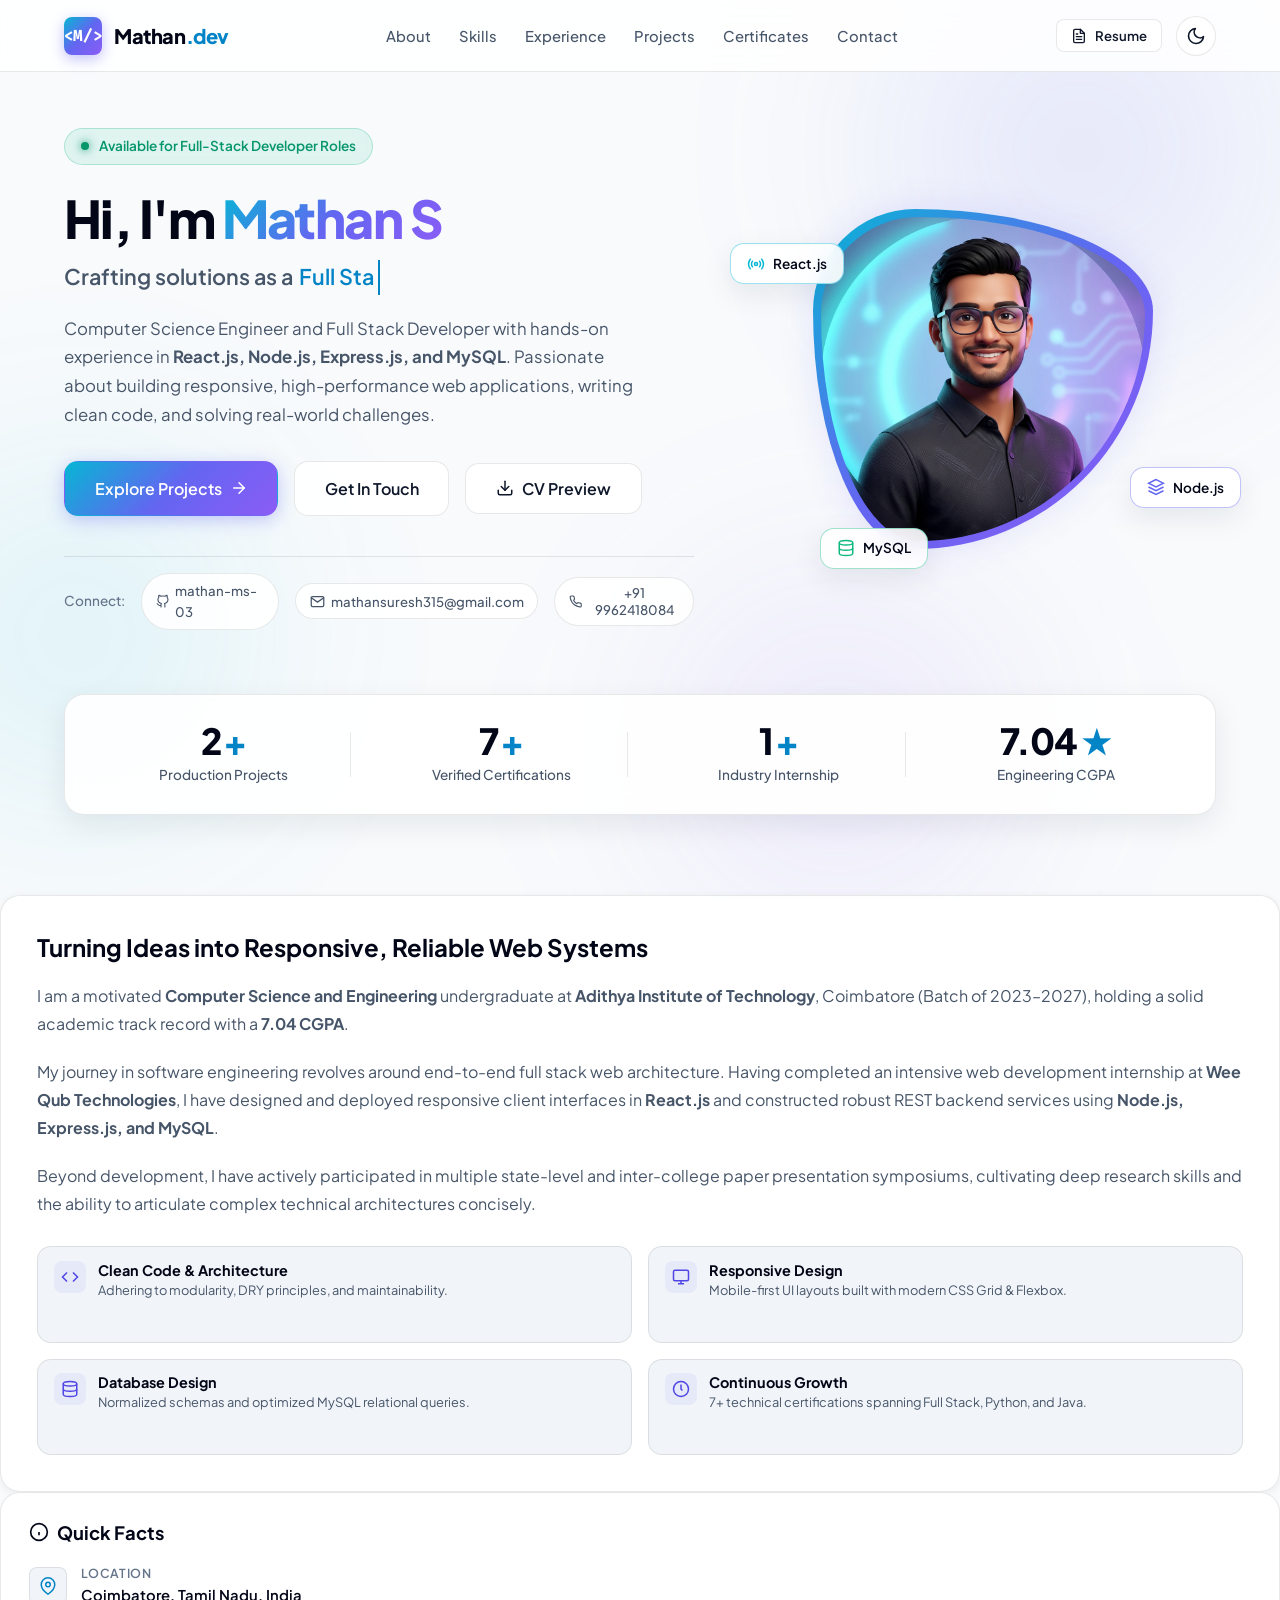
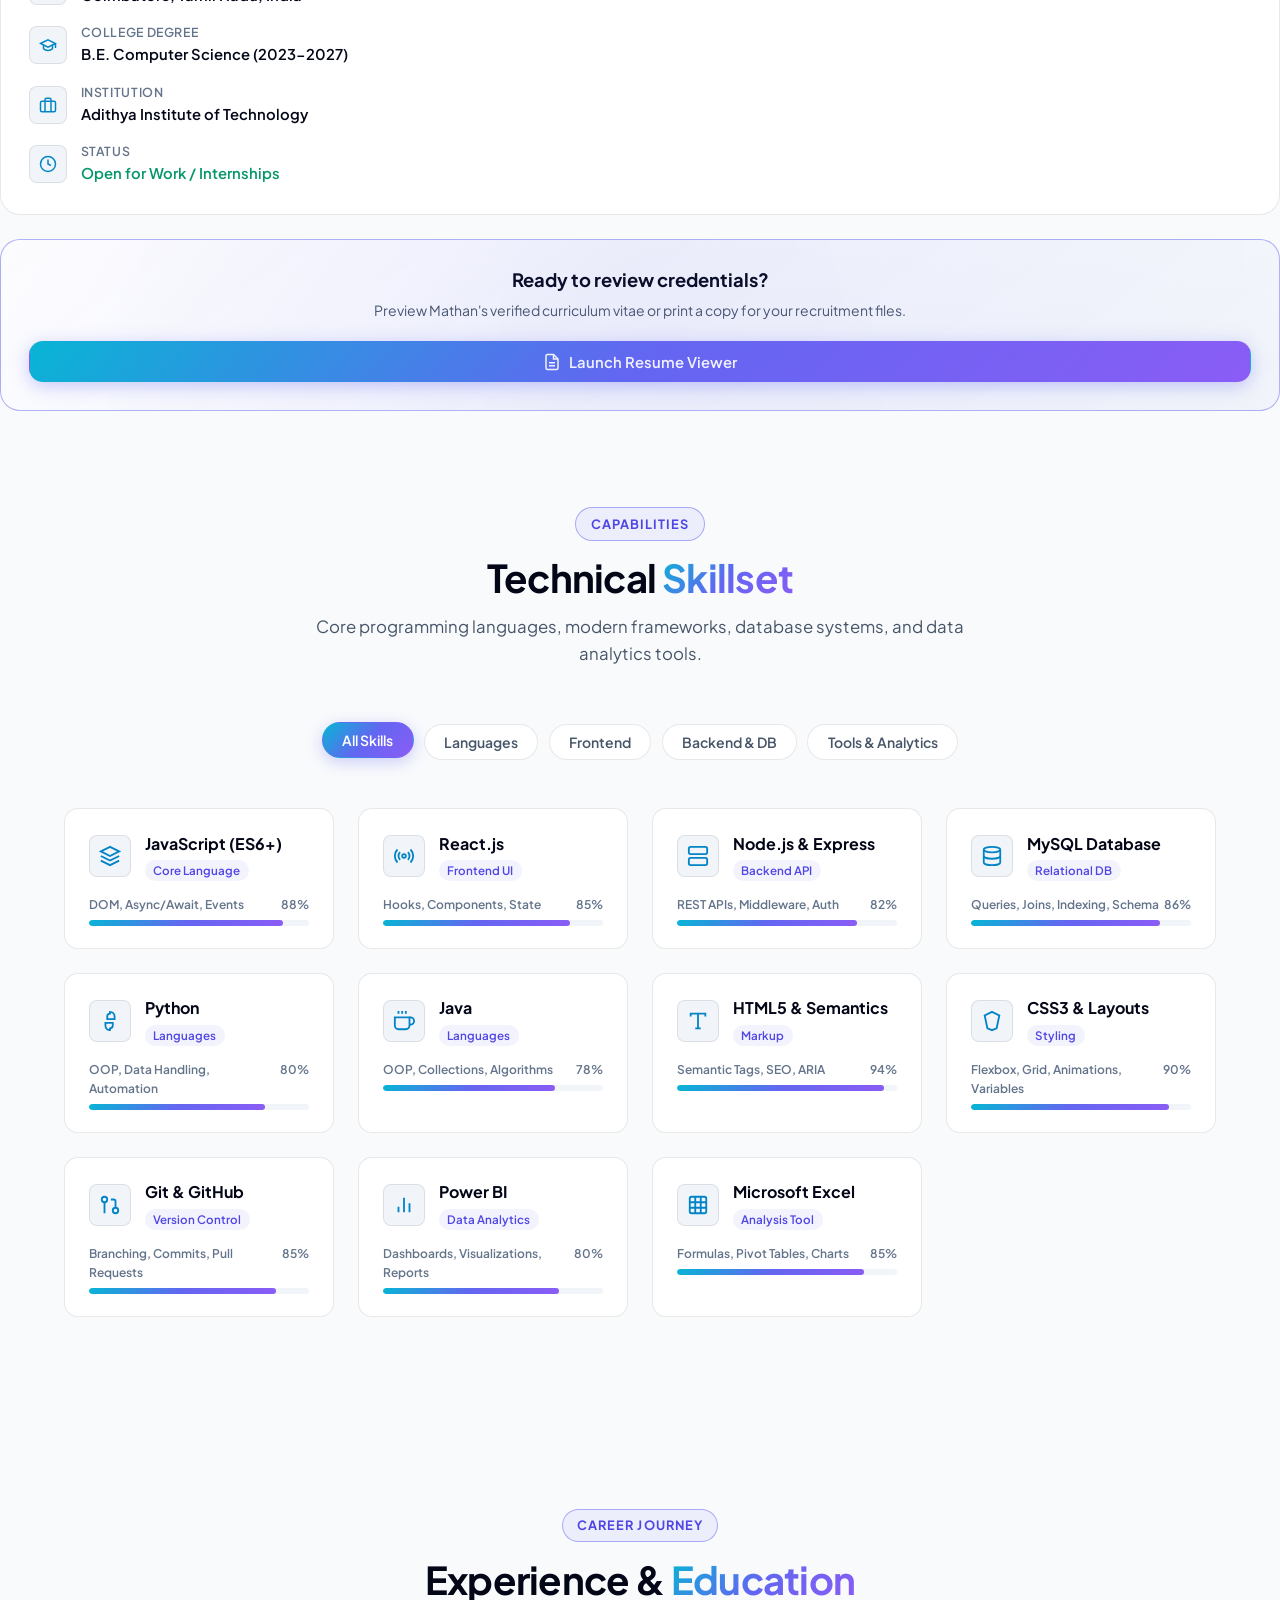
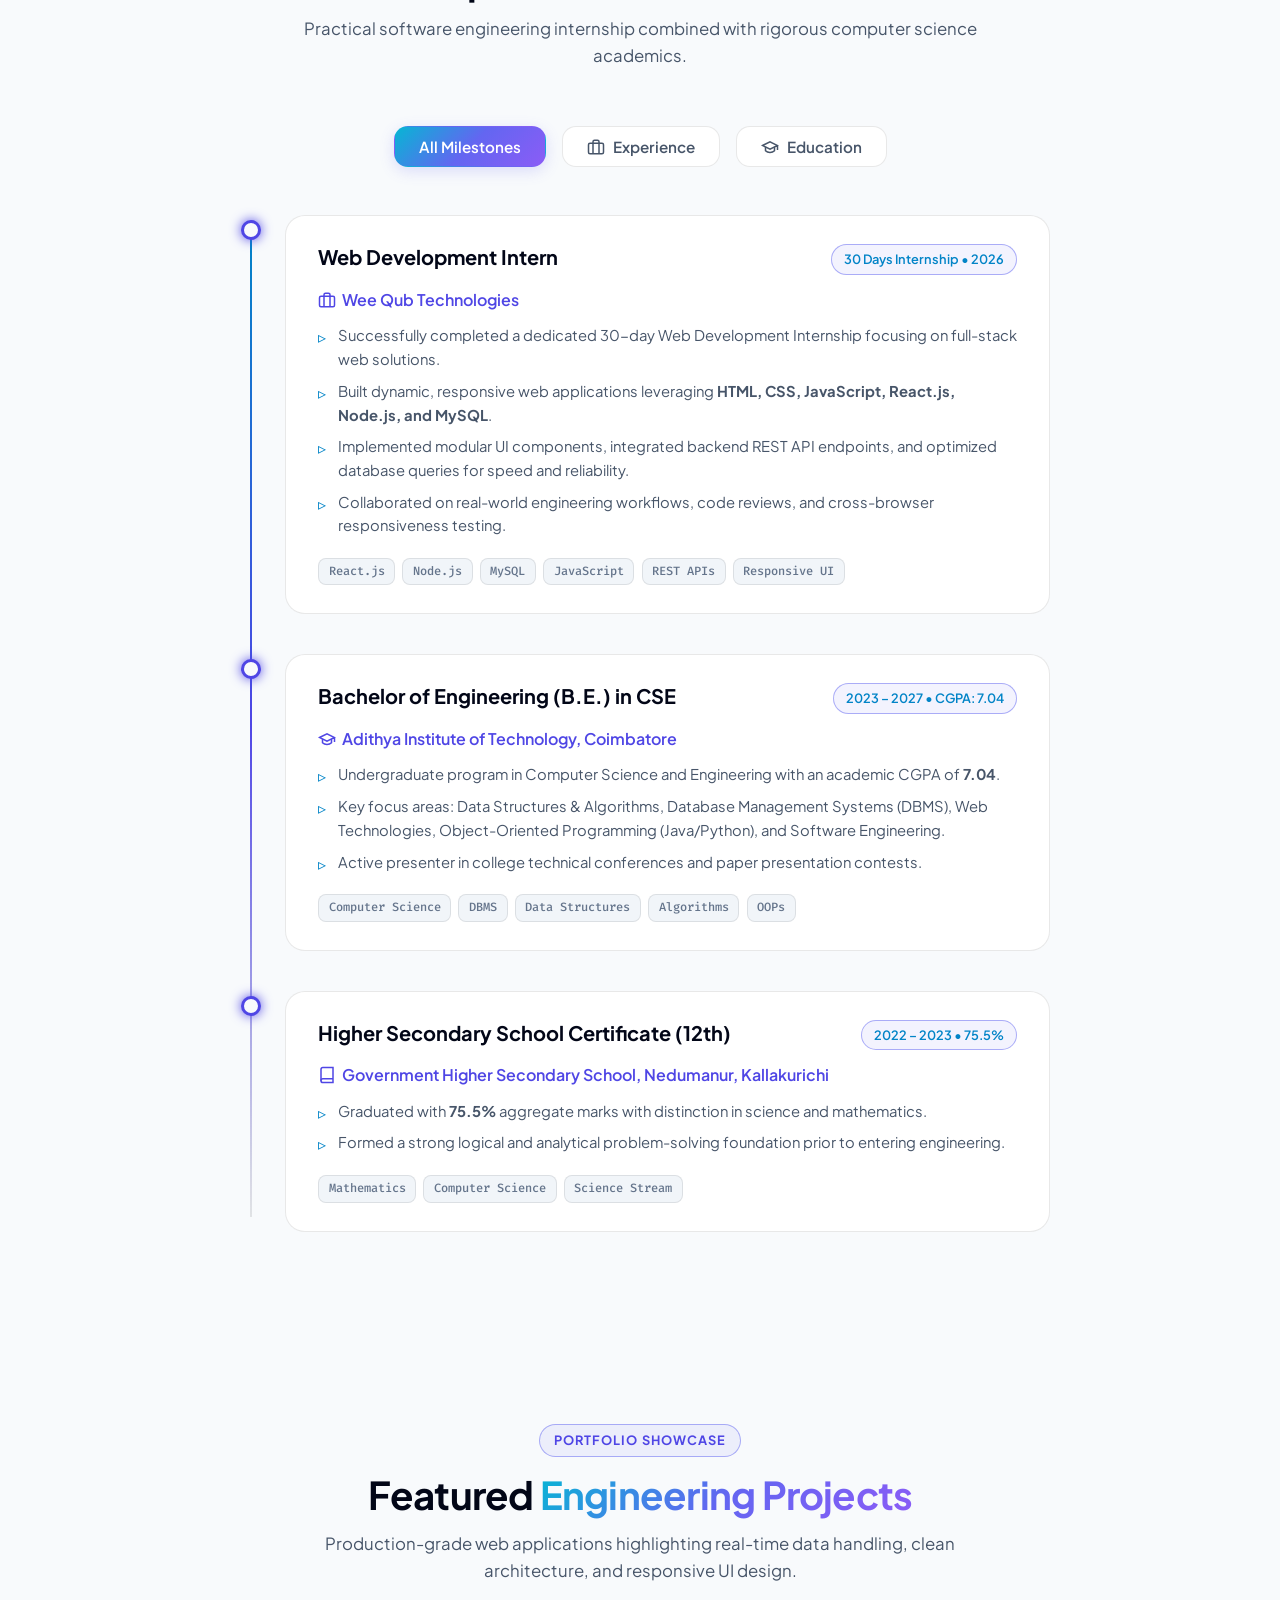
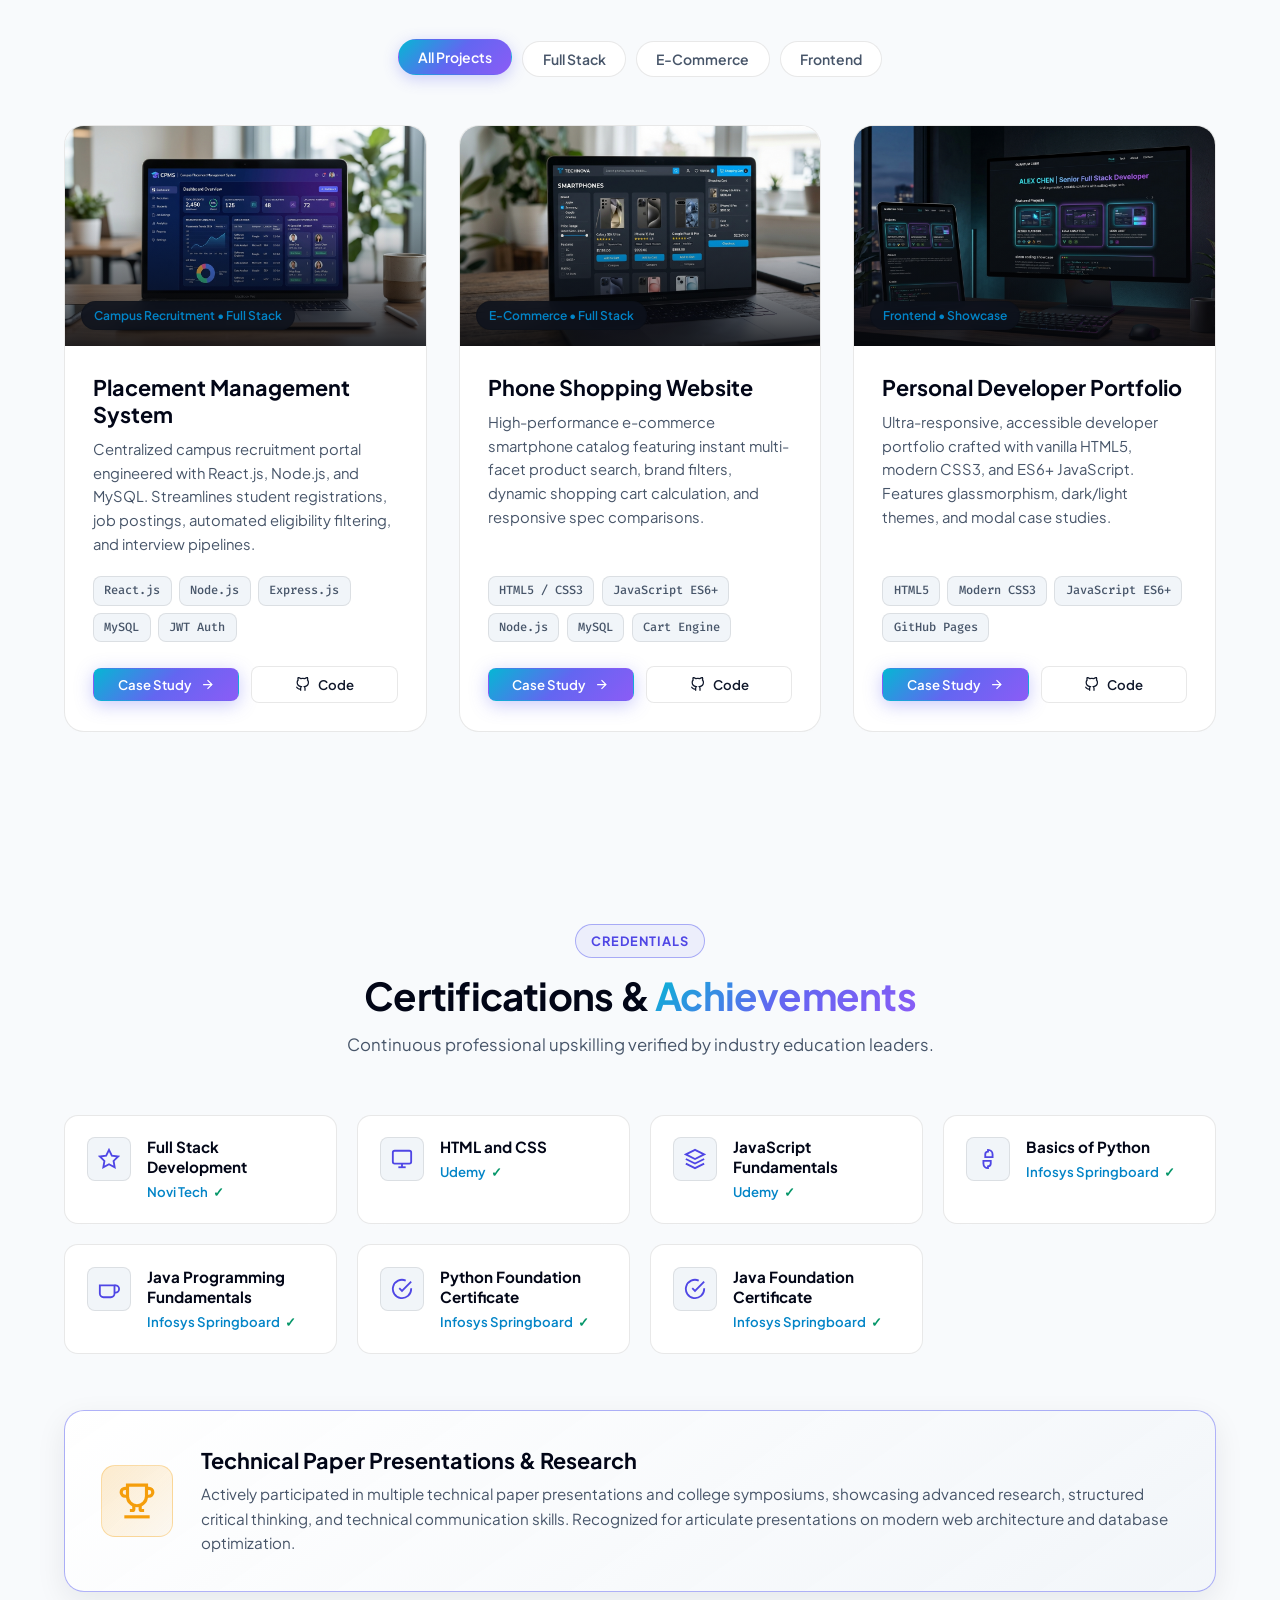
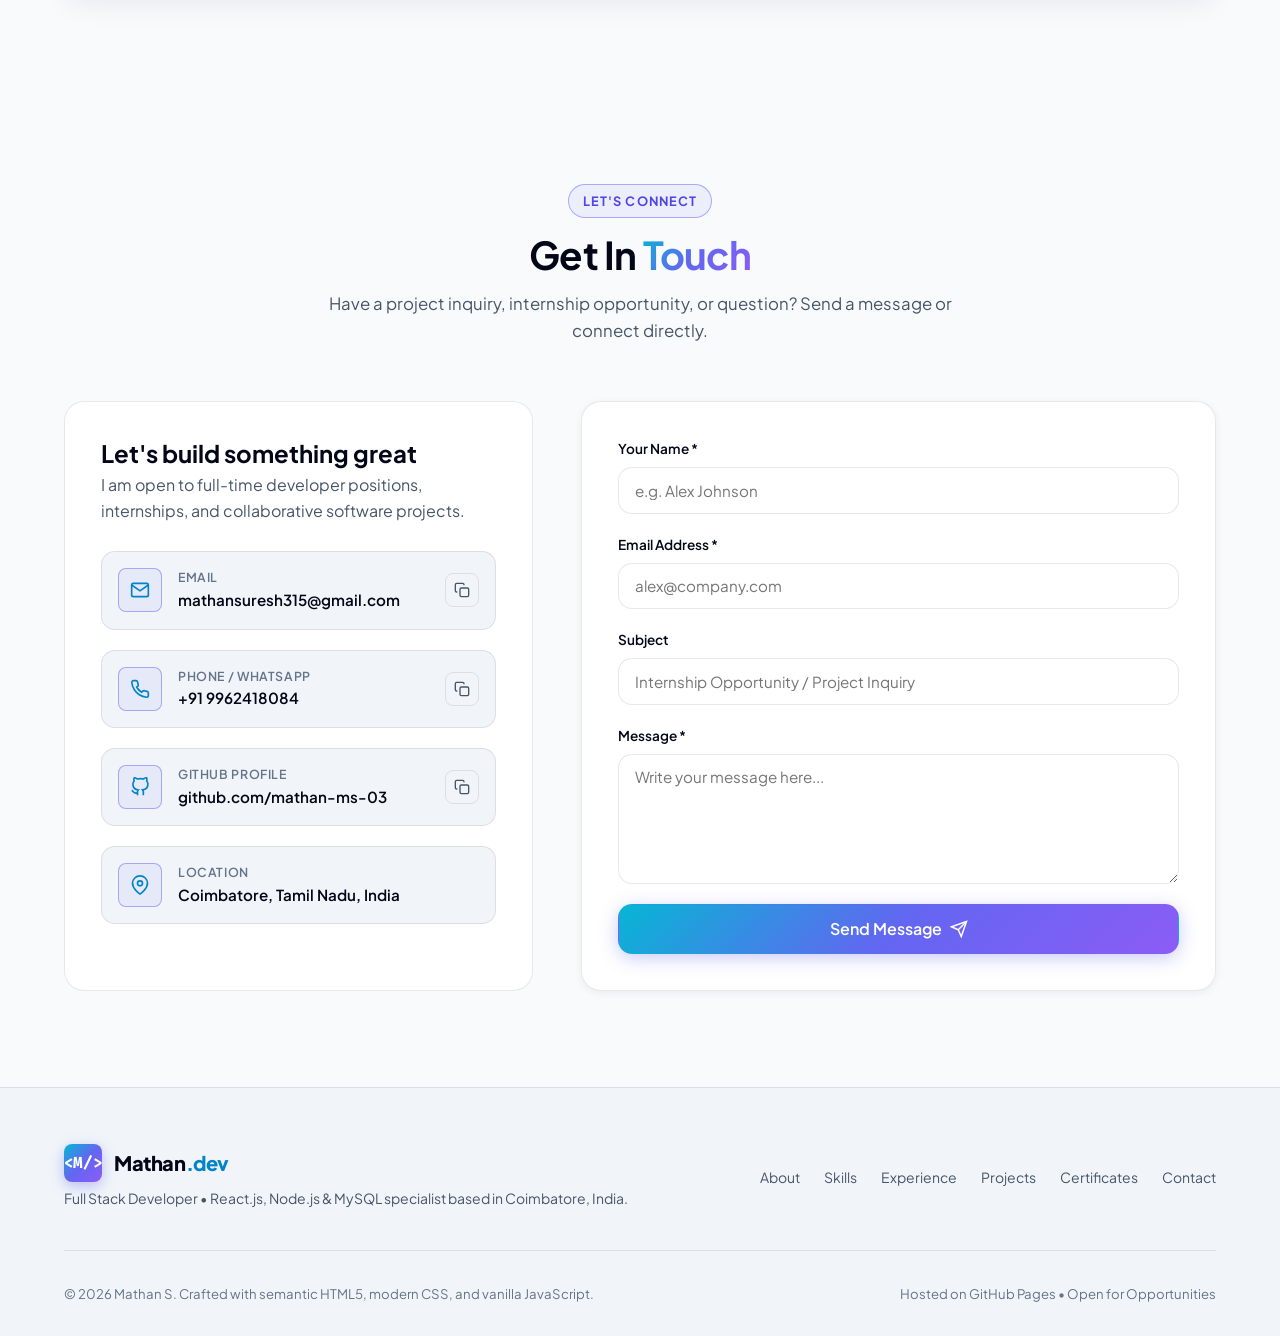
==== index.html @ 53937a2a "feat: initial release of Mathan S developer portfolio & project showcase" ====
<!DOCTYPE html>
<html lang="en" data-theme="dark">
<head>
  <meta charset="UTF-8">
  <meta name="viewport" content="width=device-width, initial-scale=1.0">
  
  <!-- Primary Meta Tags -->
  <title>Mathan S | Full Stack Developer Portfolio & Project Showcase</title>
  <meta name="title" content="Mathan S | Full Stack Developer Portfolio & Project Showcase">
  <meta name="description" content="Explore the developer portfolio of Mathan S, a motivated Full Stack Developer skilled in React.js, Node.js, Express.js, MySQL, JavaScript, Python, and Java.">
  <meta name="keywords" content="Mathan S, Full Stack Developer, Web Developer, React.js, Node.js, MySQL, JavaScript Developer, Portfolio, Software Engineer, Coimbatore">
  <meta name="author" content="Mathan S">
  <meta name="robots" content="index, follow">

  <!-- Open Graph / Facebook / LinkedIn -->
  <meta property="og:type" content="website">
  <meta property="og:url" content="https://github.com/mathan-ms-03">
  <meta property="og:title" content="Mathan S | Full Stack Developer Portfolio">
  <meta property="og:description" content="Portfolio of Mathan S showcasing featured projects (Placement Management System, Phone Shopping Website), technical skills, credentials, and experience.">
  <meta property="og:image" content="assets/images/portfolio-showcase.jpg">

  <!-- Favicon -->
  <link rel="icon" type="image/svg+xml" href="data:image/svg+xml,<svg xmlns='http://www.w3.org/2000/svg' viewBox='0 0 100 100'><rect width='100' height='100' rx='20' fill='%236366f1'/><text x='50%' y='55%' dominant-baseline='middle' text-anchor='middle' fill='%23ffffff' font-family='monospace' font-weight='bold' font-size='48'>&lt;M/&gt;</text></svg>">

  <!-- Stylesheet -->
  <link rel="stylesheet" href="css/style.css">
</head>
<body>

  <!-- Ambient Glowing Background Elements -->
  <div class="ambient-glow" aria-hidden="true">
    <div class="ambient-circle-1"></div>
    <div class="ambient-circle-2"></div>
    <div class="ambient-circle-3"></div>
  </div>

  <!-- Header / Navigation Bar -->
  <header class="navbar" id="navbar">
    <div class="container nav-container">
      <a href="#hero" class="nav-brand" aria-label="Mathan S Homepage">
        <div class="brand-badge">&lt;M/&gt;</div>
        <span>Mathan<span class="highlight">.dev</span></span>
      </a>

      <!-- Navigation Links -->
      <ul class="nav-links" id="navLinks">
        <li><a href="#about" class="nav-link">About</a></li>
        <li><a href="#skills" class="nav-link">Skills</a></li>
        <li><a href="#experience" class="nav-link">Experience</a></li>
        <li><a href="#projects" class="nav-link">Projects</a></li>
        <li><a href="#certifications" class="nav-link">Certificates</a></li>
        <li><a href="#contact" class="nav-link">Contact</a></li>
      </ul>

      <!-- Action Buttons & Controls -->
      <div class="nav-actions">
        <!-- Resume Trigger -->
        <button class="btn btn-outline btn-sm open-resume-modal" id="navResumeBtn">
          <svg xmlns="http://www.w3.org/2000/svg" width="16" height="16" viewBox="0 0 24 24" fill="none" stroke="currentColor" stroke-width="2" stroke-linecap="round" stroke-linejoin="round">
            <path d="M14 2H6a2 2 0 0 0-2 2v16a2 2 0 0 0 2 2h12a2 2 0 0 0 2-2V8z"></path>
            <polyline points="14 2 14 8 20 8"></polyline>
            <line x1="16" y1="13" x2="8" y2="13"></line>
            <line x1="16" y1="17" x2="8" y2="17"></line>
            <polyline points="10 9 9 9 8 9"></polyline>
          </svg>
          Resume
        </button>

        <!-- Theme Toggle -->
        <button class="theme-toggle" id="themeToggle" aria-label="Toggle Theme">
          <!-- Populated dynamically via JS -->
        </button>

        <!-- Mobile Menu Toggle -->
        <button class="menu-toggle" id="menuToggle" aria-label="Toggle mobile menu" aria-expanded="false">
          <svg xmlns="http://www.w3.org/2000/svg" width="24" height="24" viewBox="0 0 24 24" fill="none" stroke="currentColor" stroke-width="2" stroke-linecap="round" stroke-linejoin="round">
            <line x1="3" y1="12" x2="21" y2="12"></line>
            <line x1="3" y1="6" x2="21" y2="6"></line>
            <line x1="3" y1="18" x2="21" y2="18"></line>
          </svg>
        </button>
      </div>
    </div>
  </header>

  <main>
    <!-- ===================================================================
         HERO SECTION
    =================================================================== -->
    <section class="hero-section" id="hero">
      <div class="container">
        <div class="hero-grid">
          <!-- Text Content -->
          <div class="hero-content">
            <div class="hero-badge">
              <span class="pulse-dot"></span>
              Available for Full-Stack Developer Roles
            </div>

            <h1 class="hero-title">
              Hi, I'm <span class="gradient-text">Mathan S</span>
            </h1>

            <div class="hero-subtitle">
              <span>Crafting solutions as a</span>
              <span class="typed-text" id="typedTarget">Full Stack Developer</span>
            </div>

            <p class="hero-description">
              Computer Science Engineer and Full Stack Developer with hands-on experience in <strong>React.js, Node.js, Express.js, and MySQL</strong>. Passionate about building responsive, high-performance web applications, writing clean code, and solving real-world challenges.
            </p>

            <div class="hero-cta">
              <a href="#projects" class="btn btn-primary btn-lg">
                <span>Explore Projects</span>
                <svg xmlns="http://www.w3.org/2000/svg" width="18" height="18" viewBox="0 0 24 24" fill="none" stroke="currentColor" stroke-width="2" stroke-linecap="round" stroke-linejoin="round">
                  <line x1="5" y1="12" x2="19" y2="12"></line>
                  <polyline points="12 5 19 12 12 19"></polyline>
                </svg>
              </a>

              <a href="#contact" class="btn btn-outline btn-lg">
                <span>Get In Touch</span>
              </a>

              <button class="btn btn-outline btn-lg open-resume-modal">
                <svg xmlns="http://www.w3.org/2000/svg" width="18" height="18" viewBox="0 0 24 24" fill="none" stroke="currentColor" stroke-width="2" stroke-linecap="round" stroke-linejoin="round">
                  <path d="M21 15v4a2 2 0 0 1-2 2H5a2 2 0 0 1-2-2v-4"></path>
                  <polyline points="7 10 12 15 17 10"></polyline>
                  <line x1="12" y1="15" x2="12" y2="3"></line>
                </svg>
                <span>CV Preview</span>
              </button>
            </div>

            <!-- Social Links / Quick Channels -->
            <div class="hero-socials">
              <span>Connect:</span>
              <a href="https://github.com/mathan-ms-03" target="_blank" rel="noopener noreferrer" class="social-pill" title="GitHub Profile">
                <svg xmlns="http://www.w3.org/2000/svg" width="16" height="16" viewBox="0 0 24 24" fill="none" stroke="currentColor" stroke-width="2" stroke-linecap="round" stroke-linejoin="round">
                  <path d="M9 19c-5 1.5-5-2.5-7-3m14 6v-3.87a3.37 3.37 0 0 0-.94-2.61c3.14-.35 6.44-1.54 6.44-7A5.44 5.44 0 0 0 20 4.77 5.07 5.07 0 0 0 19.91 1S18.73.65 16 2.48a13.38 13.38 0 0 0-7 0C6.27.65 5.09 1 5.09 1A5.07 5.07 0 0 0 5 4.77a5.44 5.44 0 0 0-1.5 3.78c0 5.42 3.3 6.61 6.44 7A3.37 3.37 0 0 0 9 18.13V22"></path>
                </svg>
                mathan-ms-03
              </a>

              <a href="mailto:mathansuresh315@gmail.com" class="social-pill" title="Send Email">
                <svg xmlns="http://www.w3.org/2000/svg" width="16" height="16" viewBox="0 0 24 24" fill="none" stroke="currentColor" stroke-width="2" stroke-linecap="round" stroke-linejoin="round">
                  <path d="M4 4h16c1.1 0 2 .9 2 2v12c0 1.1-.9 2-2 2H4c-1.1 0-2-.9-2-2V6c0-1.1.9-2 2-2z"></path>
                  <polyline points="22,6 12,13 2,6"></polyline>
                </svg>
                mathansuresh315@gmail.com
              </a>

              <button class="social-pill copy-trigger" data-copy="+919962418084" data-label="Phone Number" title="Copy Phone Number">
                <svg xmlns="http://www.w3.org/2000/svg" width="16" height="16" viewBox="0 0 24 24" fill="none" stroke="currentColor" stroke-width="2" stroke-linecap="round" stroke-linejoin="round">
                  <path d="M22 16.92v3a2 2 0 0 1-2.18 2 19.79 19.79 0 0 1-8.63-3.07 19.5 19.5 0 0 1-6-6 19.79 19.79 0 0 1-3.07-8.67A2 2 0 0 1 4.11 2h3a2 2 0 0 1 2 1.72 12.84 12.84 0 0 0 .7 2.81 2 2 0 0 1-.45 2.11L8.09 9.91a16 16 0 0 0 6 6l1.27-1.27a2 2 0 0 1 2.11-.45 12.84 12.84 0 0 0 2.81.7A2 2 0 0 1 22 16.92z"></path>
                </svg>
                +91 9962418084
              </button>
            </div>
          </div>

          <!-- Hero Visual with Interactive Chips -->
          <div class="hero-visual">
            <div class="avatar-wrapper">
              <div class="avatar-img-box">
                <img src="assets/images/avatar.jpg" alt="Mathan S - Full Stack Developer" width="340" height="340">
              </div>
            </div>

            <!-- Floating Tech Badges -->
            <div class="floating-chip chip-1">
              <svg viewBox="0 0 24 24" fill="none" stroke="#06b6d4" stroke-width="2">
                <circle cx="12" cy="12" r="2"></circle>
                <path d="M16.24 7.76a6 6 0 0 1 0 8.49m-8.48-.01a6 6 0 0 1 0-8.49m11.31-2.82a10 10 0 0 1 0 14.14m-14.14 0a10 10 0 0 1 0-14.14"></path>
              </svg>
              <span>React.js</span>
            </div>

            <div class="floating-chip chip-2">
              <svg viewBox="0 0 24 24" fill="none" stroke="#6366f1" stroke-width="2">
                <path d="M12 2L2 7l10 5 10-5-10-5zM2 17l10 5 10-5M2 12l10 5 10-5"></path>
              </svg>
              <span>Node.js</span>
            </div>

            <div class="floating-chip chip-3">
              <svg viewBox="0 0 24 24" fill="none" stroke="#10b981" stroke-width="2">
                <ellipse cx="12" cy="5" rx="9" ry="3"></ellipse>
                <path d="M21 12c0 1.66-4 3-9 3s-9-1.34-9-3"></path>
                <path d="M3 5v14c0 1.66 4 3 9 3s9-1.34 9-3V5"></path>
              </svg>
              <span>MySQL</span>
            </div>
          </div>
        </div>

        <!-- Animated Stats Counter Bar -->
        <div class="hero-stats">
          <div class="stat-item">
            <div class="stat-number" data-target="2">0<span class="stat-accent">+</span></div>
            <div class="stat-label">Production Projects</div>
          </div>
          <div class="stat-item">
            <div class="stat-number" data-target="7">0<span class="stat-accent">+</span></div>
            <div class="stat-label">Verified Certifications</div>
          </div>
          <div class="stat-item">
            <div class="stat-number" data-target="1">0<span class="stat-accent">+</span></div>
            <div class="stat-label">Industry Internship</div>
          </div>
          <div class="stat-item">
            <div class="stat-number" data-target="7.04" data-decimal="true">0.00<span class="stat-accent">★</span></div>
            <div class="stat-label">Engineering CGPA</div>
          </div>
        </div>
      </div>
    </section>

    <!-- ===================================================================
         ABOUT ME SECTION
    =================================================================== */
    <section class="section about-section" id="about">
      <div class="container">
        <div class="section-header">
          <span class="section-tag">Introduction</span>
          <h2 class="section-title">About <span class="gradient-text">Mathan S</span></h2>
          <p class="section-desc">Get to know the developer behind the code, academic journey, and engineering mindset.</p>
        </div>

        <div class="about-grid">
          <!-- Main Narrative Card -->
          <div class="about-card">
            <h3>Turning Ideas into Responsive, Reliable Web Systems</h3>
            <p>
              I am a motivated <strong>Computer Science and Engineering</strong> undergraduate at <strong>Adithya Institute of Technology</strong>, Coimbatore (Batch of 2023–2027), holding a solid academic track record with a <strong>7.04 CGPA</strong>.
            </p>
            <p>
              My journey in software engineering revolves around end-to-end full stack web architecture. Having completed an intensive web development internship at <strong>Wee Qub Technologies</strong>, I have designed and deployed responsive client interfaces in <strong>React.js</strong> and constructed robust REST backend services using <strong>Node.js, Express.js, and MySQL</strong>.
            </p>
            <p>
              Beyond development, I have actively participated in multiple state-level and inter-college paper presentation symposiums, cultivating deep research skills and the ability to articulate complex technical architectures concisely.
            </p>

            <!-- Value Pillars -->
            <div class="about-values">
              <div class="value-pill">
                <div class="val-icon">
                  <svg viewBox="0 0 24 24" fill="none" stroke="currentColor" stroke-width="2">
                    <polyline points="16 18 22 12 16 6"></polyline>
                    <polyline points="8 6 2 12 8 18"></polyline>
                  </svg>
                </div>
                <div>
                  <h4>Clean Code & Architecture</h4>
                  <p>Adhering to modularity, DRY principles, and maintainability.</p>
                </div>
              </div>

              <div class="value-pill">
                <div class="val-icon">
                  <svg viewBox="0 0 24 24" fill="none" stroke="currentColor" stroke-width="2">
                    <rect x="2" y="3" width="20" height="14" rx="2" ry="2"></rect>
                    <line x1="8" y1="21" x2="16" y2="21"></line>
                    <line x1="12" y1="17" x2="12" y2="21"></line>
                  </svg>
                </div>
                <div>
                  <h4>Responsive Design</h4>
                  <p>Mobile-first UI layouts built with modern CSS Grid & Flexbox.</p>
                </div>
              </div>

              <div class="value-pill">
                <div class="val-icon">
                  <svg viewBox="0 0 24 24" fill="none" stroke="currentColor" stroke-width="2">
                    <ellipse cx="12" cy="5" rx="9" ry="3"></ellipse>
                    <path d="M21 12c0 1.66-4 3-9 3s-9-1.34-9-3"></path>
                    <path d="M3 5v14c0 1.66 4 3 9 3s9-1.34 9-3V5"></path>
                  </svg>
                </div>
                <div>
                  <h4>Database Design</h4>
                  <p>Normalized schemas and optimized MySQL relational queries.</p>
                </div>
              </div>

              <div class="value-pill">
                <div class="val-icon">
                  <svg viewBox="0 0 24 24" fill="none" stroke="currentColor" stroke-width="2">
                    <circle cx="12" cy="12" r="10"></circle>
                    <polyline points="12 6 12 12 14 14"></polyline>
                  </svg>
                </div>
                <div>
                  <h4>Continuous Growth</h4>
                  <p>7+ technical certifications spanning Full Stack, Python, and Java.</p>
                </div>
              </div>
            </div>
          </div>

          <!-- Sidebar Quick Info -->
          <div class="info-sidebar">
            <div class="info-box">
              <h4>
                <svg width="20" height="20" viewBox="0 0 24 24" fill="none" stroke="currentColor" stroke-width="2">
                  <circle cx="12" cy="12" r="10"></circle>
                  <line x1="12" y1="16" x2="12" y2="12"></line>
                  <line x1="12" y1="8" x2="12.01" y2="8"></line>
                </svg>
                Quick Facts
              </h4>
              <ul class="info-list">
                <li class="info-item">
                  <div class="item-icon">
                    <svg viewBox="0 0 24 24" fill="none" stroke="currentColor" stroke-width="2">
                      <path d="M21 10c0 7-9 13-9 13s-9-6-9-13a9 9 0 0 1 18 0z"></path>
                      <circle cx="12" cy="10" r="3"></circle>
                    </svg>
                  </div>
                  <div class="item-content">
                    <span class="item-label">Location</span>
                    <span class="item-val">Coimbatore, Tamil Nadu, India</span>
                  </div>
                </li>

                <li class="info-item">
                  <div class="item-icon">
                    <svg viewBox="0 0 24 24" fill="none" stroke="currentColor" stroke-width="2">
                      <path d="M22 10v6M2 10l10-5 10 5-10 5z"></path>
                      <path d="M6 12v5c3 3 9 3 12 0v-5"></path>
                    </svg>
                  </div>
                  <div class="item-content">
                    <span class="item-label">College Degree</span>
                    <span class="item-val">B.E. Computer Science (2023-2027)</span>
                  </div>
                </li>

                <li class="info-item">
                  <div class="item-icon">
                    <svg viewBox="0 0 24 24" fill="none" stroke="currentColor" stroke-width="2">
                      <rect x="2" y="7" width="20" height="14" rx="2" ry="2"></rect>
                      <path d="M16 21V5a2 2 0 0 0-2-2h-4a2 2 0 0 0-2 2v16"></path>
                    </svg>
                  </div>
                  <div class="item-content">
                    <span class="item-label">Institution</span>
                    <span class="item-val">Adithya Institute of Technology</span>
                  </div>
                </li>

                <li class="info-item">
                  <div class="item-icon">
                    <svg viewBox="0 0 24 24" fill="none" stroke="currentColor" stroke-width="2">
                      <circle cx="12" cy="12" r="10"></circle>
                      <polyline points="12 6 12 12 16 14"></polyline>
                    </svg>
                  </div>
                  <div class="item-content">
                    <span class="item-label">Status</span>
                    <span class="item-val" style="color: var(--accent-emerald);">Open for Work / Internships</span>
                  </div>
                </li>
              </ul>
            </div>

            <!-- Resume Download CTA -->
            <div class="resume-cta-card">
              <h4>Ready to review credentials?</h4>
              <p>Preview Mathan's verified curriculum vitae or print a copy for your recruitment files.</p>
              <button class="btn btn-primary open-resume-modal" style="width: 100%;">
                <svg width="18" height="18" viewBox="0 0 24 24" fill="none" stroke="currentColor" stroke-width="2">
                  <path d="M14 2H6a2 2 0 0 0-2 2v16a2 2 0 0 0 2 2h12a2 2 0 0 0 2-2V8z"></path>
                  <polyline points="14 2 14 8 20 8"></polyline>
                  <line x1="16" y1="13" x2="8" y2="13"></line>
                  <line x1="16" y1="17" x2="8" y2="17"></line>
                </svg>
                Launch Resume Viewer
              </button>
            </div>
          </div>
        </div>
      </div>
    </section>

    <!-- ===================================================================
         TECHNICAL SKILLS SECTION
    =================================================================== -->
    <section class="section skills-section" id="skills">
      <div class="container">
        <div class="section-header">
          <span class="section-tag">Capabilities</span>
          <h2 class="section-title">Technical <span class="gradient-text">Skillset</span></h2>
          <p class="section-desc">Core programming languages, modern frameworks, database systems, and data analytics tools.</p>
        </div>

        <!-- Filter Bar -->
        <div class="skills-filter-bar">
          <button class="filter-btn skill-filter-btn active" data-filter="all">All Skills</button>
          <button class="filter-btn skill-filter-btn" data-filter="languages">Languages</button>
          <button class="filter-btn skill-filter-btn" data-filter="frontend">Frontend</button>
          <button class="filter-btn skill-filter-btn" data-filter="backend">Backend & DB</button>
          <button class="filter-btn skill-filter-btn" data-filter="tools">Tools & Analytics</button>
        </div>

        <!-- Skills Grid -->
        <div class="skills-grid" id="skillsGrid">
          <!-- Skill: JavaScript -->
          <div class="skill-card" data-category="languages">
            <div class="skill-header">
              <div class="skill-icon-name">
                <div class="skill-icon-wrap">
                  <svg viewBox="0 0 24 24" fill="none" stroke="currentColor" stroke-width="2">
                    <polygon points="12 2 2 7 12 12 22 7 12 2"></polygon>
                    <polyline points="2 17 12 22 22 17"></polyline>
                    <polyline points="2 12 12 17 22 12"></polyline>
                  </svg>
                </div>
                <div>
                  <div class="skill-name">JavaScript (ES6+)</div>
                  <span class="skill-category-badge">Core Language</span>
                </div>
              </div>
            </div>
            <div class="skill-bar-wrap">
              <div class="skill-bar-info">
                <span>DOM, Async/Await, Events</span>
                <span>88%</span>
              </div>
              <div class="skill-progress-bar">
                <div class="skill-progress-fill" style="width: 88%;"></div>
              </div>
            </div>
          </div>

          <!-- Skill: React.js -->
          <div class="skill-card" data-category="frontend">
            <div class="skill-header">
              <div class="skill-icon-name">
                <div class="skill-icon-wrap">
                  <svg viewBox="0 0 24 24" fill="none" stroke="currentColor" stroke-width="2">
                    <circle cx="12" cy="12" r="2"></circle>
                    <path d="M16.24 7.76a6 6 0 0 1 0 8.49m-8.48-.01a6 6 0 0 1 0-8.49m11.31-2.82a10 10 0 0 1 0 14.14m-14.14 0a10 10 0 0 1 0-14.14"></path>
                  </svg>
                </div>
                <div>
                  <div class="skill-name">React.js</div>
                  <span class="skill-category-badge">Frontend UI</span>
                </div>
              </div>
            </div>
            <div class="skill-bar-wrap">
              <div class="skill-bar-info">
                <span>Hooks, Components, State</span>
                <span>85%</span>
              </div>
              <div class="skill-progress-bar">
                <div class="skill-progress-fill" style="width: 85%;"></div>
              </div>
            </div>
          </div>

          <!-- Skill: Node.js & Express -->
          <div class="skill-card" data-category="backend">
            <div class="skill-header">
              <div class="skill-icon-name">
                <div class="skill-icon-wrap">
                  <svg viewBox="0 0 24 24" fill="none" stroke="currentColor" stroke-width="2">
                    <rect x="2" y="2" width="20" height="8" rx="2" ry="2"></rect>
                    <rect x="2" y="14" width="20" height="8" rx="2" ry="2"></rect>
                    <line x1="6" y1="6" x2="6.01" y2="6"></line>
                    <line x1="6" y1="18" x2="6.01" y2="18"></line>
                  </svg>
                </div>
                <div>
                  <div class="skill-name">Node.js & Express</div>
                  <span class="skill-category-badge">Backend API</span>
                </div>
              </div>
            </div>
            <div class="skill-bar-wrap">
              <div class="skill-bar-info">
                <span>REST APIs, Middleware, Auth</span>
                <span>82%</span>
              </div>
              <div class="skill-progress-bar">
                <div class="skill-progress-fill" style="width: 82%;"></div>
              </div>
            </div>
          </div>

          <!-- Skill: MySQL -->
          <div class="skill-card" data-category="backend">
            <div class="skill-header">
              <div class="skill-icon-name">
                <div class="skill-icon-wrap">
                  <svg viewBox="0 0 24 24" fill="none" stroke="currentColor" stroke-width="2">
                    <ellipse cx="12" cy="5" rx="9" ry="3"></ellipse>
                    <path d="M21 12c0 1.66-4 3-9 3s-9-1.34-9-3"></path>
                    <path d="M3 5v14c0 1.66 4 3 9 3s9-1.34 9-3V5"></path>
                  </svg>
                </div>
                <div>
                  <div class="skill-name">MySQL Database</div>
                  <span class="skill-category-badge">Relational DB</span>
                </div>
              </div>
            </div>
            <div class="skill-bar-wrap">
              <div class="skill-bar-info">
                <span>Queries, Joins, Indexing, Schema</span>
                <span>86%</span>
              </div>
              <div class="skill-progress-bar">
                <div class="skill-progress-fill" style="width: 86%;"></div>
              </div>
            </div>
          </div>

          <!-- Skill: Python -->
          <div class="skill-card" data-category="languages">
            <div class="skill-header">
              <div class="skill-icon-name">
                <div class="skill-icon-wrap">
                  <svg viewBox="0 0 24 24" fill="none" stroke="currentColor" stroke-width="2">
                    <path d="M12 2a5 5 0 0 1 5 5v3H9V7a3 3 0 0 1 3-3z"></path>
                    <path d="M12 22a5 5 0 0 1-5-5v-3h8v3a3 3 0 0 1-3 3z"></path>
                  </svg>
                </div>
                <div>
                  <div class="skill-name">Python</div>
                  <span class="skill-category-badge">Languages</span>
                </div>
              </div>
            </div>
            <div class="skill-bar-wrap">
              <div class="skill-bar-info">
                <span>OOP, Data Handling, Automation</span>
                <span>80%</span>
              </div>
              <div class="skill-progress-bar">
                <div class="skill-progress-fill" style="width: 80%;"></div>
              </div>
            </div>
          </div>

          <!-- Skill: Java -->
          <div class="skill-card" data-category="languages">
            <div class="skill-header">
              <div class="skill-icon-name">
                <div class="skill-icon-wrap">
                  <svg viewBox="0 0 24 24" fill="none" stroke="currentColor" stroke-width="2">
                    <path d="M18 8h1a4 4 0 0 1 0 8h-1"></path>
                    <path d="M2 8h16v9a4 4 0 0 1-4 4H6a4 4 0 0 1-4-4V8z"></path>
                    <line x1="6" y1="1" x2="6" y2="4"></line>
                    <line x1="10" y1="1" x2="10" y2="4"></line>
                    <line x1="14" y1="1" x2="14" y2="4"></line>
                  </svg>
                </div>
                <div>
                  <div class="skill-name">Java</div>
                  <span class="skill-category-badge">Languages</span>
                </div>
              </div>
            </div>
            <div class="skill-bar-wrap">
              <div class="skill-bar-info">
                <span>OOP, Collections, Algorithms</span>
                <span>78%</span>
              </div>
              <div class="skill-progress-bar">
                <div class="skill-progress-fill" style="width: 78%;"></div>
              </div>
            </div>
          </div>

          <!-- Skill: HTML5 & Semantic Web -->
          <div class="skill-card" data-category="frontend">
            <div class="skill-header">
              <div class="skill-icon-name">
                <div class="skill-icon-wrap">
                  <svg viewBox="0 0 24 24" fill="none" stroke="currentColor" stroke-width="2">
                    <polyline points="4 7 4 4 20 4 20 7"></polyline>
                    <line x1="9" y1="20" x2="15" y2="20"></line>
                    <line x1="12" y1="4" x2="12" y2="20"></line>
                  </svg>
                </div>
                <div>
                  <div class="skill-name">HTML5 & Semantics</div>
                  <span class="skill-category-badge">Markup</span>
                </div>
              </div>
            </div>
            <div class="skill-bar-wrap">
              <div class="skill-bar-info">
                <span>Semantic Tags, SEO, ARIA</span>
                <span>94%</span>
              </div>
              <div class="skill-progress-bar">
                <div class="skill-progress-fill" style="width: 94%;"></div>
              </div>
            </div>
          </div>

          <!-- Skill: CSS3 & Modern Styling -->
          <div class="skill-card" data-category="frontend">
            <div class="skill-header">
              <div class="skill-icon-name">
                <div class="skill-icon-wrap">
                  <svg viewBox="0 0 24 24" fill="none" stroke="currentColor" stroke-width="2">
                    <path d="M12 2l8 4-3 14-5 2-5-2-3-14 8-4z"></path>
                  </svg>
                </div>
                <div>
                  <div class="skill-name">CSS3 & Layouts</div>
                  <span class="skill-category-badge">Styling</span>
                </div>
              </div>
            </div>
            <div class="skill-bar-wrap">
              <div class="skill-bar-info">
                <span>Flexbox, Grid, Animations, Variables</span>
                <span>90%</span>
              </div>
              <div class="skill-progress-bar">
                <div class="skill-progress-fill" style="width: 90%;"></div>
              </div>
            </div>
          </div>

          <!-- Skill: Git & GitHub -->
          <div class="skill-card" data-category="tools">
            <div class="skill-header">
              <div class="skill-icon-name">
                <div class="skill-icon-wrap">
                  <svg viewBox="0 0 24 24" fill="none" stroke="currentColor" stroke-width="2">
                    <circle cx="18" cy="18" r="3"></circle>
                    <circle cx="6" cy="6" r="3"></circle>
                    <path d="M13 6h3a2 2 0 0 1 2 2v7"></path>
                    <line x1="6" y1="9" x2="6" y2="21"></line>
                  </svg>
                </div>
                <div>
                  <div class="skill-name">Git & GitHub</div>
                  <span class="skill-category-badge">Version Control</span>
                </div>
              </div>
            </div>
            <div class="skill-bar-wrap">
              <div class="skill-bar-info">
                <span>Branching, Commits, Pull Requests</span>
                <span>85%</span>
              </div>
              <div class="skill-progress-bar">
                <div class="skill-progress-fill" style="width: 85%;"></div>
              </div>
            </div>
          </div>

          <!-- Skill: Power BI -->
          <div class="skill-card" data-category="tools">
            <div class="skill-header">
              <div class="skill-icon-name">
                <div class="skill-icon-wrap">
                  <svg viewBox="0 0 24 24" fill="none" stroke="currentColor" stroke-width="2">
                    <line x1="18" y1="20" x2="18" y2="10"></line>
                    <line x1="12" y1="20" x2="12" y2="4"></line>
                    <line x1="6" y1="20" x2="6" y2="14"></line>
                  </svg>
                </div>
                <div>
                  <div class="skill-name">Power BI</div>
                  <span class="skill-category-badge">Data Analytics</span>
                </div>
              </div>
            </div>
            <div class="skill-bar-wrap">
              <div class="skill-bar-info">
                <span>Dashboards, Visualizations, Reports</span>
                <span>80%</span>
              </div>
              <div class="skill-progress-bar">
                <div class="skill-progress-fill" style="width: 80%;"></div>
              </div>
            </div>
          </div>

          <!-- Skill: Excel -->
          <div class="skill-card" data-category="tools">
            <div class="skill-header">
              <div class="skill-icon-name">
                <div class="skill-icon-wrap">
                  <svg viewBox="0 0 24 24" fill="none" stroke="currentColor" stroke-width="2">
                    <rect x="3" y="3" width="18" height="18" rx="2" ry="2"></rect>
                    <line x1="3" y1="9" x2="21" y2="9"></line>
                    <line x1="3" y1="15" x2="21" y2="15"></line>
                    <line x1="9" y1="3" x2="9" y2="21"></line>
                    <line x1="15" y1="3" x2="15" y2="21"></line>
                  </svg>
                </div>
                <div>
                  <div class="skill-name">Microsoft Excel</div>
                  <span class="skill-category-badge">Analysis Tool</span>
                </div>
              </div>
            </div>
            <div class="skill-bar-wrap">
              <div class="skill-bar-info">
                <span>Formulas, Pivot Tables, Charts</span>
                <span>85%</span>
              </div>
              <div class="skill-progress-bar">
                <div class="skill-progress-fill" style="width: 85%;"></div>
              </div>
            </div>
          </div>
        </div>
      </div>
    </section>

    <!-- ===================================================================
         EXPERIENCE & EDUCATION TIMELINE
    =================================================================== -->
    <section class="section timeline-section" id="experience">
      <div class="container">
        <div class="section-header">
          <span class="section-tag">Career Journey</span>
          <h2 class="section-title">Experience & <span class="gradient-text">Education</span></h2>
          <p class="section-desc">Practical software engineering internship combined with rigorous computer science academics.</p>
        </div>

        <!-- Timeline Tab Selector -->
        <div class="timeline-section-tabs">
          <button class="tab-btn timeline-tab-btn active" data-tab="all">
            <span>All Milestones</span>
          </button>
          <button class="tab-btn timeline-tab-btn" data-tab="experience">
            <svg viewBox="0 0 24 24" fill="none" stroke="currentColor" stroke-width="2">
              <rect x="2" y="7" width="20" height="14" rx="2" ry="2"></rect>
              <path d="M16 21V5a2 2 0 0 0-2-2h-4a2 2 0 0 0-2 2v16"></path>
            </svg>
            <span>Experience</span>
          </button>
          <button class="tab-btn timeline-tab-btn" data-tab="education">
            <svg viewBox="0 0 24 24" fill="none" stroke="currentColor" stroke-width="2">
              <path d="M22 10v6M2 10l10-5 10 5-10 5z"></path>
              <path d="M6 12v5c3 3 9 3 12 0v-5"></path>
            </svg>
            <span>Education</span>
          </button>
        </div>

        <div class="timeline-container">
          <!-- Experience Item -->
          <div class="timeline-item" id="experienceTimeline">
            <div class="timeline-dot"></div>
            <div class="timeline-card">
              <div class="timeline-meta">
                <h3 class="timeline-role">Web Development Intern</h3>
                <span class="timeline-badge">30 Days Internship • 2026</span>
              </div>
              <div class="timeline-org">
                <svg width="18" height="18" viewBox="0 0 24 24" fill="none" stroke="currentColor" stroke-width="2">
                  <rect x="2" y="7" width="20" height="14" rx="2" ry="2"></rect>
                  <path d="M16 21V5a2 2 0 0 0-2-2h-4a2 2 0 0 0-2 2v16"></path>
                </svg>
                <span>Wee Qub Technologies</span>
              </div>
              <ul class="timeline-bullets">
                <li>Successfully completed a dedicated 30-day Web Development Internship focusing on full-stack web solutions.</li>
                <li>Built dynamic, responsive web applications leveraging <strong>HTML, CSS, JavaScript, React.js, Node.js, and MySQL</strong>.</li>
                <li>Implemented modular UI components, integrated backend REST API endpoints, and optimized database queries for speed and reliability.</li>
                <li>Collaborated on real-world engineering workflows, code reviews, and cross-browser responsiveness testing.</li>
              </ul>
              <div class="timeline-tags">
                <span class="timeline-tag">React.js</span>
                <span class="timeline-tag">Node.js</span>
                <span class="timeline-tag">MySQL</span>
                <span class="timeline-tag">JavaScript</span>
                <span class="timeline-tag">REST APIs</span>
                <span class="timeline-tag">Responsive UI</span>
              </div>
            </div>
          </div>

          <!-- Education Item 1 -->
          <div class="timeline-item" id="educationTimeline">
            <div class="timeline-dot"></div>
            <div class="timeline-card">
              <div class="timeline-meta">
                <h3 class="timeline-role">Bachelor of Engineering (B.E.) in CSE</h3>
                <span class="timeline-badge">2023 – 2027 • CGPA: 7.04</span>
              </div>
              <div class="timeline-org">
                <svg width="18" height="18" viewBox="0 0 24 24" fill="none" stroke="currentColor" stroke-width="2">
                  <path d="M22 10v6M2 10l10-5 10 5-10 5z"></path>
                  <path d="M6 12v5c3 3 9 3 12 0v-5"></path>
                </svg>
                <span>Adithya Institute of Technology, Coimbatore</span>
              </div>
              <ul class="timeline-bullets">
                <li>Undergraduate program in Computer Science and Engineering with an academic CGPA of <strong>7.04</strong>.</li>
                <li>Key focus areas: Data Structures & Algorithms, Database Management Systems (DBMS), Web Technologies, Object-Oriented Programming (Java/Python), and Software Engineering.</li>
                <li>Active presenter in college technical conferences and paper presentation contests.</li>
              </ul>
              <div class="timeline-tags">
                <span class="timeline-tag">Computer Science</span>
                <span class="timeline-tag">DBMS</span>
                <span class="timeline-tag">Data Structures</span>
                <span class="timeline-tag">Algorithms</span>
                <span class="timeline-tag">OOPs</span>
              </div>
            </div>
          </div>

          <!-- Education Item 2 -->
          <div class="timeline-item">
            <div class="timeline-dot"></div>
            <div class="timeline-card">
              <div class="timeline-meta">
                <h3 class="timeline-role">Higher Secondary School Certificate (12th)</h3>
                <span class="timeline-badge">2022 – 2023 • 75.5%</span>
              </div>
              <div class="timeline-org">
                <svg width="18" height="18" viewBox="0 0 24 24" fill="none" stroke="currentColor" stroke-width="2">
                  <path d="M4 19.5A2.5 2.5 0 0 1 6.5 17H20"></path>
                  <path d="M6.5 2H20v20H6.5A2.5 2.5 0 0 1 4 19.5v-15A2.5 2.5 0 0 1 6.5 2z"></path>
                </svg>
                <span>Government Higher Secondary School, Nedumanur, Kallakurichi</span>
              </div>
              <ul class="timeline-bullets">
                <li>Graduated with <strong>75.5%</strong> aggregate marks with distinction in science and mathematics.</li>
                <li>Formed a strong logical and analytical problem-solving foundation prior to entering engineering.</li>
              </ul>
              <div class="timeline-tags">
                <span class="timeline-tag">Mathematics</span>
                <span class="timeline-tag">Computer Science</span>
                <span class="timeline-tag">Science Stream</span>
              </div>
            </div>
          </div>
        </div>
      </div>
    </section>

    <!-- ===================================================================
         FEATURED PROJECTS SECTION
    =================================================================== -->
    <section class="section projects-section" id="projects">
      <div class="container">
        <div class="section-header">
          <span class="section-tag">Portfolio Showcase</span>
          <h2 class="section-title">Featured <span class="gradient-text">Engineering Projects</span></h2>
          <p class="section-desc">Production-grade web applications highlighting real-time data handling, clean architecture, and responsive UI design.</p>
        </div>

        <!-- Project Filter Buttons -->
        <div class="skills-filter-bar">
          <button class="filter-btn project-filter-btn active" data-filter="all">All Projects</button>
          <button class="filter-btn project-filter-btn" data-filter="fullstack">Full Stack</button>
          <button class="filter-btn project-filter-btn" data-filter="ecommerce">E-Commerce</button>
          <button class="filter-btn project-filter-btn" data-filter="frontend">Frontend</button>
        </div>

        <!-- Projects Grid -->
        <div class="projects-grid">
          <!-- Project 1: Placement Management System -->
          <div class="project-card" data-category="fullstack">
            <div class="project-thumbnail">
              <img src="assets/images/placement-system.jpg" alt="Placement Management System Dashboard Mockup" loading="lazy">
              <div class="project-overlay">
                <span class="project-category-tag">Campus Recruitment • Full Stack</span>
              </div>
            </div>
            <div class="project-content">
              <h3 class="project-title">Placement Management System</h3>
              <p class="project-desc">
                Centralized campus recruitment portal engineered with React.js, Node.js, and MySQL. Streamlines student registrations, job postings, automated eligibility filtering, and interview pipelines.
              </p>
              <div class="project-tech-stack">
                <span class="tech-tag">React.js</span>
                <span class="tech-tag">Node.js</span>
                <span class="tech-tag">Express.js</span>
                <span class="tech-tag">MySQL</span>
                <span class="tech-tag">JWT Auth</span>
              </div>
              <div class="project-actions">
                <button class="btn btn-primary btn-sm view-project-details-btn" data-project="placement">
                  <span>Case Study</span>
                  <svg width="15" height="15" viewBox="0 0 24 24" fill="none" stroke="currentColor" stroke-width="2">
                    <line x1="5" y1="12" x2="19" y2="12"></line>
                    <polyline points="12 5 19 12 12 19"></polyline>
                  </svg>
                </button>
                <a href="https://github.com/mathan-ms-03" target="_blank" rel="noopener noreferrer" class="btn btn-outline btn-sm">
                  <svg width="15" height="15" viewBox="0 0 24 24" fill="none" stroke="currentColor" stroke-width="2">
                    <path d="M9 19c-5 1.5-5-2.5-7-3m14 6v-3.87a3.37 3.37 0 0 0-.94-2.61c3.14-.35 6.44-1.54 6.44-7A5.44 5.44 0 0 0 20 4.77 5.07 5.07 0 0 0 19.91 1S18.73.65 16 2.48a13.38 13.38 0 0 0-7 0C6.27.65 5.09 1 5.09 1A5.07 5.07 0 0 0 5 4.77a5.44 5.44 0 0 0-1.5 3.78c0 5.42 3.3 6.61 6.44 7A3.37 3.37 0 0 0 9 18.13V22"></path>
                  </svg>
                  <span>Code</span>
                </a>
              </div>
            </div>
          </div>

          <!-- Project 2: Phone Shopping Website -->
          <div class="project-card" data-category="ecommerce fullstack">
            <div class="project-thumbnail">
              <img src="assets/images/phone-store.jpg" alt="Phone Shopping E-Commerce Website Mockup" loading="lazy">
              <div class="project-overlay">
                <span class="project-category-tag">E-Commerce • Full Stack</span>
              </div>
            </div>
            <div class="project-content">
              <h3 class="project-title">Phone Shopping Website</h3>
              <p class="project-desc">
                High-performance e-commerce smartphone catalog featuring instant multi-facet product search, brand filters, dynamic shopping cart calculation, and responsive spec comparisons.
              </p>
              <div class="project-tech-stack">
                <span class="tech-tag">HTML5 / CSS3</span>
                <span class="tech-tag">JavaScript ES6+</span>
                <span class="tech-tag">Node.js</span>
                <span class="tech-tag">MySQL</span>
                <span class="tech-tag">Cart Engine</span>
              </div>
              <div class="project-actions">
                <button class="btn btn-primary btn-sm view-project-details-btn" data-project="phoneStore">
                  <span>Case Study</span>
                  <svg width="15" height="15" viewBox="0 0 24 24" fill="none" stroke="currentColor" stroke-width="2">
                    <line x1="5" y1="12" x2="19" y2="12"></line>
                    <polyline points="12 5 19 12 12 19"></polyline>
                  </svg>
                </button>
                <a href="https://github.com/mathan-ms-03" target="_blank" rel="noopener noreferrer" class="btn btn-outline btn-sm">
                  <svg width="15" height="15" viewBox="0 0 24 24" fill="none" stroke="currentColor" stroke-width="2">
                    <path d="M9 19c-5 1.5-5-2.5-7-3m14 6v-3.87a3.37 3.37 0 0 0-.94-2.61c3.14-.35 6.44-1.54 6.44-7A5.44 5.44 0 0 0 20 4.77 5.07 5.07 0 0 0 19.91 1S18.73.65 16 2.48a13.38 13.38 0 0 0-7 0C6.27.65 5.09 1 5.09 1A5.07 5.07 0 0 0 5 4.77a5.44 5.44 0 0 0-1.5 3.78c0 5.42 3.3 6.61 6.44 7A3.37 3.37 0 0 0 9 18.13V22"></path>
                  </svg>
                  <span>Code</span>
                </a>
              </div>
            </div>
          </div>

          <!-- Project 3: Portfolio Showcase -->
          <div class="project-card" data-category="frontend">
            <div class="project-thumbnail">
              <img src="assets/images/portfolio-showcase.jpg" alt="Developer Portfolio Website Mockup" loading="lazy">
              <div class="project-overlay">
                <span class="project-category-tag">Frontend • Showcase</span>
              </div>
            </div>
            <div class="project-content">
              <h3 class="project-title">Personal Developer Portfolio</h3>
              <p class="project-desc">
                Ultra-responsive, accessible developer portfolio crafted with vanilla HTML5, modern CSS3, and ES6+ JavaScript. Features glassmorphism, dark/light themes, and modal case studies.
              </p>
              <div class="project-tech-stack">
                <span class="tech-tag">HTML5</span>
                <span class="tech-tag">Modern CSS3</span>
                <span class="tech-tag">JavaScript ES6+</span>
                <span class="tech-tag">GitHub Pages</span>
              </div>
              <div class="project-actions">
                <button class="btn btn-primary btn-sm view-project-details-btn" data-project="portfolio">
                  <span>Case Study</span>
                  <svg width="15" height="15" viewBox="0 0 24 24" fill="none" stroke="currentColor" stroke-width="2">
                    <line x1="5" y1="12" x2="19" y2="12"></line>
                    <polyline points="12 5 19 12 12 19"></polyline>
                  </svg>
                </button>
                <a href="https://github.com/mathan-ms-03" target="_blank" rel="noopener noreferrer" class="btn btn-outline btn-sm">
                  <svg width="15" height="15" viewBox="0 0 24 24" fill="none" stroke="currentColor" stroke-width="2">
                    <path d="M9 19c-5 1.5-5-2.5-7-3m14 6v-3.87a3.37 3.37 0 0 0-.94-2.61c3.14-.35 6.44-1.54 6.44-7A5.44 5.44 0 0 0 20 4.77 5.07 5.07 0 0 0 19.91 1S18.73.65 16 2.48a13.38 13.38 0 0 0-7 0C6.27.65 5.09 1 5.09 1A5.07 5.07 0 0 0 5 4.77a5.44 5.44 0 0 0-1.5 3.78c0 5.42 3.3 6.61 6.44 7A3.37 3.37 0 0 0 9 18.13V22"></path>
                  </svg>
                  <span>Code</span>
                </a>
              </div>
            </div>
          </div>
        </div>
      </div>
    </section>

    <!-- ===================================================================
         CERTIFICATIONS & ACHIEVEMENTS SECTION
    =================================================================== -->
    <section class="section cert-section" id="certifications">
      <div class="container">
        <div class="section-header">
          <span class="section-tag">Credentials</span>
          <h2 class="section-title">Certifications & <span class="gradient-text">Achievements</span></h2>
          <p class="section-desc">Continuous professional upskilling verified by industry education leaders.</p>
        </div>

        <!-- Certifications Grid (7 Certifications from Resume) -->
        <div class="certifications-grid">
          <!-- Cert 1: Full Stack Development - Novi Tech -->
          <div class="cert-card">
            <div class="cert-icon">
              <svg viewBox="0 0 24 24" fill="none" stroke="currentColor" stroke-width="2">
                <polygon points="12 2 15.09 8.26 22 9.27 17 14.14 18.18 21.02 12 17.77 5.82 21.02 7 14.14 2 9.27 8.91 8.26 12 2"></polygon>
              </svg>
            </div>
            <div class="cert-details">
              <h4 class="cert-name">Full Stack Development</h4>
              <div class="cert-issuer">
                <span>Novi Tech</span>
                <span class="verified-check" title="Verified Credential">✓</span>
              </div>
            </div>
          </div>

          <!-- Cert 2: HTML and CSS - Udemy -->
          <div class="cert-card">
            <div class="cert-icon">
              <svg viewBox="0 0 24 24" fill="none" stroke="currentColor" stroke-width="2">
                <rect x="2" y="3" width="20" height="14" rx="2" ry="2"></rect>
                <line x1="8" y1="21" x2="16" y2="21"></line>
                <line x1="12" y1="17" x2="12" y2="21"></line>
              </svg>
            </div>
            <div class="cert-details">
              <h4 class="cert-name">HTML and CSS</h4>
              <div class="cert-issuer">
                <span>Udemy</span>
                <span class="verified-check" title="Verified Credential">✓</span>
              </div>
            </div>
          </div>

          <!-- Cert 3: JavaScript Fundamentals - Udemy -->
          <div class="cert-card">
            <div class="cert-icon">
              <svg viewBox="0 0 24 24" fill="none" stroke="currentColor" stroke-width="2">
                <polygon points="12 2 2 7 12 12 22 7 12 2"></polygon>
                <polyline points="2 17 12 22 22 17"></polyline>
                <polyline points="2 12 12 17 22 12"></polyline>
              </svg>
            </div>
            <div class="cert-details">
              <h4 class="cert-name">JavaScript Fundamentals</h4>
              <div class="cert-issuer">
                <span>Udemy</span>
                <span class="verified-check" title="Verified Credential">✓</span>
              </div>
            </div>
          </div>

          <!-- Cert 4: Basics of Python - Infosys Springboard -->
          <div class="cert-card">
            <div class="cert-icon">
              <svg viewBox="0 0 24 24" fill="none" stroke="currentColor" stroke-width="2">
                <path d="M12 2a5 5 0 0 1 5 5v3H9V7a3 3 0 0 1 3-3z"></path>
                <path d="M12 22a5 5 0 0 1-5-5v-3h8v3a3 3 0 0 1-3 3z"></path>
              </svg>
            </div>
            <div class="cert-details">
              <h4 class="cert-name">Basics of Python</h4>
              <div class="cert-issuer">
                <span>Infosys Springboard</span>
                <span class="verified-check" title="Verified Credential">✓</span>
              </div>
            </div>
          </div>

          <!-- Cert 5: Java Programming Fundamentals - Infosys Springboard -->
          <div class="cert-card">
            <div class="cert-icon">
              <svg viewBox="0 0 24 24" fill="none" stroke="currentColor" stroke-width="2">
                <path d="M18 8h1a4 4 0 0 1 0 8h-1"></path>
                <path d="M2 8h16v9a4 4 0 0 1-4 4H6a4 4 0 0 1-4-4V8z"></path>
              </svg>
            </div>
            <div class="cert-details">
              <h4 class="cert-name">Java Programming Fundamentals</h4>
              <div class="cert-issuer">
                <span>Infosys Springboard</span>
                <span class="verified-check" title="Verified Credential">✓</span>
              </div>
            </div>
          </div>

          <!-- Cert 6: Python Foundation Certificate - Infosys Springboard -->
          <div class="cert-card">
            <div class="cert-icon">
              <svg viewBox="0 0 24 24" fill="none" stroke="currentColor" stroke-width="2">
                <path d="M22 11.08V12a10 10 0 1 1-5.93-9.14"></path>
                <polyline points="22 4 12 14.01 9 11.01"></polyline>
              </svg>
            </div>
            <div class="cert-details">
              <h4 class="cert-name">Python Foundation Certificate</h4>
              <div class="cert-issuer">
                <span>Infosys Springboard</span>
                <span class="verified-check" title="Verified Credential">✓</span>
              </div>
            </div>
          </div>

          <!-- Cert 7: Java Foundation Certificate - Infosys Springboard -->
          <div class="cert-card">
            <div class="cert-icon">
              <svg viewBox="0 0 24 24" fill="none" stroke="currentColor" stroke-width="2">
                <path d="M22 11.08V12a10 10 0 1 1-5.93-9.14"></path>
                <polyline points="22 4 12 14.01 9 11.01"></polyline>
              </svg>
            </div>
            <div class="cert-details">
              <h4 class="cert-name">Java Foundation Certificate</h4>
              <div class="cert-issuer">
                <span>Infosys Springboard</span>
                <span class="verified-check" title="Verified Credential">✓</span>
              </div>
            </div>
          </div>
        </div>

        <!-- Spotlight Achievement Card -->
        <div class="achievements-card">
          <div class="achieve-badge-icon">
            <svg viewBox="0 0 24 24" fill="none" stroke="currentColor" stroke-width="2">
              <path d="M6 9H4.5a2.5 2.5 0 0 1 0-5H6"></path>
              <path d="M18 9h1.5a2.5 2.5 0 0 0 0-5H18"></path>
              <path d="M4 22h16"></path>
              <path d="M10 14.66V17c0 .55-.45 1-1 1H7.5"></path>
              <path d="M14 14.66V17c0 .55.45 1 1 1h1.5"></path>
              <path d="M18 2H6v7a6 6 0 0 0 12 0V2Z"></path>
            </svg>
          </div>
          <div class="achieve-info">
            <h3>Technical Paper Presentations & Research</h3>
            <p>
              Actively participated in multiple technical paper presentations and college symposiums, showcasing advanced research, structured critical thinking, and technical communication skills. Recognized for articulate presentations on modern web architecture and database optimization.
            </p>
          </div>
        </div>
      </div>
    </section>

    <!-- ===================================================================
         CONTACT SECTION
    =================================================================== -->
    <section class="section contact-section" id="contact">
      <div class="container">
        <div class="section-header">
          <span class="section-tag">Let's Connect</span>
          <h2 class="section-title">Get In <span class="gradient-text">Touch</span></h2>
          <p class="section-desc">Have a project inquiry, internship opportunity, or question? Send a message or connect directly.</p>
        </div>

        <div class="contact-grid">
          <!-- Direct Channels -->
          <div class="contact-info-card">
            <div>
              <h3>Let's build something great</h3>
              <p>I am open to full-time developer positions, internships, and collaborative software projects.</p>
            </div>

            <div class="contact-channel-list">
              <!-- Email Item -->
              <div class="contact-channel-item">
                <div class="channel-icon">
                  <svg viewBox="0 0 24 24" fill="none" stroke="currentColor" stroke-width="2">
                    <path d="M4 4h16c1.1 0 2 .9 2 2v12c0 1.1-.9 2-2 2H4c-1.1 0-2-.9-2-2V6c0-1.1.9-2 2-2z"></path>
                    <polyline points="22,6 12,13 2,6"></polyline>
                  </svg>
                </div>
                <div class="channel-text">
                  <span class="channel-title">Email</span>
                  <a href="mailto:mathansuresh315@gmail.com" class="channel-val">mathansuresh315@gmail.com</a>
                </div>
                <button class="copy-btn copy-trigger" data-copy="mathansuresh315@gmail.com" data-label="Email" title="Copy Email">
                  <svg viewBox="0 0 24 24" fill="none" stroke="currentColor" stroke-width="2">
                    <rect x="9" y="9" width="13" height="13" rx="2" ry="2"></rect>
                    <path d="M5 15H4a2 2 0 0 1-2-2V4a2 2 0 0 1 2-2h9a2 2 0 0 1 2 2v1"></path>
                  </svg>
                </button>
              </div>

              <!-- Phone Item -->
              <div class="contact-channel-item">
                <div class="channel-icon">
                  <svg viewBox="0 0 24 24" fill="none" stroke="currentColor" stroke-width="2">
                    <path d="M22 16.92v3a2 2 0 0 1-2.18 2 19.79 19.79 0 0 1-8.63-3.07 19.5 19.5 0 0 1-6-6 19.79 19.79 0 0 1-3.07-8.67A2 2 0 0 1 4.11 2h3a2 2 0 0 1 2 1.72 12.84 12.84 0 0 0 .7 2.81 2 2 0 0 1-.45 2.11L8.09 9.91a16 16 0 0 0 6 6l1.27-1.27a2 2 0 0 1 2.11-.45 12.84 12.84 0 0 0 2.81.7A2 2 0 0 1 22 16.92z"></path>
                  </svg>
                </div>
                <div class="channel-text">
                  <span class="channel-title">Phone / WhatsApp</span>
                  <a href="tel:+919962418084" class="channel-val">+91 9962418084</a>
                </div>
                <button class="copy-btn copy-trigger" data-copy="+919962418084" data-label="Phone" title="Copy Phone Number">
                  <svg viewBox="0 0 24 24" fill="none" stroke="currentColor" stroke-width="2">
                    <rect x="9" y="9" width="13" height="13" rx="2" ry="2"></rect>
                    <path d="M5 15H4a2 2 0 0 1-2-2V4a2 2 0 0 1 2-2h9a2 2 0 0 1 2 2v1"></path>
                  </svg>
                </button>
              </div>

              <!-- GitHub Item -->
              <div class="contact-channel-item">
                <div class="channel-icon">
                  <svg viewBox="0 0 24 24" fill="none" stroke="currentColor" stroke-width="2">
                    <path d="M9 19c-5 1.5-5-2.5-7-3m14 6v-3.87a3.37 3.37 0 0 0-.94-2.61c3.14-.35 6.44-1.54 6.44-7A5.44 5.44 0 0 0 20 4.77 5.07 5.07 0 0 0 19.91 1S18.73.65 16 2.48a13.38 13.38 0 0 0-7 0C6.27.65 5.09 1 5.09 1A5.07 5.07 0 0 0 5 4.77a5.44 5.44 0 0 0-1.5 3.78c0 5.42 3.3 6.61 6.44 7A3.37 3.37 0 0 0 9 18.13V22"></path>
                  </svg>
                </div>
                <div class="channel-text">
                  <span class="channel-title">GitHub Profile</span>
                  <a href="https://github.com/mathan-ms-03" target="_blank" rel="noopener noreferrer" class="channel-val">github.com/mathan-ms-03</a>
                </div>
                <button class="copy-btn copy-trigger" data-copy="https://github.com/mathan-ms-03" data-label="GitHub URL" title="Copy GitHub Link">
                  <svg viewBox="0 0 24 24" fill="none" stroke="currentColor" stroke-width="2">
                    <rect x="9" y="9" width="13" height="13" rx="2" ry="2"></rect>
                    <path d="M5 15H4a2 2 0 0 1-2-2V4a2 2 0 0 1 2-2h9a2 2 0 0 1 2 2v1"></path>
                  </svg>
                </button>
              </div>

              <!-- Location Item -->
              <div class="contact-channel-item">
                <div class="channel-icon">
                  <svg viewBox="0 0 24 24" fill="none" stroke="currentColor" stroke-width="2">
                    <path d="M21 10c0 7-9 13-9 13s-9-6-9-13a9 9 0 0 1 18 0z"></path>
                    <circle cx="12" cy="10" r="3"></circle>
                  </svg>
                </div>
                <div class="channel-text">
                  <span class="channel-title">Location</span>
                  <span class="channel-val">Coimbatore, Tamil Nadu, India</span>
                </div>
              </div>
            </div>
          </div>

          <!-- Interactive Contact Form -->
          <div class="contact-form-card">
            <form class="contact-form" id="contactForm">
              <div class="form-group">
                <label for="senderName">Your Name *</label>
                <input type="text" id="senderName" class="form-control" placeholder="e.g. Alex Johnson" required>
              </div>

              <div class="form-group">
                <label for="senderEmail">Email Address *</label>
                <input type="email" id="senderEmail" class="form-control" placeholder="alex@company.com" required>
              </div>

              <div class="form-group">
                <label for="senderSubject">Subject</label>
                <input type="text" id="senderSubject" class="form-control" placeholder="Internship Opportunity / Project Inquiry">
              </div>

              <div class="form-group">
                <label for="senderMessage">Message *</label>
                <textarea id="senderMessage" class="form-control" placeholder="Write your message here..." required></textarea>
              </div>

              <button type="submit" class="btn btn-primary btn-lg" id="contactSubmitBtn">
                <span>Send Message</span>
                <svg width="18" height="18" viewBox="0 0 24 24" fill="none" stroke="currentColor" stroke-width="2">
                  <line x1="22" y1="2" x2="11" y2="13"></line>
                  <polygon points="22 2 15 22 11 13 2 9 22 2"></polygon>
                </svg>
              </button>
            </form>
          </div>
        </div>
      </div>
    </section>
  </main>

  <!-- ===================================================================
       FOOTER
  =================================================================== -->
  <footer class="footer">
    <div class="container">
      <div class="footer-top">
        <div class="footer-brand">
          <a href="#hero" class="nav-brand">
            <div class="brand-badge">&lt;M/&gt;</div>
            <span>Mathan<span class="highlight">.dev</span></span>
          </a>
          <p>Full Stack Developer • React.js, Node.js & MySQL specialist based in Coimbatore, India.</p>
        </div>

        <ul class="footer-nav">
          <li><a href="#about">About</a></li>
          <li><a href="#skills">Skills</a></li>
          <li><a href="#experience">Experience</a></li>
          <li><a href="#projects">Projects</a></li>
          <li><a href="#certifications">Certificates</a></li>
          <li><a href="#contact">Contact</a></li>
        </ul>
      </div>

      <div class="footer-bottom">
        <div>&copy; 2026 Mathan S. Crafted with semantic HTML5, modern CSS, and vanilla JavaScript.</div>
        <div>Hosted on GitHub Pages &bull; Open for Opportunities</div>
      </div>
    </div>
  </footer>

  <!-- ===================================================================
       PROJECT DETAILS MODAL DIALOG
  =================================================================== -->
  <div class="modal-overlay" id="projectModal" role="dialog" aria-modal="true" aria-labelledby="modalProjectTitle">
    <div class="modal-container">
      <div class="modal-header">
        <h3 id="modalProjectTitle">Project Details</h3>
        <button class="modal-close-btn" id="closeProjectModal" aria-label="Close modal">
          <svg viewBox="0 0 24 24" fill="none" stroke="currentColor" stroke-width="2">
            <line x1="18" y1="6" x2="6" y2="18"></line>
            <line x1="6" y1="6" x2="18" y2="18"></line>
          </svg>
        </button>
      </div>

      <div class="modal-body">
        <div class="modal-img-wrap">
          <img id="modalProjectImg" src="" alt="Project Preview">
        </div>

        <div class="modal-meta-grid">
          <div class="modal-meta-item">
            <span class="modal-meta-label">Category</span>
            <span class="modal-meta-val" id="modalProjectCategory">Full Stack</span>
          </div>
          <div class="modal-meta-item">
            <span class="modal-meta-label">Role</span>
            <span class="modal-meta-val" id="modalProjectRole">Lead Developer</span>
          </div>
          <div class="modal-meta-item">
            <span class="modal-meta-label">Status</span>
            <span class="modal-meta-val" id="modalProjectDuration">Completed</span>
          </div>
        </div>

        <div>
          <h4 class="modal-section-title">Overview & Architecture</h4>
          <p id="modalProjectOverview" style="font-size: 0.95rem; line-height: 1.7; margin-bottom: 0.85rem;"></p>
          <p id="modalProjectArchitecture" style="font-size: 0.95rem; line-height: 1.7; color: var(--accent-cyan); font-family: var(--font-code);"></p>
        </div>

        <div>
          <h4 class="modal-section-title">Key Engineering Features</h4>
          <ul class="modal-bullet-list" id="modalProjectFeatures">
            <!-- Populated via JS -->
          </ul>
        </div>

        <div>
          <h4 class="modal-section-title">Technologies Employed</h4>
          <div class="project-tech-stack" id="modalProjectTechStack">
            <!-- Populated via JS -->
          </div>
        </div>
      </div>

      <div class="modal-footer">
        <a href="#" id="modalProjectGithub" target="_blank" rel="noopener noreferrer" class="btn btn-outline btn-sm">
          <svg width="16" height="16" viewBox="0 0 24 24" fill="none" stroke="currentColor" stroke-width="2">
            <path d="M9 19c-5 1.5-5-2.5-7-3m14 6v-3.87a3.37 3.37 0 0 0-.94-2.61c3.14-.35 6.44-1.54 6.44-7A5.44 5.44 0 0 0 20 4.77 5.07 5.07 0 0 0 19.91 1S18.73.65 16 2.48a13.38 13.38 0 0 0-7 0C6.27.65 5.09 1 5.09 1A5.07 5.07 0 0 0 5 4.77a5.44 5.44 0 0 0-1.5 3.78c0 5.42 3.3 6.61 6.44 7A3.37 3.37 0 0 0 9 18.13V22"></path>
          </svg>
          View Source Repository
        </a>
      </div>
    </div>
  </div>

  <!-- ===================================================================
       RESUME VIEWER & PRINT MODAL
  =================================================================== -->
  <div class="modal-overlay" id="resumeModal" role="dialog" aria-modal="true" aria-labelledby="resumeModalTitle">
    <div class="modal-container">
      <div class="modal-header">
        <h3 id="resumeModalTitle">Curriculum Vitae — Mathan S</h3>
        <div style="display: flex; gap: 0.5rem; align-items: center;">
          <button class="btn btn-primary btn-sm" id="printResumeBtn" title="Print or save as PDF">
            <svg width="16" height="16" viewBox="0 0 24 24" fill="none" stroke="currentColor" stroke-width="2">
              <polyline points="6 9 6 2 18 2 18 9"></polyline>
              <path d="M6 18H4a2 2 0 0 1-2-2v-5a2 2 0 0 1 2-2h16a2 2 0 0 1 2 2v5a2 2 0 0 1-2 2h-2"></path>
              <rect x="6" y="14" width="12" height="8"></rect>
            </svg>
            Print / PDF
          </button>
          <button class="modal-close-btn" id="closeResumeModal" aria-label="Close resume viewer">
            <svg viewBox="0 0 24 24" fill="none" stroke="currentColor" stroke-width="2">
              <line x1="18" y1="6" x2="6" y2="18"></line>
              <line x1="6" y1="6" x2="18" y2="18"></line>
            </svg>
          </button>
        </div>
      </div>

      <div class="modal-body" style="background: #f1f5f9; padding: 1.5rem;">
        <!-- Clean Printable Resume Sheet -->
        <div class="resume-sheet" id="printableResume">
          <div style="text-align: center; margin-bottom: 1rem;">
            <h2>MATHAN S</h2>
            <div class="resume-contact-bar" style="justify-content: center;">
              <span>📍 Coimbatore, India</span>
              <span>📞 +91 9962418084</span>
              <span>✉️ mathansuresh315@gmail.com</span>
              <span>🔗 github.com/mathan-ms-03</span>
            </div>
          </div>

          <h3>Career Objective</h3>
          <p>
            Motivated Full Stack Developer with hands-on experience in HTML, CSS, JavaScript, React.js, Node.js, Express.js, and MySQL. Passionate about building responsive, scalable web applications, writing clean code, and continuously learning modern technologies.
          </p>

          <h3>Education</h3>
          <p><strong>Bachelor of Engineering (B.E.) in Computer Science and Engineering</strong></p>
          <p>Adithya Institute of Technology (2023–2027) | <strong>CGPA: 7.04</strong></p>
          <p style="margin-top: 0.5rem;"><strong>Higher Secondary (12th Standard)</strong></p>
          <p>Government Higher Secondary School, Nedumanur, Kallakurichi District (2022–2023) | <strong>Percentage: 75.5%</strong></p>

          <h3>Technical Skills</h3>
          <ul>
            <li><strong>Languages:</strong> JavaScript, Python, Java</li>
            <li><strong>Frontend:</strong> HTML, CSS, React.js</li>
            <li><strong>Backend:</strong> Node.js, Express.js</li>
            <li><strong>Databases:</strong> MySQL</li>
            <li><strong>Tools & Analytics:</strong> Excel, Power BI, GitHub, VS Code</li>
          </ul>

          <h3>Professional Experience</h3>
          <p><strong>Web Development Intern | 2026</strong> — Wee Qub Technologies (30 Days Internship)</p>
          <ul>
            <li>Completed a comprehensive 30-day Web Development Internship at Wee Qub Technologies.</li>
            <li>Built responsive web applications using HTML, CSS, JavaScript, React.js, Node.js, and MySQL.</li>
          </ul>

          <h3>Projects</h3>
          <p><strong>Placement Management System</strong></p>
          <ul>
            <li>Developed a Placement Management System for campus recruitment.</li>
            <li>Implemented secure authentication and a responsive user interface.</li>
          </ul>

          <p><strong>Phone Shopping Website</strong></p>
          <ul>
            <li>Developed a responsive Phone Shopping Website with an intuitive and user-friendly interface.</li>
            <li>Implemented product listing, search, and shopping cart functionality for a seamless shopping experience.</li>
          </ul>

          <h3>Certifications</h3>
          <ul>
            <li>Full Stack Development – Novi Tech</li>
            <li>HTML and CSS – Udemy</li>
            <li>JavaScript Fundamentals – Udemy</li>
            <li>Basics of Python – Infosys Springboard</li>
            <li>Java Programming Fundamentals – Infosys Springboard</li>
            <li>Python Foundation Certificate – Infosys Springboard</li>
            <li>Java Foundation Certificate – Infosys Springboard</li>
          </ul>

          <h3>Achievements</h3>
          <ul>
            <li>Actively participated in multiple paper presentations, showcasing research and communication skills.</li>
          </ul>
        </div>
      </div>
    </div>
  </div>

  <!-- Back to Top Floating Button -->
  <button class="back-to-top" id="backToTopBtn" aria-label="Back to top">
    <svg viewBox="0 0 24 24" fill="none" stroke="currentColor" stroke-width="2">
      <polyline points="18 15 12 9 6 15"></polyline>
    </svg>
  </button>

  <!-- Interactive Script -->
  <script src="js/main.js"></script>
</body>
</html>
---- css/style.css ----
/* ===================================================================
   MATHAN S - MODERN DEVELOPER PORTFOLIO DESIGN SYSTEM
   Theme: High-performance, Glassmorphism, Dual-theme (Dark / Light)
   Typography: Plus Jakarta Sans & Fira Code
=================================================================== */

@import url('https://fonts.googleapis.com/css2?family=Fira+Code:wght@400;500;600&family=Plus+Jakarta+Sans:wght@300;400;500;600;700;800&display=swap');

/* --- CSS Variables & Design Tokens --- */
:root {
  /* Color Palette - Modern Dark (Default) */
  --bg-primary: #07090e;
  --bg-secondary: #0d121d;
  --bg-card: rgba(18, 25, 41, 0.75);
  --bg-card-hover: rgba(26, 36, 58, 0.85);
  --bg-glass: rgba(13, 18, 29, 0.8);
  --bg-input: rgba(14, 20, 34, 0.85);
  --bg-accent-subtle: rgba(99, 102, 241, 0.12);

  --border-color: rgba(255, 255, 255, 0.08);
  --border-hover: rgba(99, 102, 241, 0.4);
  --border-strong: rgba(255, 255, 255, 0.16);

  --text-primary: #f8fafc;
  --text-secondary: #94a3b8;
  --text-muted: #64748b;
  --text-highlight: #ffffff;

  --accent-cyan: #06b6d4;
  --accent-indigo: #6366f1;
  --accent-violet: #8b5cf6;
  --accent-emerald: #10b981;
  --accent-amber: #f59e0b;

  --gradient-primary: linear-gradient(135deg, #06b6d4 0%, #6366f1 50%, #8b5cf6 100%);
  --gradient-secondary: linear-gradient(135deg, #3b82f6 0%, #8b5cf6 100%);
  --gradient-glow: radial-gradient(circle at 50% 50%, rgba(99, 102, 241, 0.15), transparent 70%);
  --gradient-card: linear-gradient(145deg, rgba(25, 34, 56, 0.6) 0%, rgba(13, 18, 30, 0.8) 100%);

  --shadow-sm: 0 2px 8px rgba(0, 0, 0, 0.25);
  --shadow-md: 0 10px 30px rgba(0, 0, 0, 0.35);
  --shadow-lg: 0 20px 50px rgba(0, 0, 0, 0.5);
  --shadow-glow: 0 0 35px rgba(99, 102, 241, 0.25);
  --shadow-glow-cyan: 0 0 35px rgba(6, 182, 212, 0.25);

  --font-main: 'Plus Jakarta Sans', -apple-system, BlinkMacSystemFont, 'Segoe UI', Roboto, sans-serif;
  --font-code: 'Fira Code', monospace;

  --radius-sm: 8px;
  --radius-md: 14px;
  --radius-lg: 20px;
  --radius-full: 9999px;

  --transition-fast: 0.2s cubic-bezier(0.4, 0, 0.2, 1);
  --transition-normal: 0.3s cubic-bezier(0.4, 0, 0.2, 1);
  --transition-smooth: 0.4s cubic-bezier(0.16, 1, 0.3, 1);

  --max-width: 1200px;
  --header-height: 72px;
}

/* Light Theme Variables */
[data-theme="light"] {
  --bg-primary: #f8fafc;
  --bg-secondary: #f1f5f9;
  --bg-card: rgba(255, 255, 255, 0.9);
  --bg-card-hover: rgba(255, 255, 255, 1);
  --bg-glass: rgba(255, 255, 255, 0.85);
  --bg-input: #ffffff;
  --bg-accent-subtle: rgba(99, 102, 241, 0.08);

  --border-color: rgba(0, 0, 0, 0.09);
  --border-hover: rgba(99, 102, 241, 0.5);
  --border-strong: rgba(0, 0, 0, 0.16);

  --text-primary: #0f172a;
  --text-secondary: #475569;
  --text-muted: #64748b;
  --text-highlight: #020617;

  --accent-cyan: #0284c7;
  --accent-indigo: #4f46e5;
  --accent-violet: #7c3aed;
  --accent-emerald: #059669;

  --gradient-card: linear-gradient(145deg, rgba(255, 255, 255, 0.95) 0%, rgba(241, 245, 249, 0.9) 100%);
  --shadow-sm: 0 2px 8px rgba(15, 23, 42, 0.06);
  --shadow-md: 0 10px 30px rgba(15, 23, 42, 0.08);
  --shadow-lg: 0 20px 45px rgba(15, 23, 42, 0.12);
  --shadow-glow: 0 0 35px rgba(99, 102, 241, 0.15);
  --shadow-glow-cyan: 0 0 35px rgba(2, 132, 199, 0.15);
}

/* Base & Reset */
*, *::before, *::after {
  box-sizing: border-box;
  margin: 0;
  padding: 0;
}

html {
  scroll-behavior: smooth;
  font-size: 16px;
  -webkit-text-size-adjust: 100%;
}

body {
  font-family: var(--font-main);
  background-color: var(--bg-primary);
  color: var(--text-primary);
  line-height: 1.6;
  overflow-x: hidden;
  transition: background-color var(--transition-normal), color var(--transition-normal);
  position: relative;
  min-height: 100vh;
}

/* Ambient Background Lights */
.ambient-glow {
  position: fixed;
  top: 0;
  left: 0;
  width: 100vw;
  height: 100vh;
  pointer-events: none;
  z-index: 0;
  overflow: hidden;
}

.ambient-circle-1 {
  position: absolute;
  top: -150px;
  right: -100px;
  width: 600px;
  height: 600px;
  background: radial-gradient(circle, rgba(99, 102, 241, 0.15) 0%, transparent 70%);
  filter: blur(80px);
  border-radius: 50%;
  animation: floatOrb 18s ease-in-out infinite alternate;
}

.ambient-circle-2 {
  position: absolute;
  top: 40%;
  left: -200px;
  width: 550px;
  height: 550px;
  background: radial-gradient(circle, rgba(6, 182, 212, 0.12) 0%, transparent 70%);
  filter: blur(80px);
  border-radius: 50%;
  animation: floatOrb 22s ease-in-out infinite alternate-reverse;
}

.ambient-circle-3 {
  position: absolute;
  bottom: -100px;
  right: 15%;
  width: 500px;
  height: 500px;
  background: radial-gradient(circle, rgba(139, 92, 246, 0.14) 0%, transparent 70%);
  filter: blur(90px);
  border-radius: 50%;
  animation: floatOrb 20s ease-in-out infinite alternate;
}

@keyframes floatOrb {
  0% { transform: translateY(0px) scale(1); }
  50% { transform: translateY(40px) scale(1.08); }
  100% { transform: translateY(-30px) scale(0.95); }
}

/* Typography Helpers */
h1, h2, h3, h4, h5, h6 {
  color: var(--text-highlight);
  font-weight: 700;
  line-height: 1.25;
}

p {
  color: var(--text-secondary);
}

a {
  color: inherit;
  text-decoration: none;
  transition: color var(--transition-fast);
}

img {
  max-width: 100%;
  height: auto;
  display: block;
}

button, input, textarea {
  font-family: inherit;
}

.container {
  width: 100%;
  max-width: var(--max-width);
  margin: 0 auto;
  padding: 0 1.5rem;
  position: relative;
  z-index: 1;
}

/* Text Gradients */
.gradient-text {
  background: var(--gradient-primary);
  -webkit-background-clip: text;
  -webkit-text-fill-color: transparent;
  display: inline-block;
}

.gradient-text-cyan {
  background: linear-gradient(135deg, var(--accent-cyan), var(--accent-indigo));
  -webkit-background-clip: text;
  -webkit-text-fill-color: transparent;
}

/* ===================================================================
   NAVIGATION BAR
=================================================================== */
.navbar {
  position: fixed;
  top: 0;
  left: 0;
  right: 0;
  height: var(--header-height);
  background: var(--bg-glass);
  backdrop-filter: blur(16px);
  -webkit-backdrop-filter: blur(16px);
  border-bottom: 1px solid var(--border-color);
  z-index: 1000;
  transition: background var(--transition-normal), border var(--transition-normal), transform var(--transition-normal);
}

.navbar .nav-container {
  display: flex;
  align-items: center;
  justify-content: space-between;
  height: 100%;
}

.nav-brand {
  display: flex;
  align-items: center;
  gap: 0.75rem;
  font-weight: 800;
  font-size: 1.25rem;
  letter-spacing: -0.02em;
}

.nav-brand .brand-badge {
  display: flex;
  align-items: center;
  justify-content: center;
  width: 38px;
  height: 38px;
  border-radius: var(--radius-sm);
  background: var(--gradient-primary);
  color: #ffffff;
  font-family: var(--font-code);
  font-weight: 700;
  font-size: 1rem;
  box-shadow: 0 4px 14px rgba(99, 102, 241, 0.4);
}

.nav-brand span {
  color: var(--text-highlight);
}

.nav-brand span.highlight {
  color: var(--accent-cyan);
}

.nav-links {
  display: flex;
  align-items: center;
  gap: 1.75rem;
  list-style: none;
}

.nav-link {
  font-size: 0.925rem;
  font-weight: 500;
  color: var(--text-secondary);
  position: relative;
  padding: 0.35rem 0;
  transition: color var(--transition-fast);
}

.nav-link:hover, .nav-link.active {
  color: var(--text-highlight);
}

.nav-link::after {
  content: '';
  position: absolute;
  bottom: 0;
  left: 0;
  width: 0%;
  height: 2px;
  background: var(--gradient-primary);
  border-radius: var(--radius-full);
  transition: width var(--transition-normal);
}

.nav-link:hover::after, .nav-link.active::after {
  width: 100%;
}

.nav-actions {
  display: flex;
  align-items: center;
  gap: 0.85rem;
}

/* Theme Toggle Button */
.theme-toggle {
  background: var(--bg-card);
  border: 1px solid var(--border-color);
  color: var(--text-primary);
  width: 40px;
  height: 40px;
  border-radius: var(--radius-full);
  display: flex;
  align-items: center;
  justify-content: center;
  cursor: pointer;
  transition: all var(--transition-fast);
  outline: none;
}

.theme-toggle:hover {
  border-color: var(--accent-indigo);
  color: var(--accent-indigo);
  transform: scale(1.05);
  box-shadow: var(--shadow-sm);
}

.theme-toggle svg {
  width: 20px;
  height: 20px;
  stroke-width: 2;
  transition: transform var(--transition-normal);
}

/* Hamburger Menu Toggle */
.menu-toggle {
  display: none;
  background: var(--bg-card);
  border: 1px solid var(--border-color);
  color: var(--text-primary);
  width: 42px;
  height: 42px;
  border-radius: var(--radius-sm);
  align-items: center;
  justify-content: center;
  cursor: pointer;
  transition: all var(--transition-fast);
}

.menu-toggle svg {
  width: 24px;
  height: 24px;
}

/* Buttons */
.btn {
  display: inline-flex;
  align-items: center;
  justify-content: center;
  gap: 0.5rem;
  padding: 0.65rem 1.35rem;
  font-size: 0.925rem;
  font-weight: 600;
  border-radius: var(--radius-md);
  cursor: pointer;
  transition: all var(--transition-fast);
  border: 1px solid transparent;
  outline: none;
  white-space: nowrap;
}

.btn-primary {
  background: var(--gradient-primary);
  color: #ffffff;
  box-shadow: 0 4px 18px rgba(99, 102, 241, 0.35);
}

.btn-primary:hover {
  transform: translateY(-2px);
  box-shadow: 0 8px 25px rgba(99, 102, 241, 0.5);
}

.btn-outline {
  background: var(--bg-card);
  border-color: var(--border-color);
  color: var(--text-primary);
}

.btn-outline:hover {
  border-color: var(--accent-indigo);
  background: var(--bg-card-hover);
  color: var(--text-highlight);
  transform: translateY(-2px);
  box-shadow: var(--shadow-sm);
}

.btn-sm {
  padding: 0.45rem 0.9rem;
  font-size: 0.825rem;
  border-radius: var(--radius-sm);
}

.btn-lg {
  padding: 0.85rem 1.85rem;
  font-size: 1rem;
}

.btn-icon {
  width: 40px;
  height: 40px;
  padding: 0;
  border-radius: var(--radius-md);
}

/* ===================================================================
   HERO SECTION
=================================================================== */
.hero-section {
  padding-top: calc(var(--header-height) + 3.5rem);
  padding-bottom: 5rem;
  position: relative;
  overflow: hidden;
}

.hero-grid {
  display: grid;
  grid-template-columns: 1.15fr 0.85fr;
  align-items: center;
  gap: 3.5rem;
}

.hero-badge {
  display: inline-flex;
  align-items: center;
  gap: 0.6rem;
  padding: 0.4rem 1rem;
  background: rgba(16, 185, 129, 0.1);
  border: 1px solid rgba(16, 185, 129, 0.25);
  border-radius: var(--radius-full);
  font-size: 0.85rem;
  font-weight: 600;
  color: var(--accent-emerald);
  margin-bottom: 1.5rem;
  backdrop-filter: blur(8px);
}

.hero-badge .pulse-dot {
  width: 8px;
  height: 8px;
  border-radius: 50%;
  background-color: var(--accent-emerald);
  box-shadow: 0 0 10px var(--accent-emerald);
  animation: pulseGreen 2s infinite;
}

@keyframes pulseGreen {
  0% { transform: scale(0.95); box-shadow: 0 0 0 0 rgba(16, 185, 129, 0.7); }
  70% { transform: scale(1); box-shadow: 0 0 0 8px rgba(16, 185, 129, 0); }
  100% { transform: scale(0.95); box-shadow: 0 0 0 0 rgba(16, 185, 129, 0); }
}

.hero-title {
  font-size: 3.25rem;
  font-weight: 800;
  letter-spacing: -0.03em;
  margin-bottom: 0.75rem;
  line-height: 1.15;
}

.hero-subtitle {
  font-size: 1.35rem;
  font-weight: 600;
  color: var(--text-secondary);
  margin-bottom: 1.25rem;
  display: flex;
  align-items: center;
  flex-wrap: wrap;
  gap: 0.4rem;
}

.typed-text {
  color: var(--accent-cyan);
  border-right: 2px solid var(--accent-cyan);
  padding-right: 4px;
  animation: blinkCursor 0.8s infinite;
}

@keyframes blinkCursor {
  0%, 100% { border-color: var(--accent-cyan); }
  50% { border-color: transparent; }
}

.hero-description {
  font-size: 1.05rem;
  color: var(--text-secondary);
  line-height: 1.7;
  margin-bottom: 2rem;
  max-width: 580px;
}

.hero-cta {
  display: flex;
  align-items: center;
  flex-wrap: wrap;
  gap: 1rem;
  margin-bottom: 2.5rem;
}

.hero-socials {
  display: flex;
  align-items: center;
  gap: 1rem;
  padding-top: 1rem;
  border-top: 1px solid var(--border-color);
}

.hero-socials span {
  font-size: 0.85rem;
  color: var(--text-muted);
  font-weight: 500;
}

.social-pill {
  display: inline-flex;
  align-items: center;
  gap: 0.4rem;
  padding: 0.4rem 0.85rem;
  background: var(--bg-card);
  border: 1px solid var(--border-color);
  border-radius: var(--radius-full);
  font-size: 0.825rem;
  font-weight: 500;
  color: var(--text-secondary);
  transition: all var(--transition-fast);
}

.social-pill:hover {
  border-color: var(--accent-indigo);
  color: var(--text-highlight);
  background: var(--bg-card-hover);
  transform: translateY(-2px);
}

.social-pill svg {
  width: 15px;
  height: 15px;
}

/* Hero Visual / Avatar Card */
.hero-visual {
  position: relative;
  display: flex;
  justify-content: center;
  align-items: center;
}

.avatar-wrapper {
  position: relative;
  width: 340px;
  height: 340px;
  border-radius: 30% 70% 70% 30% / 30% 30% 70% 70%;
  animation: morphShape 12s ease-in-out infinite;
  box-shadow: var(--shadow-glow);
  padding: 8px;
  background: var(--gradient-primary);
}

@keyframes morphShape {
  0% { border-radius: 60% 40% 30% 70% / 60% 30% 70% 40%; }
  50% { border-radius: 30% 60% 70% 40% / 50% 60% 30% 60%; }
  100% { border-radius: 60% 40% 30% 70% / 60% 30% 70% 40%; }
}

.avatar-img-box {
  width: 100%;
  height: 100%;
  border-radius: inherit;
  overflow: hidden;
  background: var(--bg-secondary);
}

.avatar-img-box img {
  width: 100%;
  height: 100%;
  object-fit: cover;
  transition: transform var(--transition-normal);
}

.avatar-wrapper:hover .avatar-img-box img {
  transform: scale(1.05);
}

/* Floating Tech Chips */
.floating-chip {
  position: absolute;
  display: flex;
  align-items: center;
  gap: 0.5rem;
  padding: 0.55rem 1rem;
  background: var(--bg-card);
  backdrop-filter: blur(12px);
  -webkit-backdrop-filter: blur(12px);
  border: 1px solid var(--border-color);
  border-radius: var(--radius-md);
  box-shadow: var(--shadow-md);
  font-size: 0.85rem;
  font-weight: 600;
  color: var(--text-highlight);
  animation: floatChip 6s ease-in-out infinite alternate;
  z-index: 2;
}

.floating-chip svg {
  width: 18px;
  height: 18px;
}

.chip-1 {
  top: 10%;
  left: -20px;
  animation-delay: 0s;
  border-color: rgba(6, 182, 212, 0.4);
}

.chip-2 {
  bottom: 12%;
  right: -25px;
  animation-delay: 2s;
  border-color: rgba(99, 102, 241, 0.4);
}

.chip-3 {
  bottom: -20px;
  left: 15%;
  animation-delay: 4s;
  border-color: rgba(16, 185, 129, 0.4);
}

@keyframes floatChip {
  0% { transform: translateY(0px); }
  100% { transform: translateY(-12px); }
}

/* Hero Stats Counter Bar */
.hero-stats {
  margin-top: 4rem;
  display: grid;
  grid-template-columns: repeat(4, 1fr);
  gap: 1.5rem;
  background: var(--bg-card);
  border: 1px solid var(--border-color);
  border-radius: var(--radius-lg);
  padding: 1.75rem 2rem;
  backdrop-filter: blur(16px);
  box-shadow: var(--shadow-md);
}

.stat-item {
  text-align: center;
  position: relative;
}

.stat-item:not(:last-child)::after {
  content: '';
  position: absolute;
  top: 15%;
  right: 0;
  height: 70%;
  width: 1px;
  background: var(--border-color);
}

.stat-number {
  font-size: 2.25rem;
  font-weight: 800;
  letter-spacing: -0.02em;
  color: var(--text-highlight);
  line-height: 1;
  margin-bottom: 0.35rem;
  display: flex;
  align-items: center;
  justify-content: center;
  gap: 2px;
}

.stat-number .stat-accent {
  color: var(--accent-cyan);
}

.stat-label {
  font-size: 0.85rem;
  font-weight: 500;
  color: var(--text-secondary);
}

/* ===================================================================
   SECTION COMMON STYLES
=================================================================== */
.section {
  padding: 6rem 0;
  position: relative;
}

.section-header {
  text-align: center;
  margin-bottom: 3.5rem;
  max-width: 680px;
  margin-left: auto;
  margin-right: auto;
}

.section-tag {
  display: inline-flex;
  align-items: center;
  gap: 0.4rem;
  padding: 0.35rem 0.9rem;
  background: var(--bg-accent-subtle);
  border: 1px solid var(--border-hover);
  border-radius: var(--radius-full);
  font-size: 0.8rem;
  font-weight: 700;
  text-transform: uppercase;
  letter-spacing: 0.08em;
  color: var(--accent-indigo);
  margin-bottom: 0.85rem;
}

.section-title {
  font-size: 2.4rem;
  letter-spacing: -0.02em;
  margin-bottom: 0.75rem;
}

.section-desc {
  font-size: 1.05rem;
  color: var(--text-secondary);
}

/* ===================================================================
   ABOUT ME SECTION
=================================================================== */
.about-grid {
  display: grid;
  grid-template-columns: 1.2fr 0.8fr;
  gap: 2.5rem;
  align-items: start;
}

.about-card {
  background: var(--bg-card);
  border: 1px solid var(--border-color);
  border-radius: var(--radius-lg);
  padding: 2.25rem;
  backdrop-filter: blur(12px);
  box-shadow: var(--shadow-sm);
  transition: border-color var(--transition-fast);
}

.about-card:hover {
  border-color: var(--border-hover);
}

.about-card h3 {
  font-size: 1.5rem;
  margin-bottom: 1.25rem;
}

.about-card p {
  margin-bottom: 1.25rem;
  font-size: 1rem;
  line-height: 1.75;
}

.about-card p:last-of-type {
  margin-bottom: 1.75rem;
}

.about-values {
  display: grid;
  grid-template-columns: 1fr 1fr;
  gap: 1rem;
  margin-top: 1.5rem;
}

.value-pill {
  display: flex;
  align-items: flex-start;
  gap: 0.75rem;
  background: var(--bg-secondary);
  border: 1px solid var(--border-color);
  border-radius: var(--radius-md);
  padding: 0.85rem 1rem;
}

.value-pill .val-icon {
  display: flex;
  align-items: center;
  justify-content: center;
  width: 32px;
  height: 32px;
  border-radius: var(--radius-sm);
  background: var(--bg-accent-subtle);
  color: var(--accent-indigo);
  flex-shrink: 0;
}

.value-pill .val-icon svg {
  width: 18px;
  height: 18px;
}

.value-pill h4 {
  font-size: 0.9rem;
  margin-bottom: 0.2rem;
}

.value-pill p {
  font-size: 0.8rem;
  margin-bottom: 0;
  line-height: 1.4;
}

/* Sidebar Info Card */
.info-sidebar {
  display: flex;
  flex-direction: column;
  gap: 1.5rem;
}

.info-box {
  background: var(--bg-card);
  border: 1px solid var(--border-color);
  border-radius: var(--radius-lg);
  padding: 1.75rem;
  backdrop-filter: blur(12px);
}

.info-box h4 {
  font-size: 1.15rem;
  margin-bottom: 1.25rem;
  display: flex;
  align-items: center;
  gap: 0.5rem;
}

.info-list {
  list-style: none;
  display: flex;
  flex-direction: column;
  gap: 1rem;
}

.info-item {
  display: flex;
  align-items: center;
  gap: 0.85rem;
}

.info-item .item-icon {
  display: flex;
  align-items: center;
  justify-content: center;
  width: 38px;
  height: 38px;
  border-radius: var(--radius-sm);
  background: var(--bg-secondary);
  border: 1px solid var(--border-color);
  color: var(--accent-cyan);
  flex-shrink: 0;
}

.info-item .item-icon svg {
  width: 18px;
  height: 18px;
}

.info-item .item-content {
  display: flex;
  flex-direction: column;
}

.info-item .item-label {
  font-size: 0.775rem;
  color: var(--text-muted);
  text-transform: uppercase;
  letter-spacing: 0.05em;
  font-weight: 600;
}

.info-item .item-val {
  font-size: 0.925rem;
  font-weight: 600;
  color: var(--text-highlight);
}

/* Quick Resume Download Card */
.resume-cta-card {
  background: var(--gradient-card);
  border: 1px solid var(--border-hover);
  border-radius: var(--radius-lg);
  padding: 1.75rem;
  text-align: center;
  position: relative;
  overflow: hidden;
}

.resume-cta-card::before {
  content: '';
  position: absolute;
  top: -50%;
  left: -50%;
  width: 200%;
  height: 200%;
  background: radial-gradient(circle, rgba(99, 102, 241, 0.1) 0%, transparent 60%);
  pointer-events: none;
}

.resume-cta-card h4 {
  font-size: 1.15rem;
  margin-bottom: 0.5rem;
}

.resume-cta-card p {
  font-size: 0.875rem;
  margin-bottom: 1.25rem;
}

/* ===================================================================
   SKILLS SECTION
=================================================================== */
.skills-filter-bar {
  display: flex;
  justify-content: center;
  align-items: center;
  flex-wrap: wrap;
  gap: 0.65rem;
  margin-bottom: 3rem;
}

.filter-btn {
  padding: 0.5rem 1.2rem;
  background: var(--bg-card);
  border: 1px solid var(--border-color);
  border-radius: var(--radius-full);
  color: var(--text-secondary);
  font-size: 0.875rem;
  font-weight: 600;
  cursor: pointer;
  transition: all var(--transition-fast);
}

.filter-btn:hover, .filter-btn.active {
  background: var(--gradient-primary);
  border-color: transparent;
  color: #ffffff;
  box-shadow: 0 4px 15px rgba(99, 102, 241, 0.3);
  transform: translateY(-2px);
}

.skills-grid {
  display: grid;
  grid-template-columns: repeat(auto-fill, minmax(260px, 1fr));
  gap: 1.5rem;
}

.skill-card {
  background: var(--bg-card);
  border: 1px solid var(--border-color);
  border-radius: var(--radius-md);
  padding: 1.35rem 1.5rem;
  backdrop-filter: blur(12px);
  display: flex;
  flex-direction: column;
  gap: 0.85rem;
  transition: all var(--transition-fast);
  position: relative;
  overflow: hidden;
}

.skill-card::after {
  content: '';
  position: absolute;
  bottom: 0;
  left: 0;
  width: 100%;
  height: 3px;
  background: var(--gradient-primary);
  transform: scaleX(0);
  transform-origin: left;
  transition: transform var(--transition-normal);
}

.skill-card:hover {
  transform: translateY(-4px);
  border-color: var(--border-hover);
  box-shadow: var(--shadow-md);
}

.skill-card:hover::after {
  transform: scaleX(1);
}

.skill-header {
  display: flex;
  align-items: center;
  justify-content: space-between;
}

.skill-icon-name {
  display: flex;
  align-items: center;
  gap: 0.85rem;
}

.skill-icon-wrap {
  width: 42px;
  height: 42px;
  border-radius: var(--radius-sm);
  background: var(--bg-secondary);
  border: 1px solid var(--border-color);
  display: flex;
  align-items: center;
  justify-content: center;
  color: var(--accent-cyan);
  flex-shrink: 0;
}

.skill-icon-wrap svg {
  width: 22px;
  height: 22px;
}

.skill-name {
  font-weight: 700;
  font-size: 1rem;
  color: var(--text-highlight);
}

.skill-category-badge {
  font-size: 0.725rem;
  font-weight: 600;
  padding: 0.2rem 0.55rem;
  border-radius: var(--radius-full);
  background: var(--bg-accent-subtle);
  color: var(--accent-indigo);
}

.skill-bar-wrap {
  display: flex;
  flex-direction: column;
  gap: 0.35rem;
}

.skill-bar-info {
  display: flex;
  justify-content: space-between;
  font-size: 0.75rem;
  font-weight: 600;
  color: var(--text-muted);
}

.skill-progress-bar {
  width: 100%;
  height: 6px;
  background: var(--bg-secondary);
  border-radius: var(--radius-full);
  overflow: hidden;
}

.skill-progress-fill {
  height: 100%;
  background: var(--gradient-primary);
  border-radius: var(--radius-full);
  transition: width 1s ease-in-out;
}

/* ===================================================================
   TIMELINE / EXPERIENCE & EDUCATION
=================================================================== */
.timeline-section-tabs {
  display: flex;
  justify-content: center;
  gap: 1rem;
  margin-bottom: 3rem;
}

.tab-btn {
  display: flex;
  align-items: center;
  gap: 0.5rem;
  padding: 0.65rem 1.5rem;
  background: var(--bg-card);
  border: 1px solid var(--border-color);
  border-radius: var(--radius-md);
  font-size: 0.95rem;
  font-weight: 600;
  color: var(--text-secondary);
  cursor: pointer;
  transition: all var(--transition-fast);
}

.tab-btn svg {
  width: 18px;
  height: 18px;
}

.tab-btn:hover, .tab-btn.active {
  border-color: var(--accent-indigo);
  color: var(--text-highlight);
  background: var(--bg-card-hover);
  box-shadow: 0 4px 15px rgba(99, 102, 241, 0.2);
}

.tab-btn.active {
  background: var(--gradient-primary);
  color: #ffffff;
  border-color: transparent;
}

.tab-btn.active svg {
  stroke: #ffffff;
}

.timeline-container {
  max-width: 820px;
  margin: 0 auto;
  position: relative;
}

.timeline-container::before {
  content: '';
  position: absolute;
  top: 15px;
  bottom: 15px;
  left: 20px;
  width: 2px;
  background: linear-gradient(180deg, var(--accent-cyan), var(--accent-indigo), var(--border-color));
}

.timeline-item {
  position: relative;
  padding-left: 55px;
  margin-bottom: 2.5rem;
}

.timeline-item:last-child {
  margin-bottom: 0;
}

.timeline-dot {
  position: absolute;
  top: 5px;
  left: 11px;
  width: 20px;
  height: 20px;
  border-radius: 50%;
  background: var(--bg-primary);
  border: 3px solid var(--accent-indigo);
  box-shadow: 0 0 12px var(--accent-indigo);
  z-index: 2;
}

.timeline-card {
  background: var(--bg-card);
  border: 1px solid var(--border-color);
  border-radius: var(--radius-lg);
  padding: 1.75rem 2rem;
  backdrop-filter: blur(12px);
  transition: all var(--transition-fast);
}

.timeline-card:hover {
  border-color: var(--border-hover);
  transform: translateX(4px);
  box-shadow: var(--shadow-md);
}

.timeline-meta {
  display: flex;
  justify-content: space-between;
  align-items: flex-start;
  flex-wrap: wrap;
  gap: 0.5rem;
  margin-bottom: 0.75rem;
}

.timeline-role {
  font-size: 1.25rem;
  font-weight: 700;
  color: var(--text-highlight);
}

.timeline-badge {
  padding: 0.25rem 0.75rem;
  background: var(--bg-accent-subtle);
  border: 1px solid var(--border-hover);
  border-radius: var(--radius-full);
  font-size: 0.8rem;
  font-weight: 600;
  color: var(--accent-cyan);
}

.timeline-org {
  font-size: 1rem;
  font-weight: 600;
  color: var(--accent-indigo);
  margin-bottom: 0.75rem;
  display: flex;
  align-items: center;
  gap: 0.4rem;
}

.timeline-bullets {
  list-style: none;
  display: flex;
  flex-direction: column;
  gap: 0.5rem;
  margin-bottom: 1.25rem;
}

.timeline-bullets li {
  font-size: 0.925rem;
  color: var(--text-secondary);
  position: relative;
  padding-left: 1.25rem;
  line-height: 1.6;
}

.timeline-bullets li::before {
  content: '▹';
  position: absolute;
  left: 0;
  color: var(--accent-cyan);
  font-size: 1rem;
}

.timeline-tags {
  display: flex;
  flex-wrap: wrap;
  gap: 0.45rem;
}

.timeline-tag {
  font-size: 0.75rem;
  font-family: var(--font-code);
  font-weight: 500;
  padding: 0.2rem 0.6rem;
  background: var(--bg-secondary);
  border: 1px solid var(--border-color);
  border-radius: var(--radius-sm);
  color: var(--text-muted);
}

/* ===================================================================
   PROJECTS SECTION
=================================================================== */
.projects-grid {
  display: grid;
  grid-template-columns: repeat(auto-fit, minmax(340px, 1fr));
  gap: 2rem;
}

.project-card {
  background: var(--bg-card);
  border: 1px solid var(--border-color);
  border-radius: var(--radius-lg);
  overflow: hidden;
  backdrop-filter: blur(12px);
  display: flex;
  flex-direction: column;
  transition: all var(--transition-normal);
  position: relative;
}

.project-card:hover {
  transform: translateY(-8px);
  border-color: var(--border-hover);
  box-shadow: var(--shadow-lg), var(--shadow-glow);
}

.project-thumbnail {
  position: relative;
  width: 100%;
  height: 220px;
  overflow: hidden;
  background: var(--bg-secondary);
}

.project-thumbnail img {
  width: 100%;
  height: 100%;
  object-fit: cover;
  transition: transform 0.5s ease;
}

.project-card:hover .project-thumbnail img {
  transform: scale(1.06);
}

.project-overlay {
  position: absolute;
  inset: 0;
  background: linear-gradient(180deg, transparent 40%, rgba(7, 9, 14, 0.85) 100%);
  display: flex;
  align-items: flex-end;
  padding: 1rem;
}

.project-category-tag {
  padding: 0.25rem 0.75rem;
  background: rgba(13, 18, 29, 0.85);
  backdrop-filter: blur(8px);
  border: 1px solid var(--border-color);
  border-radius: var(--radius-full);
  font-size: 0.75rem;
  font-weight: 600;
  color: var(--accent-cyan);
}

.project-content {
  padding: 1.75rem;
  display: flex;
  flex-direction: column;
  flex-grow: 1;
}

.project-title {
  font-size: 1.35rem;
  font-weight: 700;
  margin-bottom: 0.65rem;
  color: var(--text-highlight);
}

.project-desc {
  font-size: 0.925rem;
  color: var(--text-secondary);
  line-height: 1.6;
  margin-bottom: 1.25rem;
  flex-grow: 1;
}

.project-tech-stack {
  display: flex;
  flex-wrap: wrap;
  gap: 0.45rem;
  margin-bottom: 1.5rem;
}

.tech-tag {
  font-size: 0.75rem;
  font-family: var(--font-code);
  font-weight: 500;
  padding: 0.25rem 0.65rem;
  background: var(--bg-secondary);
  border: 1px solid var(--border-color);
  border-radius: var(--radius-sm);
  color: var(--text-secondary);
}

.project-actions {
  display: flex;
  align-items: center;
  gap: 0.75rem;
}

.project-actions .btn {
  flex: 1;
}

/* ===================================================================
   CERTIFICATIONS & ACHIEVEMENTS SECTION
=================================================================== */
.certifications-grid {
  display: grid;
  grid-template-columns: repeat(auto-fill, minmax(270px, 1fr));
  gap: 1.25rem;
  margin-bottom: 3.5rem;
}

.cert-card {
  background: var(--bg-card);
  border: 1px solid var(--border-color);
  border-radius: var(--radius-md);
  padding: 1.35rem;
  backdrop-filter: blur(12px);
  display: flex;
  align-items: flex-start;
  gap: 1rem;
  transition: all var(--transition-fast);
}

.cert-card:hover {
  transform: translateY(-4px);
  border-color: var(--border-hover);
  box-shadow: var(--shadow-sm);
}

.cert-icon {
  width: 44px;
  height: 44px;
  border-radius: var(--radius-sm);
  background: var(--bg-secondary);
  border: 1px solid var(--border-color);
  display: flex;
  align-items: center;
  justify-content: center;
  color: var(--accent-indigo);
  flex-shrink: 0;
}

.cert-icon svg {
  width: 22px;
  height: 22px;
}

.cert-details {
  display: flex;
  flex-direction: column;
}

.cert-name {
  font-size: 0.95rem;
  font-weight: 700;
  color: var(--text-highlight);
  margin-bottom: 0.25rem;
  line-height: 1.3;
}

.cert-issuer {
  font-size: 0.825rem;
  color: var(--accent-cyan);
  font-weight: 600;
  display: flex;
  align-items: center;
  gap: 0.35rem;
}

.cert-issuer .verified-check {
  display: inline-flex;
  color: var(--accent-emerald);
}

/* Achievements Highlight Card */
.achievements-card {
  background: var(--gradient-card);
  border: 1px solid var(--border-hover);
  border-radius: var(--radius-lg);
  padding: 2.25rem;
  backdrop-filter: blur(16px);
  box-shadow: var(--shadow-md);
  display: grid;
  grid-template-columns: auto 1fr;
  gap: 1.75rem;
  align-items: center;
}

.achieve-badge-icon {
  width: 72px;
  height: 72px;
  border-radius: var(--radius-md);
  background: linear-gradient(135deg, rgba(245, 158, 11, 0.2), rgba(245, 158, 11, 0.05));
  border: 1px solid rgba(245, 158, 11, 0.3);
  display: flex;
  align-items: center;
  justify-content: center;
  color: var(--accent-amber);
}

.achieve-badge-icon svg {
  width: 38px;
  height: 38px;
}

.achieve-info h3 {
  font-size: 1.35rem;
  margin-bottom: 0.5rem;
}

.achieve-info p {
  font-size: 0.95rem;
  color: var(--text-secondary);
  line-height: 1.6;
}

/* ===================================================================
   CONTACT SECTION
=================================================================== */
.contact-grid {
  display: grid;
  grid-template-columns: 0.85fr 1.15fr;
  gap: 3rem;
}

.contact-info-card {
  background: var(--bg-card);
  border: 1px solid var(--border-color);
  border-radius: var(--radius-lg);
  padding: 2.25rem;
  backdrop-filter: blur(12px);
  display: flex;
  flex-direction: column;
  gap: 1.75rem;
}

.contact-info-card h3 {
  font-size: 1.5rem;
  margin-bottom: 0.25rem;
}

.contact-channel-list {
  display: flex;
  flex-direction: column;
  gap: 1.25rem;
}

.contact-channel-item {
  display: flex;
  align-items: center;
  gap: 1rem;
  padding: 1rem;
  background: var(--bg-secondary);
  border: 1px solid var(--border-color);
  border-radius: var(--radius-md);
  transition: all var(--transition-fast);
}

.contact-channel-item:hover {
  border-color: var(--border-hover);
  transform: translateY(-2px);
}

.channel-icon {
  width: 44px;
  height: 44px;
  border-radius: var(--radius-sm);
  background: var(--bg-accent-subtle);
  border: 1px solid var(--border-hover);
  display: flex;
  align-items: center;
  justify-content: center;
  color: var(--accent-cyan);
  flex-shrink: 0;
}

.channel-icon svg {
  width: 20px;
  height: 20px;
}

.channel-text {
  display: flex;
  flex-direction: column;
  flex-grow: 1;
  overflow: hidden;
}

.channel-title {
  font-size: 0.775rem;
  color: var(--text-muted);
  text-transform: uppercase;
  font-weight: 600;
  letter-spacing: 0.05em;
}

.channel-val {
  font-size: 0.95rem;
  font-weight: 600;
  color: var(--text-highlight);
  word-break: break-all;
}

.copy-btn {
  background: transparent;
  border: 1px solid var(--border-color);
  color: var(--text-secondary);
  width: 34px;
  height: 34px;
  border-radius: var(--radius-sm);
  display: flex;
  align-items: center;
  justify-content: center;
  cursor: pointer;
  transition: all var(--transition-fast);
  flex-shrink: 0;
}

.copy-btn:hover {
  background: var(--bg-card);
  border-color: var(--accent-indigo);
  color: var(--text-highlight);
}

.copy-btn svg {
  width: 16px;
  height: 16px;
}

/* Contact Form */
.contact-form-card {
  background: var(--bg-card);
  border: 1px solid var(--border-color);
  border-radius: var(--radius-lg);
  padding: 2.25rem;
  backdrop-filter: blur(12px);
  box-shadow: var(--shadow-sm);
}

.contact-form {
  display: flex;
  flex-direction: column;
  gap: 1.25rem;
}

.form-group {
  display: flex;
  flex-direction: column;
  gap: 0.45rem;
}

.form-group label {
  font-size: 0.85rem;
  font-weight: 600;
  color: var(--text-highlight);
}

.form-control {
  width: 100%;
  padding: 0.8rem 1rem;
  background: var(--bg-input);
  border: 1px solid var(--border-color);
  border-radius: var(--radius-md);
  color: var(--text-primary);
  font-size: 0.95rem;
  transition: all var(--transition-fast);
  outline: none;
}

.form-control:focus {
  border-color: var(--accent-indigo);
  box-shadow: 0 0 0 3px rgba(99, 102, 241, 0.2);
}

textarea.form-control {
  min-height: 130px;
  resize: vertical;
}

/* ===================================================================
   PROJECT DETAILS MODAL & RESUME MODAL
=================================================================== */
.modal-overlay {
  position: fixed;
  inset: 0;
  background: rgba(3, 7, 18, 0.8);
  backdrop-filter: blur(8px);
  -webkit-backdrop-filter: blur(8px);
  z-index: 2000;
  display: flex;
  align-items: center;
  justify-content: center;
  padding: 1.5rem;
  opacity: 0;
  visibility: hidden;
  transition: all var(--transition-normal);
}

.modal-overlay.active {
  opacity: 1;
  visibility: visible;
}

.modal-container {
  background: var(--bg-secondary);
  border: 1px solid var(--border-strong);
  border-radius: var(--radius-lg);
  width: 100%;
  max-width: 850px;
  max-height: 90vh;
  overflow-y: auto;
  box-shadow: var(--shadow-lg), var(--shadow-glow);
  transform: translateY(20px) scale(0.97);
  transition: all var(--transition-smooth);
  position: relative;
}

.modal-overlay.active .modal-container {
  transform: translateY(0) scale(1);
}

.modal-header {
  display: flex;
  align-items: center;
  justify-content: space-between;
  padding: 1.5rem 2rem;
  border-bottom: 1px solid var(--border-color);
  position: sticky;
  top: 0;
  background: var(--bg-glass);
  backdrop-filter: blur(16px);
  z-index: 10;
}

.modal-header h3 {
  font-size: 1.4rem;
  font-weight: 700;
}

.modal-close-btn {
  background: var(--bg-card);
  border: 1px solid var(--border-color);
  color: var(--text-secondary);
  width: 36px;
  height: 36px;
  border-radius: var(--radius-sm);
  display: flex;
  align-items: center;
  justify-content: center;
  cursor: pointer;
  transition: all var(--transition-fast);
}

.modal-close-btn:hover {
  background: var(--bg-card-hover);
  color: var(--text-highlight);
  border-color: var(--accent-indigo);
}

.modal-close-btn svg {
  width: 20px;
  height: 20px;
}

.modal-body {
  padding: 2rem;
  display: flex;
  flex-direction: column;
  gap: 1.75rem;
}

.modal-img-wrap {
  width: 100%;
  height: 300px;
  border-radius: var(--radius-md);
  overflow: hidden;
  border: 1px solid var(--border-color);
}

.modal-img-wrap img {
  width: 100%;
  height: 100%;
  object-fit: cover;
}

.modal-meta-grid {
  display: grid;
  grid-template-columns: repeat(auto-fit, minmax(180px, 1fr));
  gap: 1rem;
  background: var(--bg-card);
  border: 1px solid var(--border-color);
  border-radius: var(--radius-md);
  padding: 1.25rem;
}

.modal-meta-item {
  display: flex;
  flex-direction: column;
}

.modal-meta-label {
  font-size: 0.75rem;
  text-transform: uppercase;
  color: var(--text-muted);
  font-weight: 600;
}

.modal-meta-val {
  font-size: 0.925rem;
  font-weight: 600;
  color: var(--text-highlight);
}

.modal-section-title {
  font-size: 1.15rem;
  font-weight: 700;
  margin-bottom: 0.75rem;
  color: var(--text-highlight);
  display: flex;
  align-items: center;
  gap: 0.5rem;
}

.modal-bullet-list {
  list-style: none;
  display: flex;
  flex-direction: column;
  gap: 0.65rem;
}

.modal-bullet-list li {
  font-size: 0.925rem;
  color: var(--text-secondary);
  position: relative;
  padding-left: 1.35rem;
  line-height: 1.6;
}

.modal-bullet-list li::before {
  content: '✔';
  position: absolute;
  left: 0;
  color: var(--accent-emerald);
  font-size: 0.85rem;
}

.modal-footer {
  display: flex;
  justify-content: flex-end;
  gap: 1rem;
  padding: 1.25rem 2rem;
  border-top: 1px solid var(--border-color);
  background: var(--bg-card);
}

/* Resume Document Preview inside Modal */
.resume-sheet {
  background: #ffffff;
  color: #1e293b;
  padding: 2.5rem;
  border-radius: var(--radius-md);
  font-family: var(--font-main);
  box-shadow: 0 10px 30px rgba(0, 0, 0, 0.15);
  line-height: 1.5;
}

.resume-sheet h2 {
  color: #0f172a;
  font-size: 1.75rem;
  letter-spacing: -0.02em;
  margin-bottom: 0.25rem;
}

.resume-sheet .resume-contact-bar {
  display: flex;
  flex-wrap: wrap;
  gap: 0.75rem;
  font-size: 0.85rem;
  color: #475569;
  border-bottom: 2px solid #e2e8f0;
  padding-bottom: 0.85rem;
  margin-bottom: 1.25rem;
}

.resume-sheet h3 {
  color: #1e293b;
  font-size: 1.05rem;
  text-transform: uppercase;
  letter-spacing: 0.05em;
  border-bottom: 1.5px solid #0284c7;
  padding-bottom: 0.25rem;
  margin-top: 1.25rem;
  margin-bottom: 0.65rem;
}

.resume-sheet p, .resume-sheet li {
  color: #334155;
  font-size: 0.875rem;
}

.resume-sheet ul {
  padding-left: 1.25rem;
  margin-bottom: 0.75rem;
}

/* ===================================================================
   TOAST NOTIFICATION
=================================================================== */
.toast-container {
  position: fixed;
  bottom: 2rem;
  right: 2rem;
  z-index: 3000;
  display: flex;
  flex-direction: column;
  gap: 0.75rem;
  pointer-events: none;
}

.toast {
  background: var(--bg-secondary);
  border: 1px solid var(--accent-indigo);
  border-radius: var(--radius-md);
  padding: 0.85rem 1.25rem;
  color: var(--text-highlight);
  font-size: 0.9rem;
  font-weight: 600;
  box-shadow: var(--shadow-lg), var(--shadow-glow);
  display: flex;
  align-items: center;
  gap: 0.65rem;
  pointer-events: auto;
  transform: translateY(20px);
  opacity: 0;
  transition: all var(--transition-normal);
}

.toast.show {
  transform: translateY(0);
  opacity: 1;
}

.toast svg {
  width: 18px;
  height: 18px;
  color: var(--accent-emerald);
}

/* ===================================================================
   BACK TO TOP BUTTON
=================================================================== */
.back-to-top {
  position: fixed;
  bottom: 2rem;
  right: 2rem;
  width: 44px;
  height: 44px;
  border-radius: var(--radius-full);
  background: var(--bg-card);
  border: 1px solid var(--border-color);
  color: var(--text-primary);
  display: flex;
  align-items: center;
  justify-content: center;
  cursor: pointer;
  opacity: 0;
  visibility: hidden;
  transition: all var(--transition-fast);
  z-index: 999;
  box-shadow: var(--shadow-md);
}

.back-to-top.visible {
  opacity: 1;
  visibility: visible;
}

.back-to-top:hover {
  background: var(--gradient-primary);
  color: #ffffff;
  border-color: transparent;
  transform: translateY(-4px);
  box-shadow: var(--shadow-glow);
}

.back-to-top svg {
  width: 20px;
  height: 20px;
}

/* ===================================================================
   FOOTER
=================================================================== */
.footer {
  background: var(--bg-secondary);
  border-top: 1px solid var(--border-color);
  padding: 3.5rem 0 2rem;
  position: relative;
  z-index: 1;
}

.footer-top {
  display: flex;
  justify-content: space-between;
  align-items: center;
  flex-wrap: wrap;
  gap: 1.5rem;
  padding-bottom: 2.5rem;
  border-bottom: 1px solid var(--border-color);
}

.footer-brand {
  display: flex;
  flex-direction: column;
  gap: 0.35rem;
}

.footer-brand p {
  font-size: 0.875rem;
}

.footer-nav {
  display: flex;
  gap: 1.5rem;
  list-style: none;
}

.footer-nav a {
  font-size: 0.875rem;
  color: var(--text-secondary);
}

.footer-nav a:hover {
  color: var(--text-highlight);
}

.footer-bottom {
  display: flex;
  justify-content: space-between;
  align-items: center;
  flex-wrap: wrap;
  gap: 1rem;
  padding-top: 2rem;
  font-size: 0.825rem;
  color: var(--text-muted);
}

/* ===================================================================
   RESPONSIVE DESIGN (MEDIA QUERIES)
=================================================================== */
@media (max-width: 992px) {
  .hero-grid {
    grid-template-columns: 1fr;
    text-align: center;
    gap: 3rem;
  }

  .hero-badge, .hero-subtitle, .hero-cta, .hero-socials {
    justify-content: center;
  }

  .hero-description {
    margin-left: auto;
    margin-right: auto;
  }

  .hero-visual {
    order: -1;
  }

  .avatar-wrapper {
    width: 280px;
    height: 280px;
  }

  .hero-stats {
    grid-template-columns: repeat(2, 1fr);
    gap: 2rem;
  }

  .stat-item:nth-child(2)::after {
    display: none;
  }

  .about-grid {
    grid-template-columns: 1fr;
  }

  .contact-grid {
    grid-template-columns: 1fr;
  }
}

@media (max-width: 768px) {
  :root {
    --header-height: 64px;
  }

  .menu-toggle {
    display: flex;
  }

  .nav-links {
    position: fixed;
    top: var(--header-height);
    left: 0;
    right: 0;
    background: var(--bg-secondary);
    border-bottom: 1px solid var(--border-color);
    flex-direction: column;
    padding: 1.75rem 2rem;
    gap: 1.25rem;
    transform: translateY(-120%);
    opacity: 0;
    pointer-events: none;
    transition: all var(--transition-normal);
    box-shadow: var(--shadow-lg);
  }

  .nav-links.active {
    transform: translateY(0);
    opacity: 1;
    pointer-events: auto;
  }

  .nav-actions .btn {
    display: none;
  }

  .hero-title {
    font-size: 2.35rem;
  }

  .section {
    padding: 4.5rem 0;
  }

  .section-title {
    font-size: 2rem;
  }

  .about-values {
    grid-template-columns: 1fr;
  }

  .achievements-card {
    grid-template-columns: 1fr;
    text-align: center;
    justify-items: center;
  }

  .footer-top {
    flex-direction: column;
    text-align: center;
  }

  .footer-nav {
    flex-wrap: wrap;
    justify-content: center;
  }

  .footer-bottom {
    flex-direction: column;
    text-align: center;
  }

  .hero-stats {
    grid-template-columns: 1fr 1fr;
    padding: 1.25rem;
  }

  .timeline-container::before {
    left: 15px;
  }

  .timeline-dot {
    left: 6px;
  }

  .timeline-item {
    padding-left: 42px;
  }
}

@media (max-width: 480px) {
  .hero-title {
    font-size: 2rem;
  }

  .hero-stats {
    grid-template-columns: 1fr;
  }

  .stat-item::after {
    display: none !important;
  }

  .projects-grid {
    grid-template-columns: 1fr;
  }

  .hero-cta {
    flex-direction: column;
    width: 100%;
  }

  .hero-cta .btn {
    width: 100%;
  }

  .toast-container {
    left: 1rem;
    right: 1rem;
    bottom: 1rem;
  }
}

/* ===================================================================
   PRINT STYLES FOR RESUME
=================================================================== */
@media print {
  body {
    background: #ffffff !important;
    color: #000000 !important;
  }

  .navbar, .hero-section, .about-section, .skills-section,
  .projects-section, .contact-section, .footer, .back-to-top,
  .toast-container, .modal-header, .modal-footer, .ambient-glow {
    display: none !important;
  }

  .modal-overlay {
    position: static;
    background: none;
    opacity: 1 !important;
    visibility: visible !important;
    padding: 0;
  }

  .modal-container {
    box-shadow: none;
    border: none;
    max-width: 100%;
    transform: none !important;
  }

  .resume-sheet {
    box-shadow: none;
    padding: 0;
  }
}
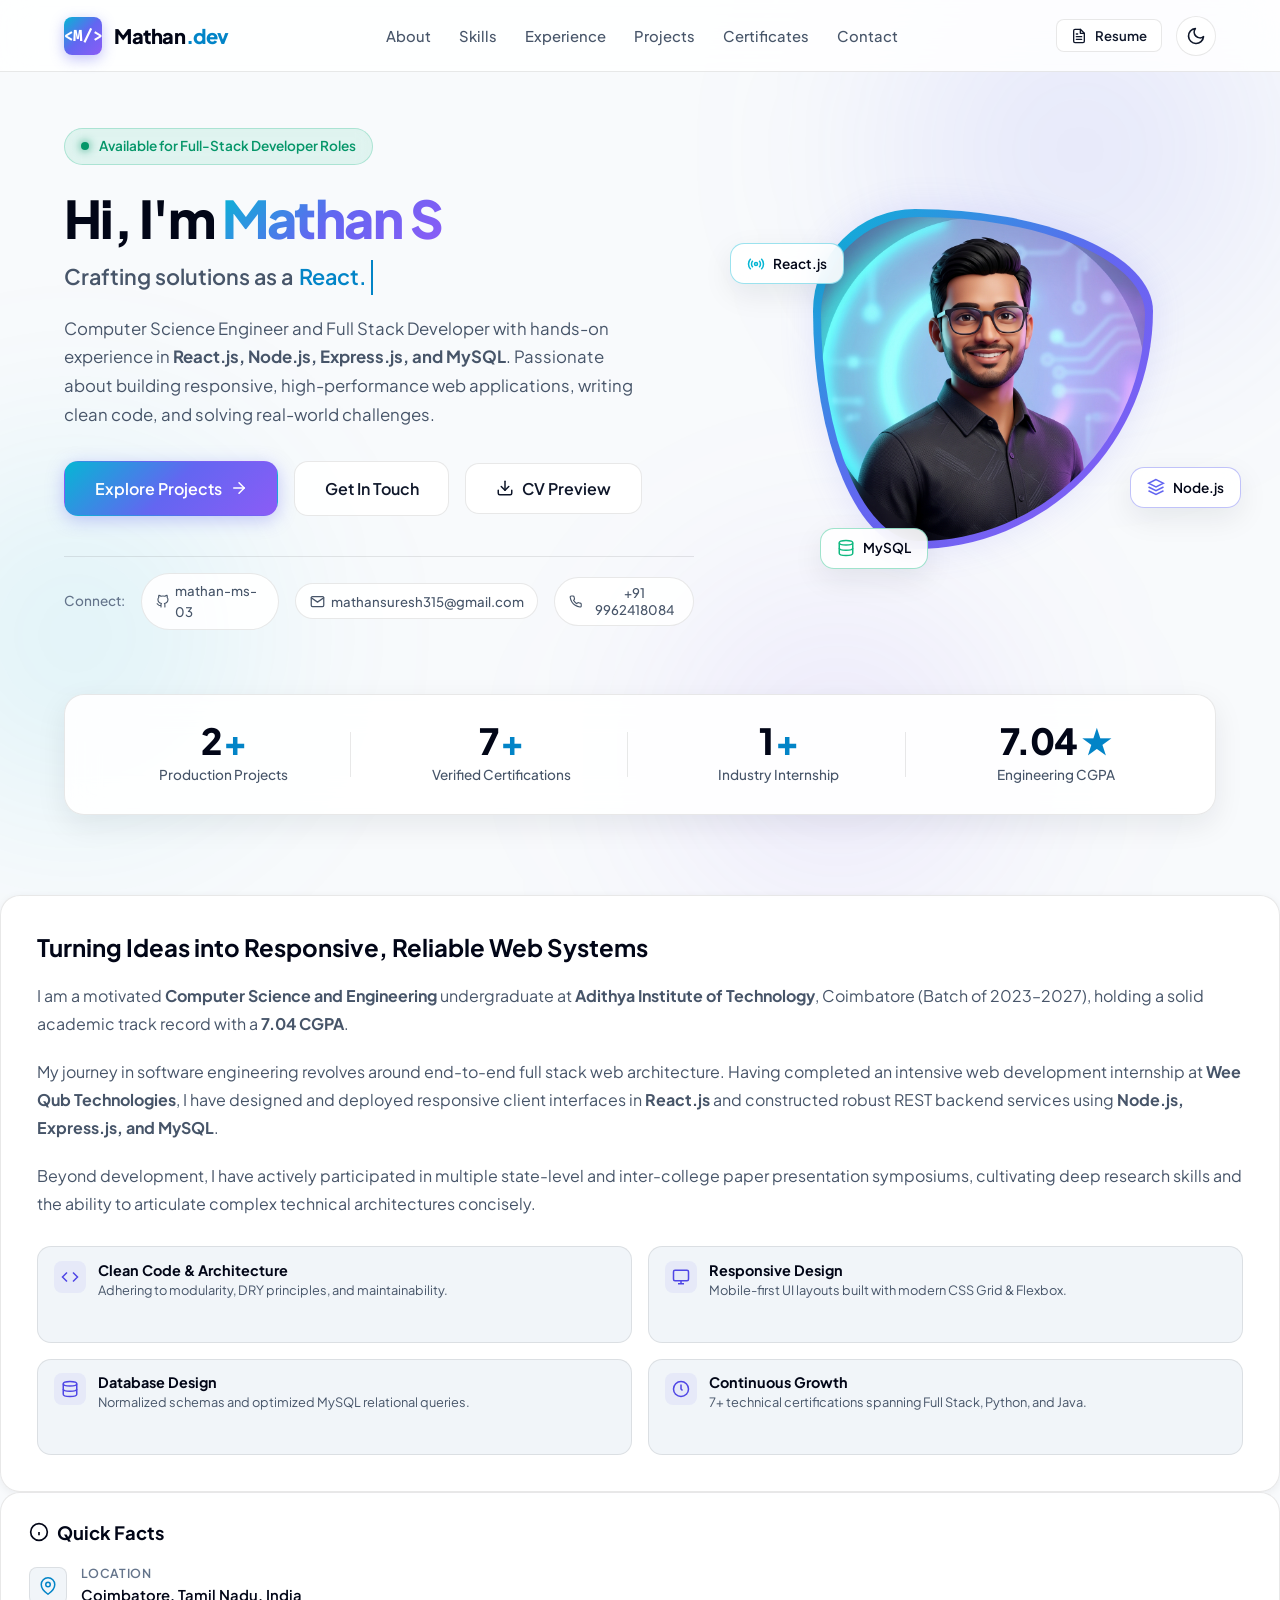
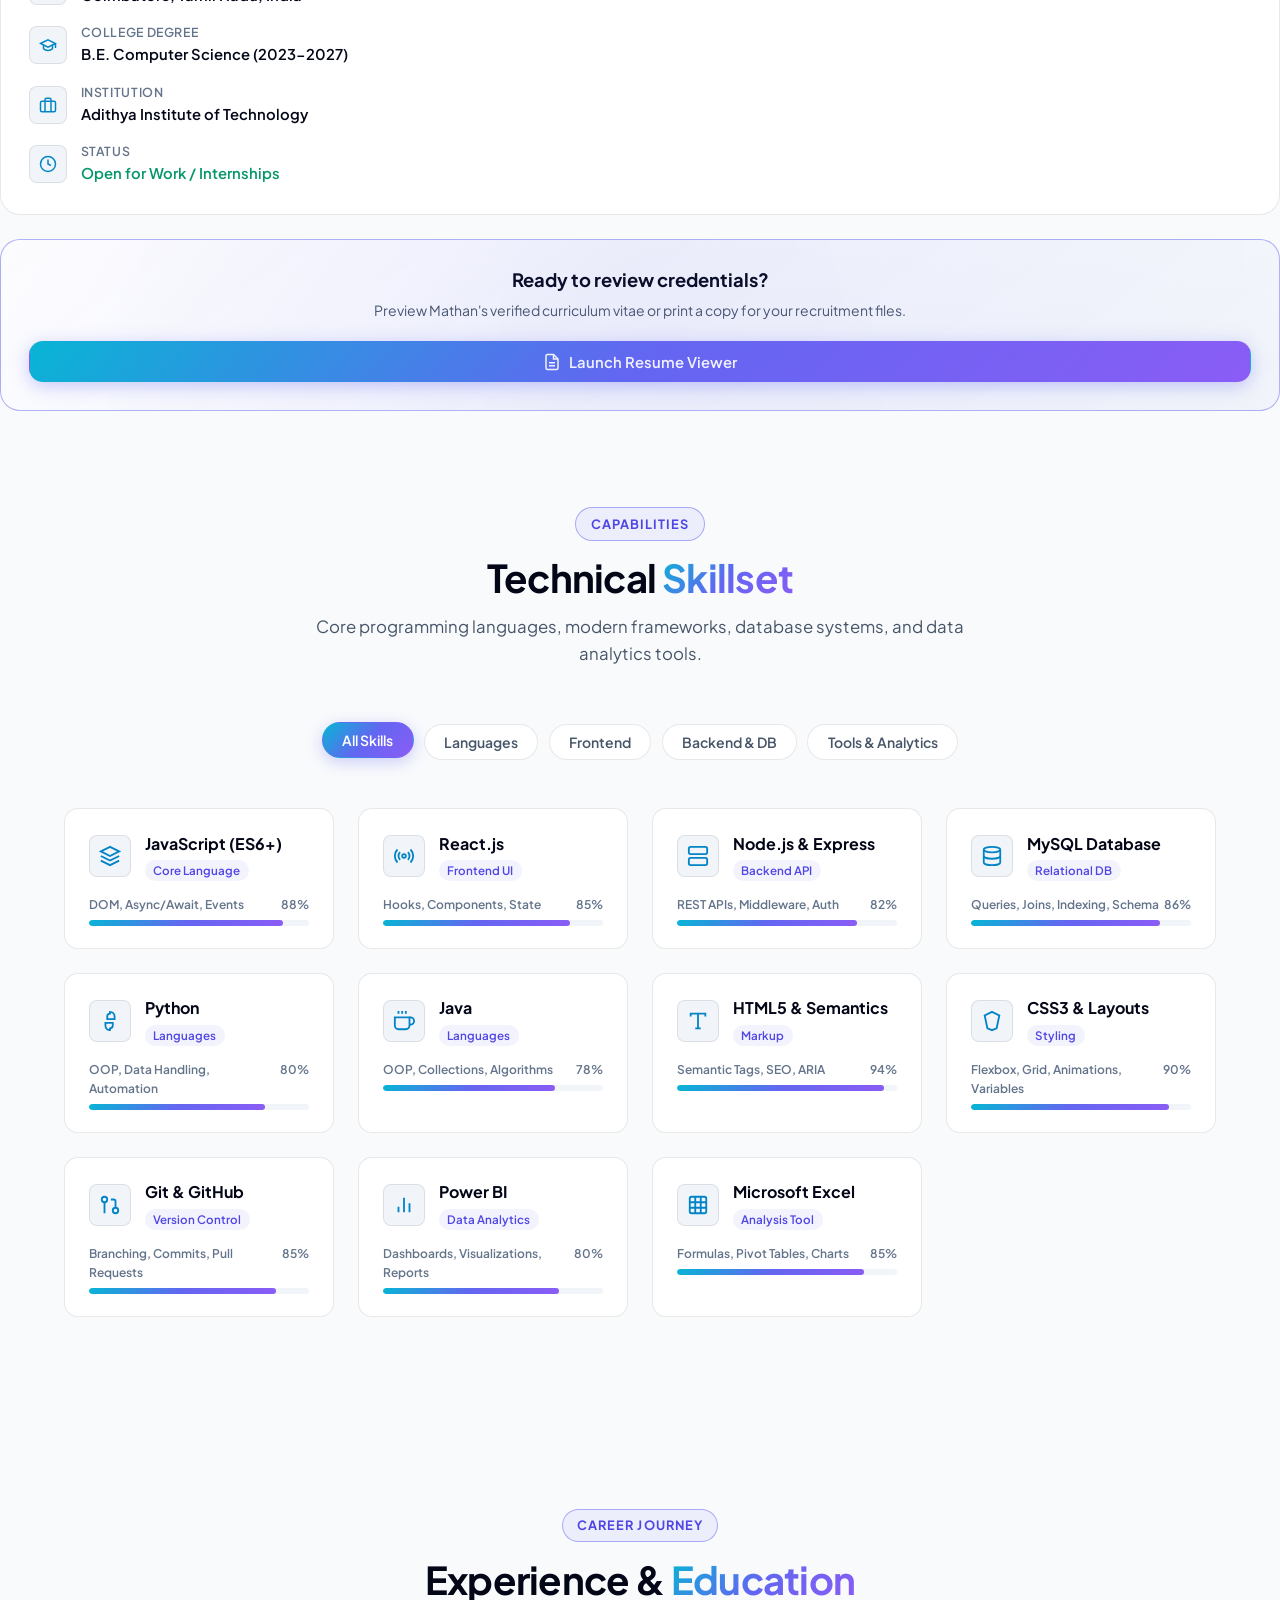
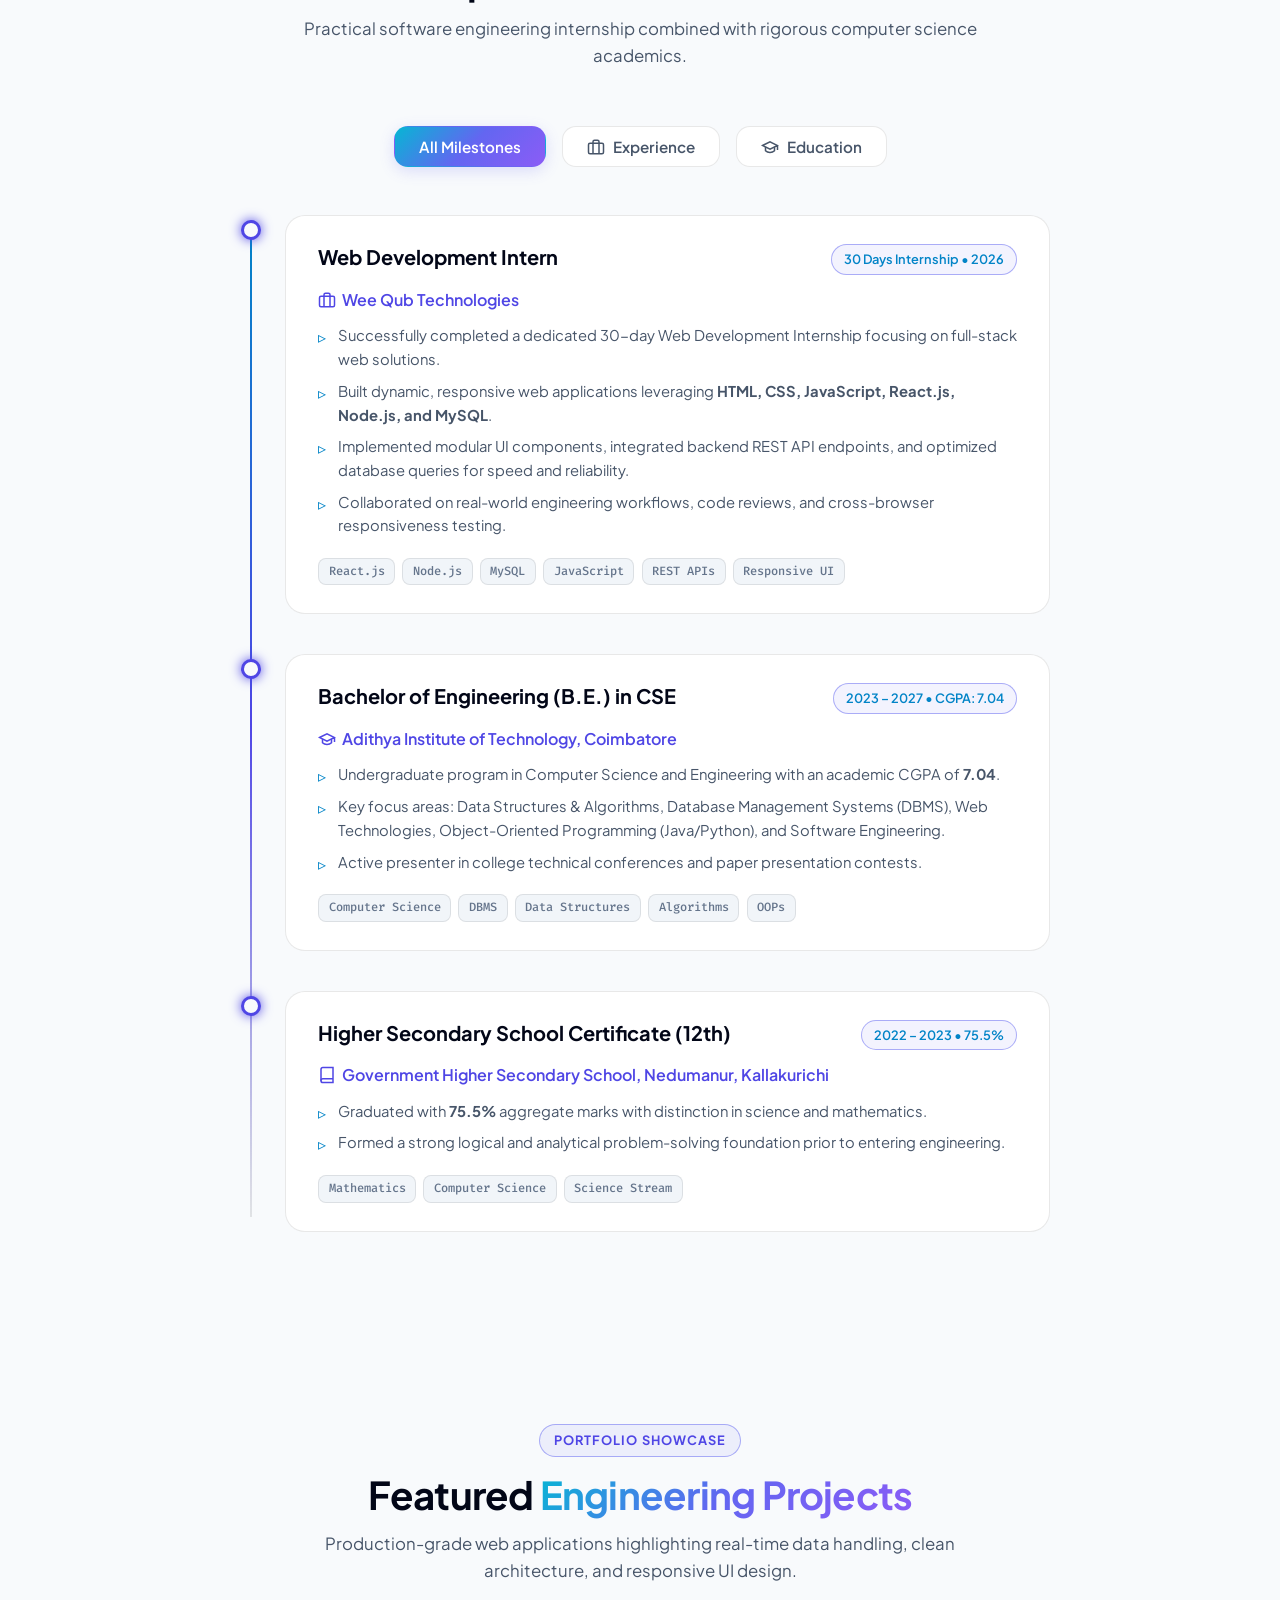
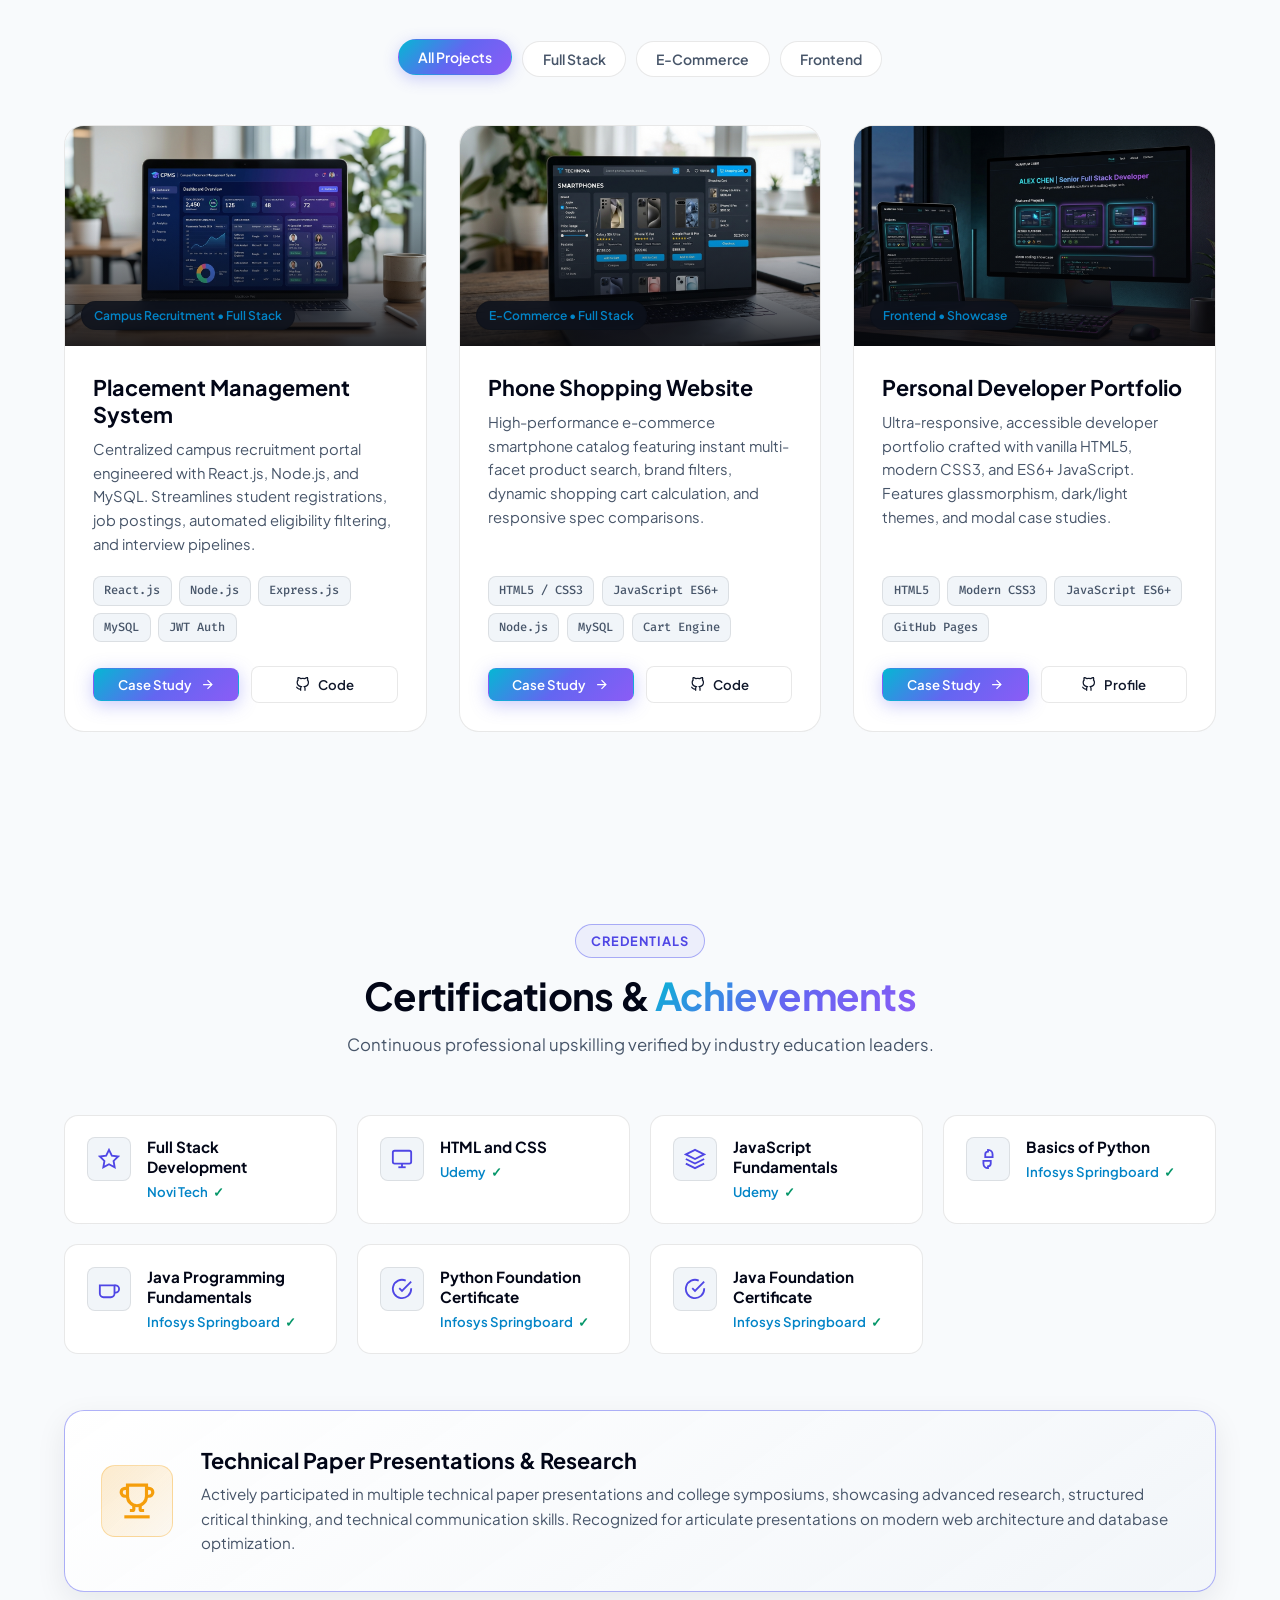
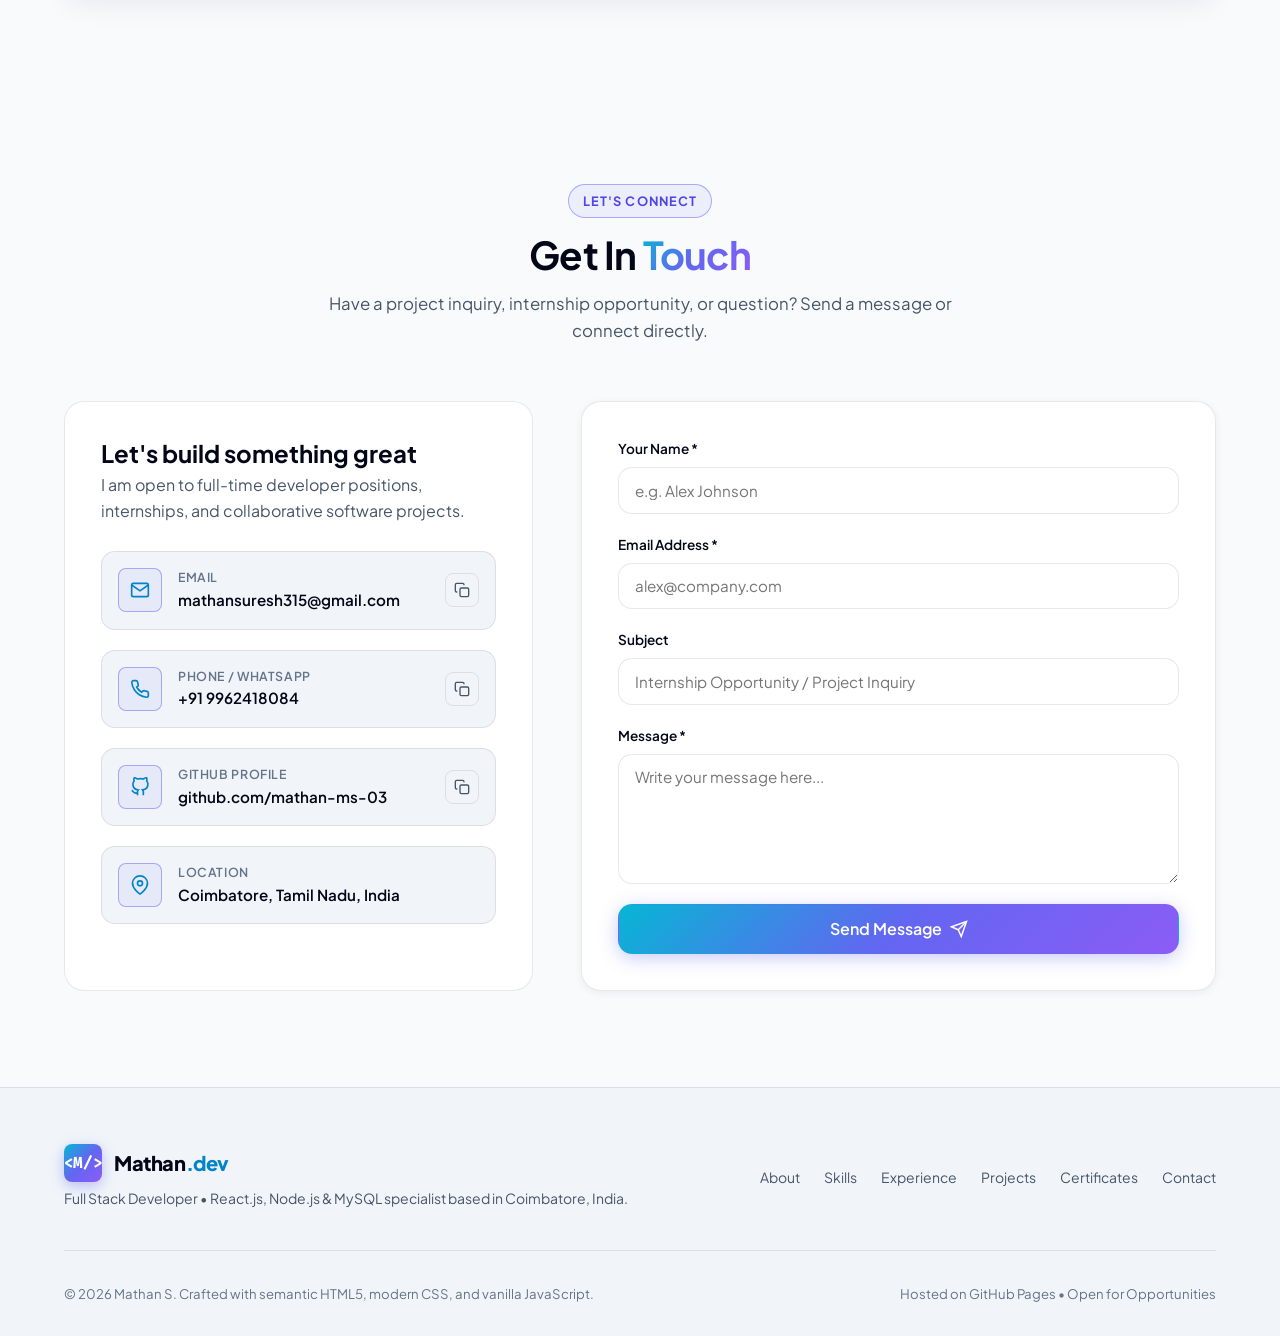
==== commit 525b742b: "fix: update project GitHub links to point to exact repositories placement-management-system and e-co" ====
--- a/index.html
+++ b/index.html
@@ -894,7 +894,7 @@
                     <polyline points="12 5 19 12 12 19"></polyline>
                   </svg>
                 </button>
-                <a href="https://github.com/mathan-ms-03" target="_blank" rel="noopener noreferrer" class="btn btn-outline btn-sm">
+                <a href="https://github.com/mathan-ms-03/placement-management-system" target="_blank" rel="noopener noreferrer" class="btn btn-outline btn-sm">
                   <svg width="15" height="15" viewBox="0 0 24 24" fill="none" stroke="currentColor" stroke-width="2">
                     <path d="M9 19c-5 1.5-5-2.5-7-3m14 6v-3.87a3.37 3.37 0 0 0-.94-2.61c3.14-.35 6.44-1.54 6.44-7A5.44 5.44 0 0 0 20 4.77 5.07 5.07 0 0 0 19.91 1S18.73.65 16 2.48a13.38 13.38 0 0 0-7 0C6.27.65 5.09 1 5.09 1A5.07 5.07 0 0 0 5 4.77a5.44 5.44 0 0 0-1.5 3.78c0 5.42 3.3 6.61 6.44 7A3.37 3.37 0 0 0 9 18.13V22"></path>
                   </svg>
@@ -932,7 +932,7 @@
                     <polyline points="12 5 19 12 12 19"></polyline>
                   </svg>
                 </button>
-                <a href="https://github.com/mathan-ms-03" target="_blank" rel="noopener noreferrer" class="btn btn-outline btn-sm">
+                <a href="https://github.com/mathan-ms-03/e-commerce" target="_blank" rel="noopener noreferrer" class="btn btn-outline btn-sm">
                   <svg width="15" height="15" viewBox="0 0 24 24" fill="none" stroke="currentColor" stroke-width="2">
                     <path d="M9 19c-5 1.5-5-2.5-7-3m14 6v-3.87a3.37 3.37 0 0 0-.94-2.61c3.14-.35 6.44-1.54 6.44-7A5.44 5.44 0 0 0 20 4.77 5.07 5.07 0 0 0 19.91 1S18.73.65 16 2.48a13.38 13.38 0 0 0-7 0C6.27.65 5.09 1 5.09 1A5.07 5.07 0 0 0 5 4.77a5.44 5.44 0 0 0-1.5 3.78c0 5.42 3.3 6.61 6.44 7A3.37 3.37 0 0 0 9 18.13V22"></path>
                   </svg>
@@ -973,7 +973,7 @@
                   <svg width="15" height="15" viewBox="0 0 24 24" fill="none" stroke="currentColor" stroke-width="2">
                     <path d="M9 19c-5 1.5-5-2.5-7-3m14 6v-3.87a3.37 3.37 0 0 0-.94-2.61c3.14-.35 6.44-1.54 6.44-7A5.44 5.44 0 0 0 20 4.77 5.07 5.07 0 0 0 19.91 1S18.73.65 16 2.48a13.38 13.38 0 0 0-7 0C6.27.65 5.09 1 5.09 1A5.07 5.07 0 0 0 5 4.77a5.44 5.44 0 0 0-1.5 3.78c0 5.42 3.3 6.61 6.44 7A3.37 3.37 0 0 0 9 18.13V22"></path>
                   </svg>
-                  <span>Code</span>
+                  <span>Profile</span>
                 </a>
               </div>
             </div>
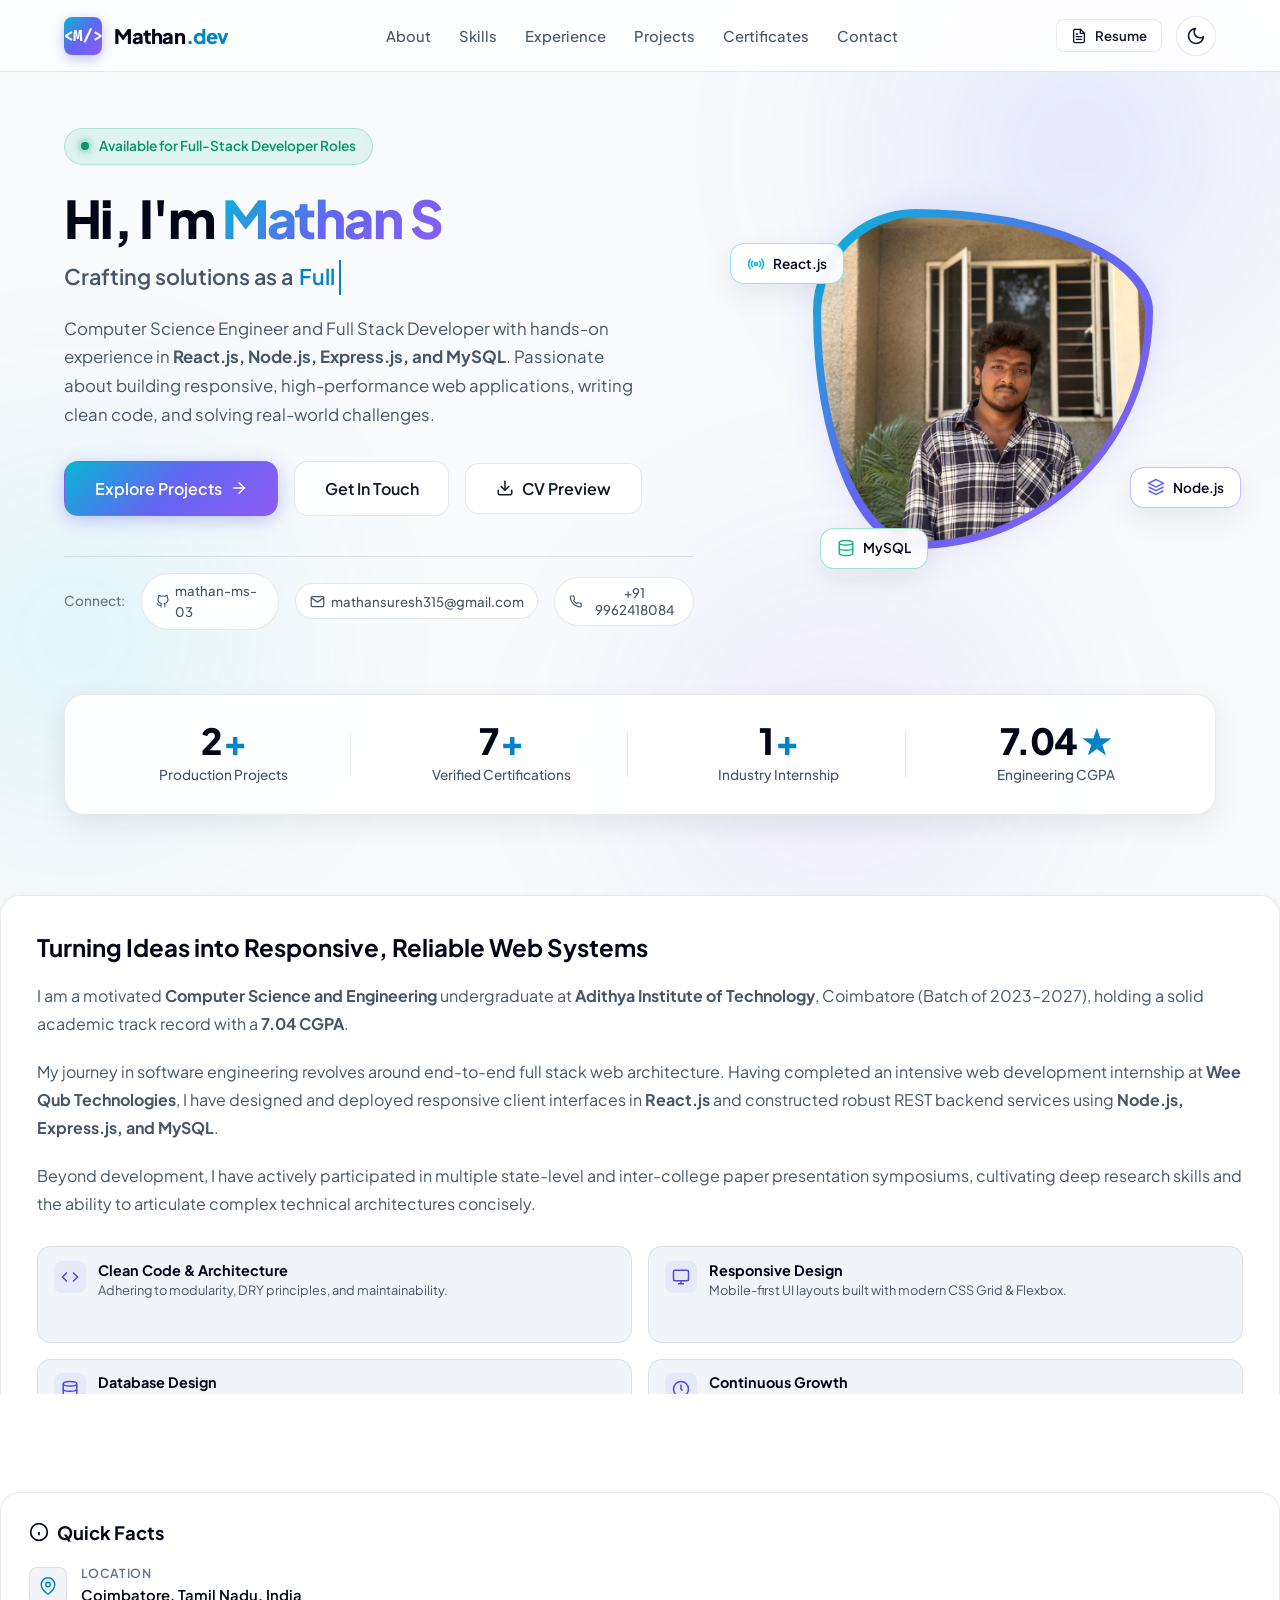
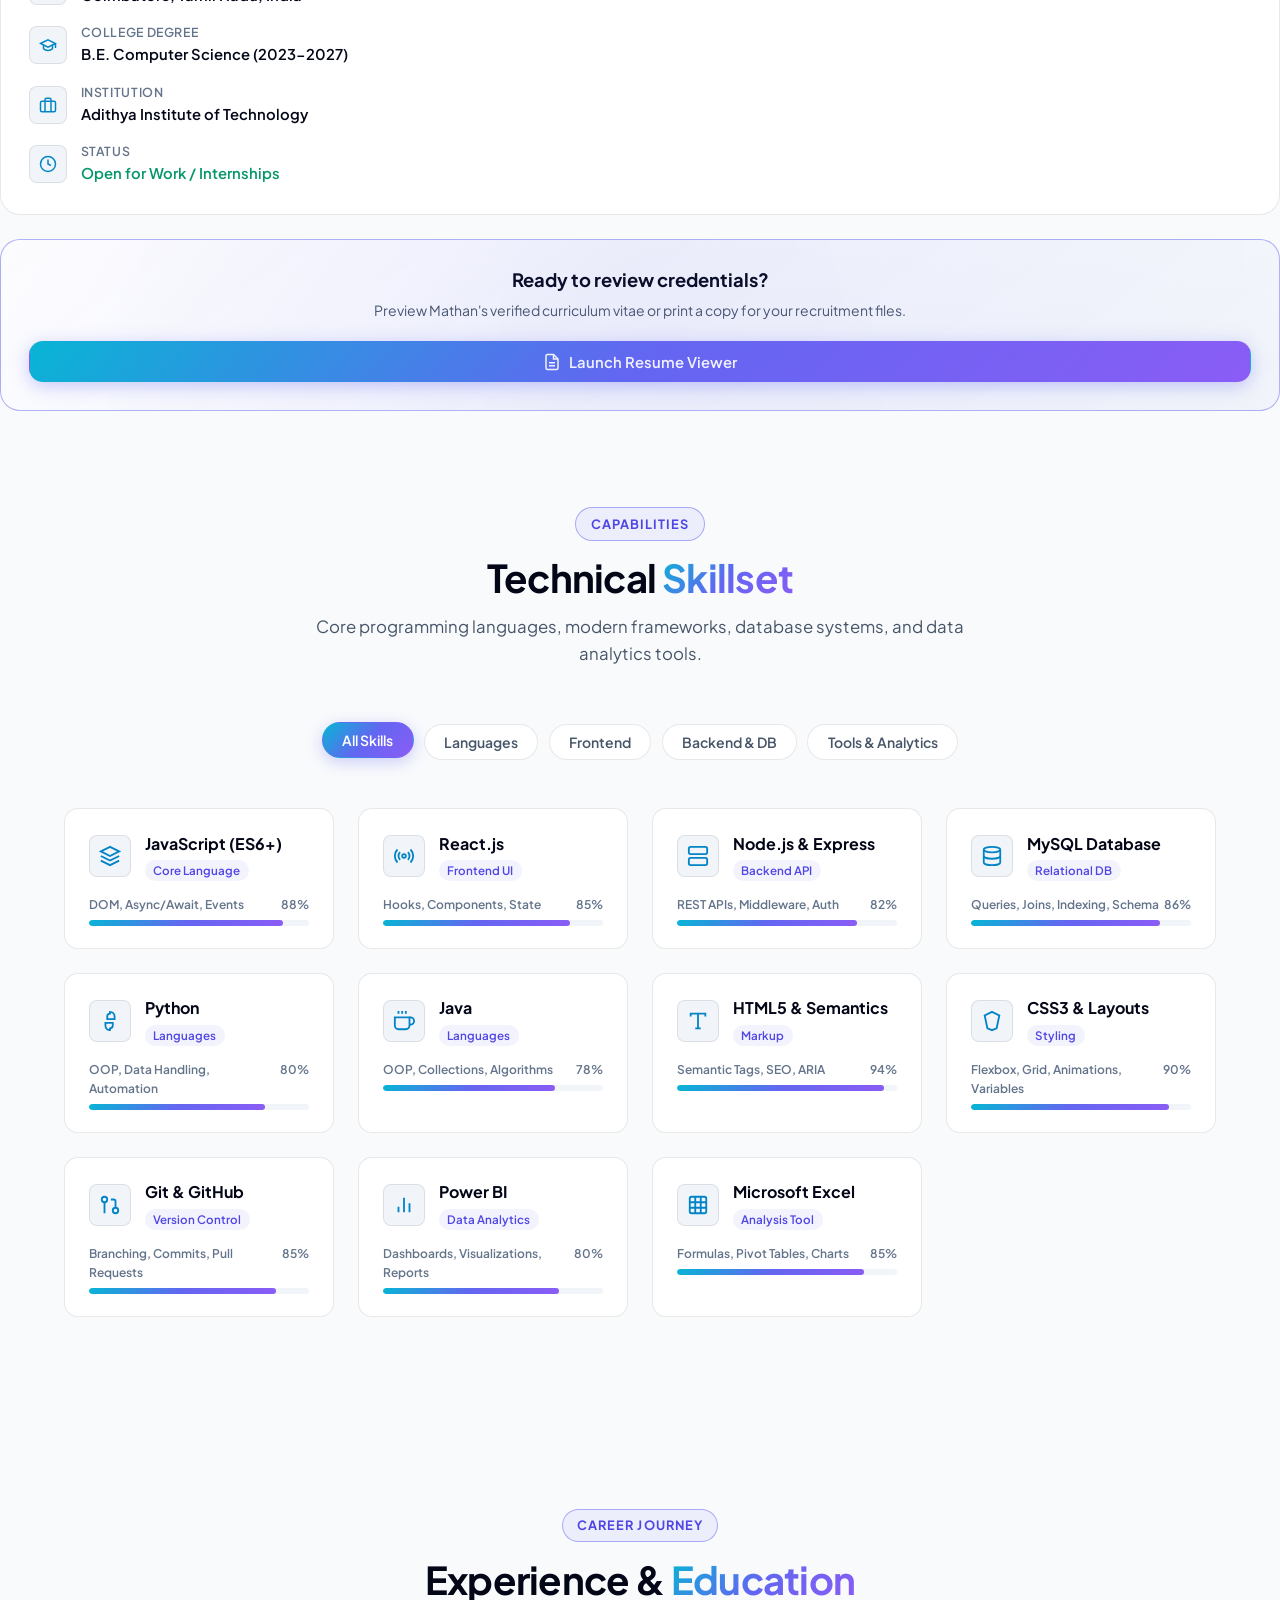
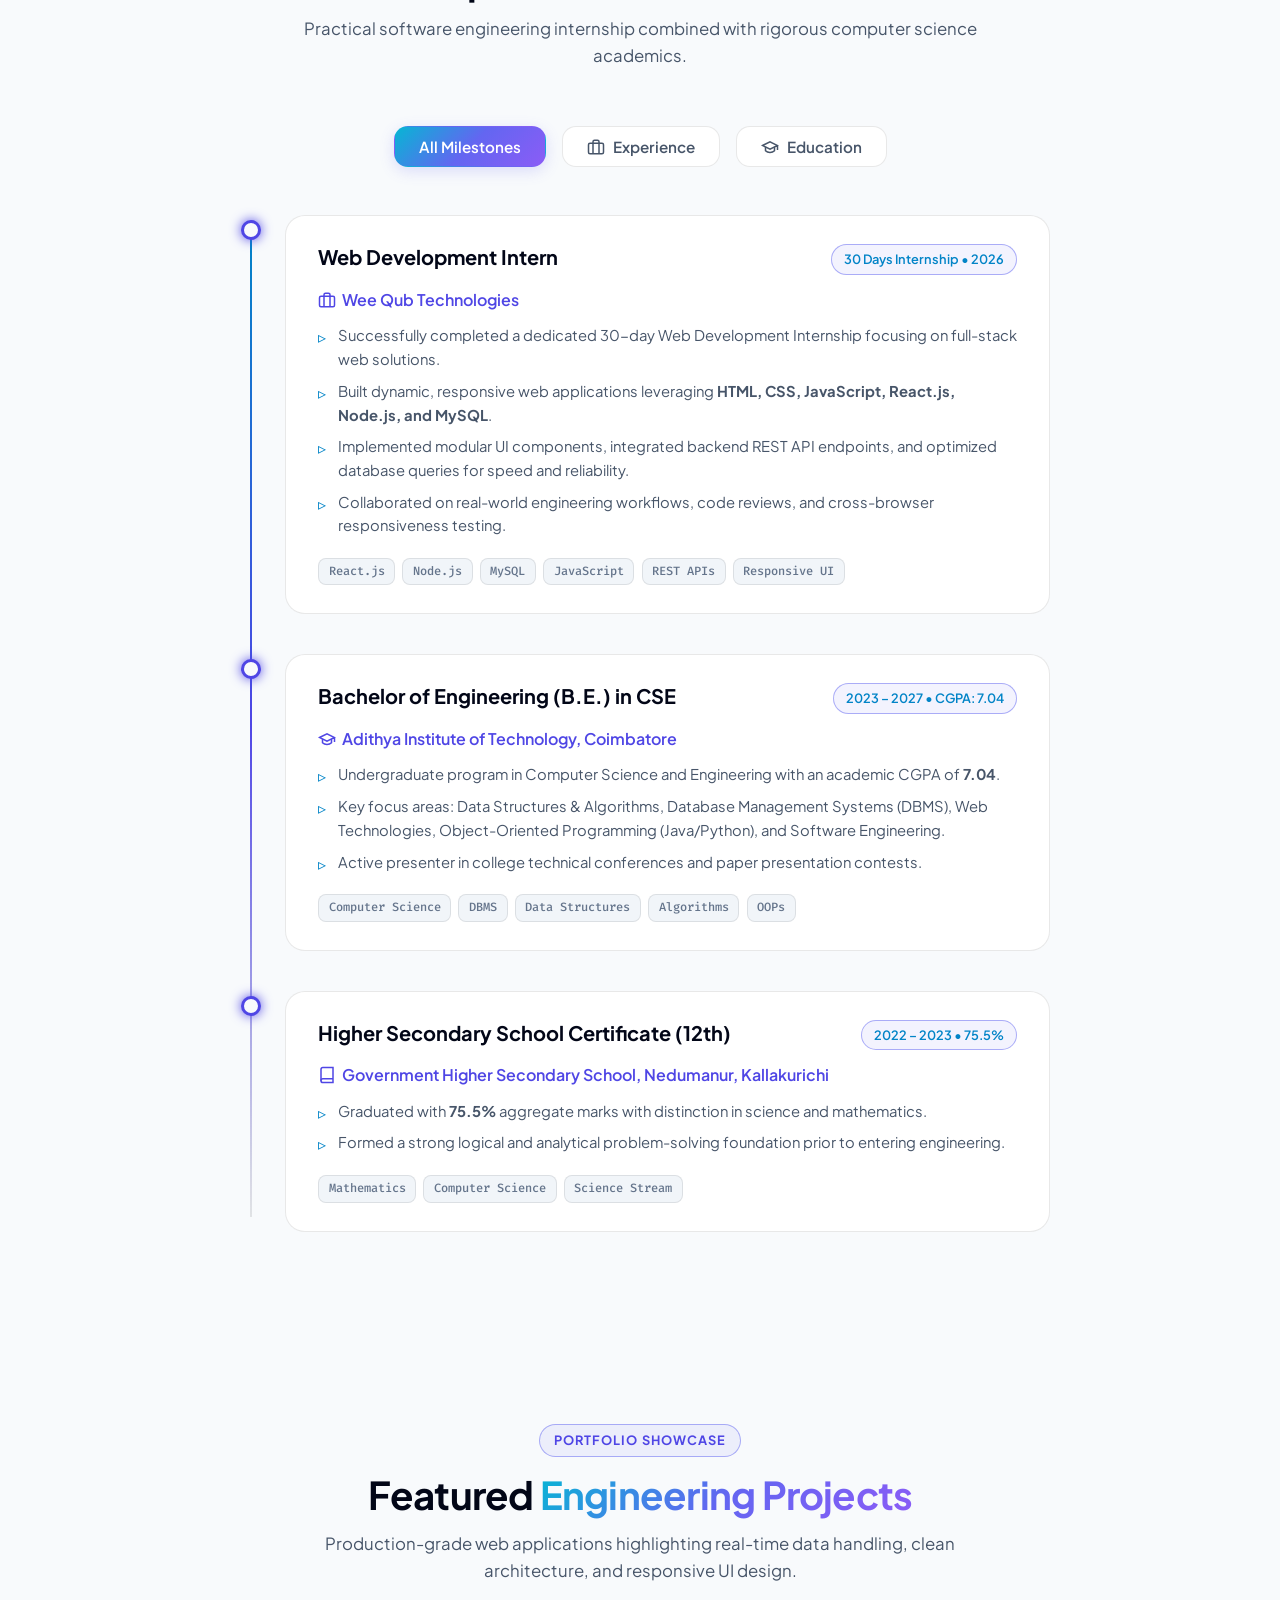
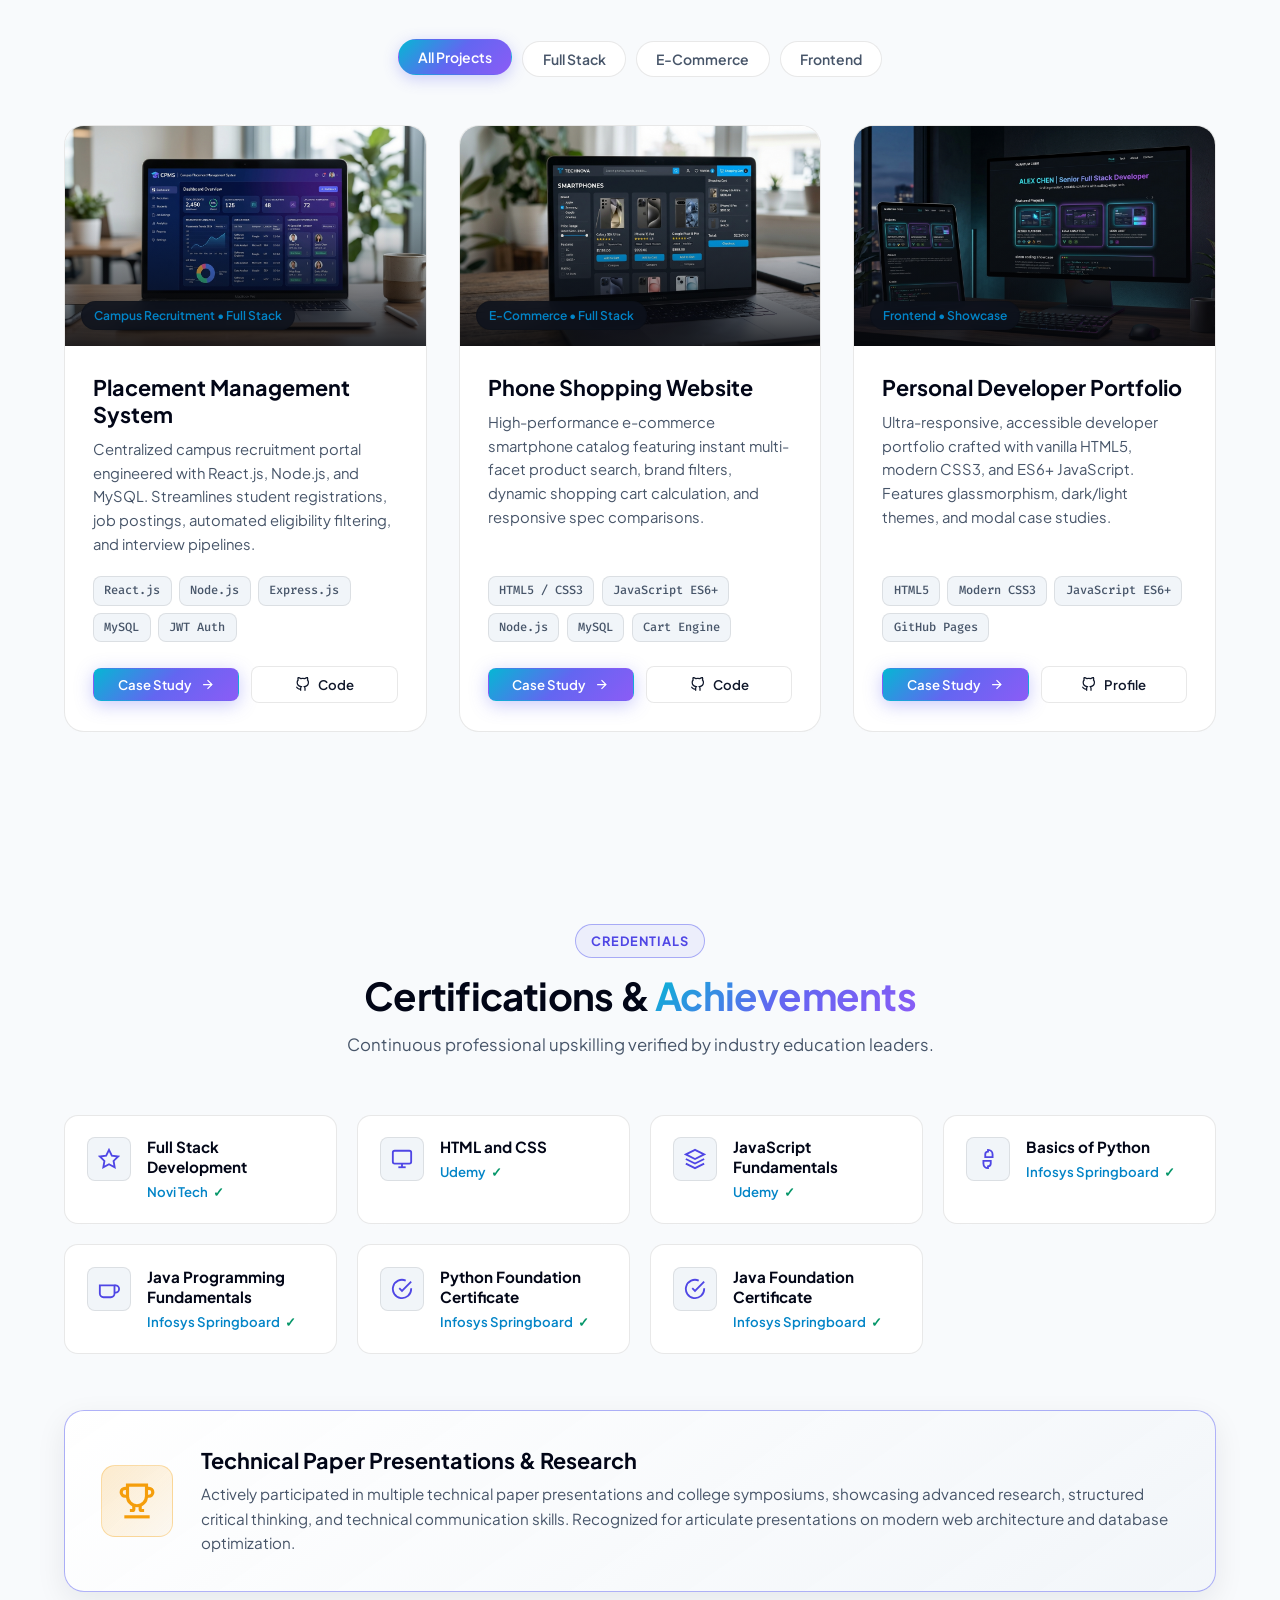
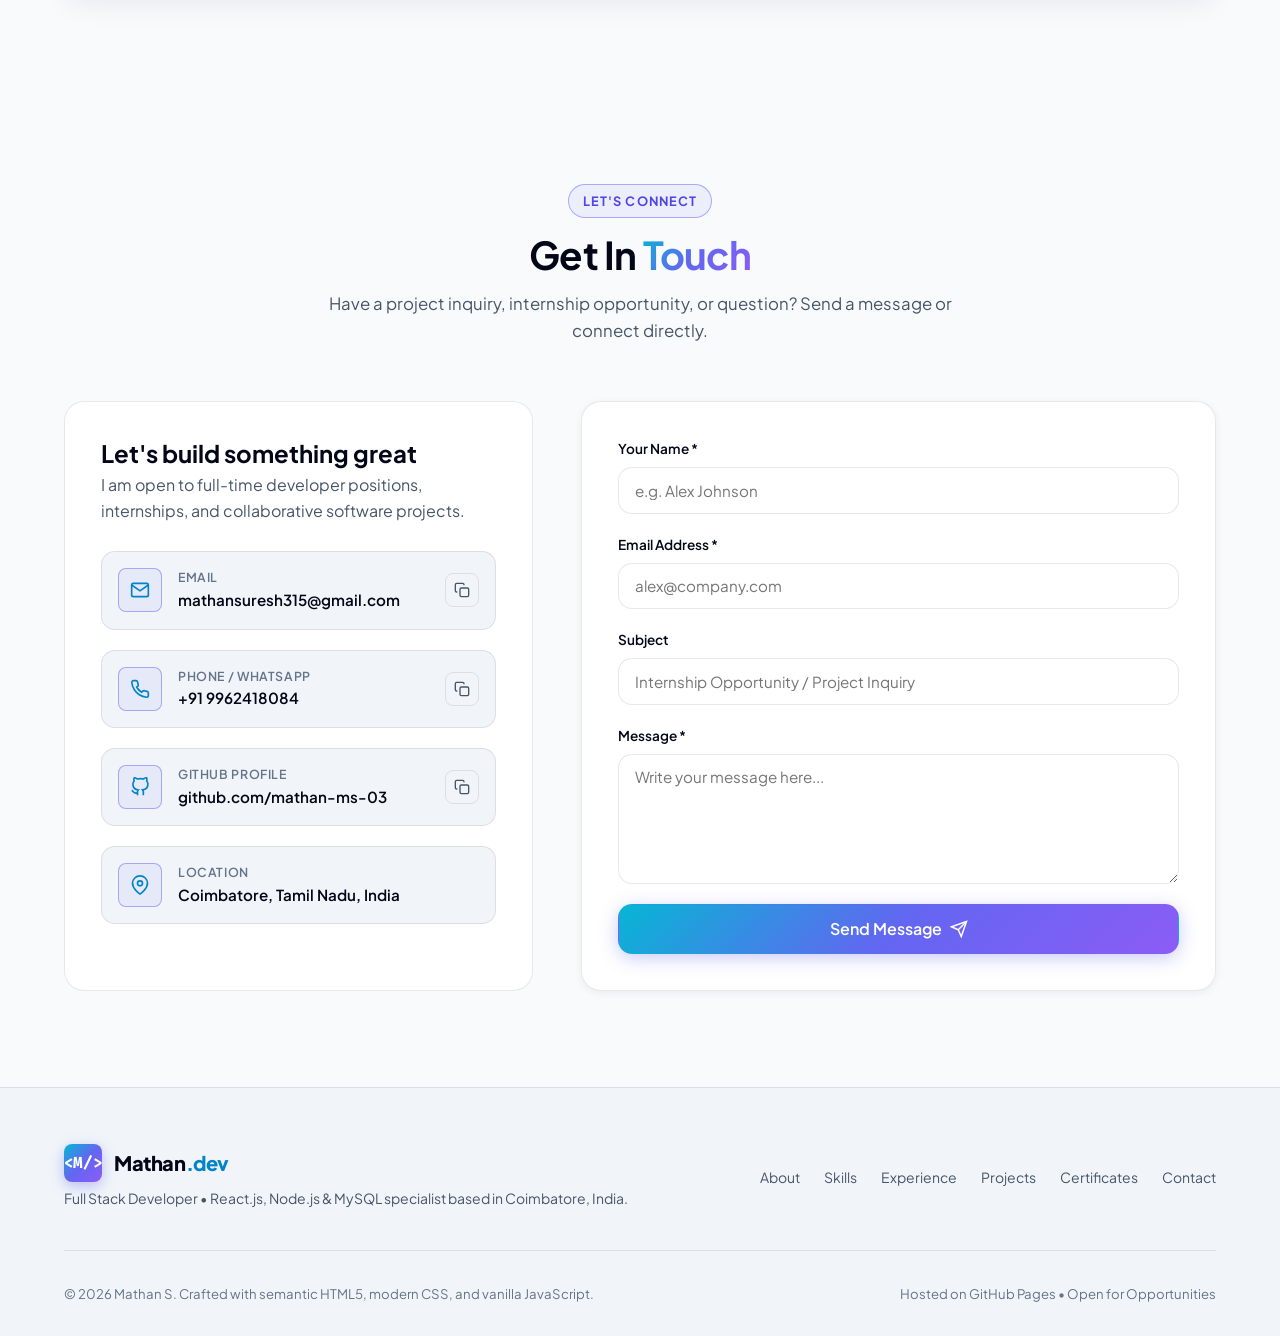
==== commit f7ad0a82: "feat: add user avatar image asset" ====
--- a/index.html
+++ b/index.html
@@ -164,7 +164,7 @@
           <div class="hero-visual">
             <div class="avatar-wrapper">
               <div class="avatar-img-box">
-                <img src="assets/images/avatar.jpg" alt="Mathan S - Full Stack Developer" width="340" height="340">
+                <img src="assets/images/avatar.jpeg" alt="Mathan S - Full Stack Developer" width="340" height="340" onerror="this.onerror=null;this.src='assets/images/avatar.jpg';">
               </div>
             </div>
 
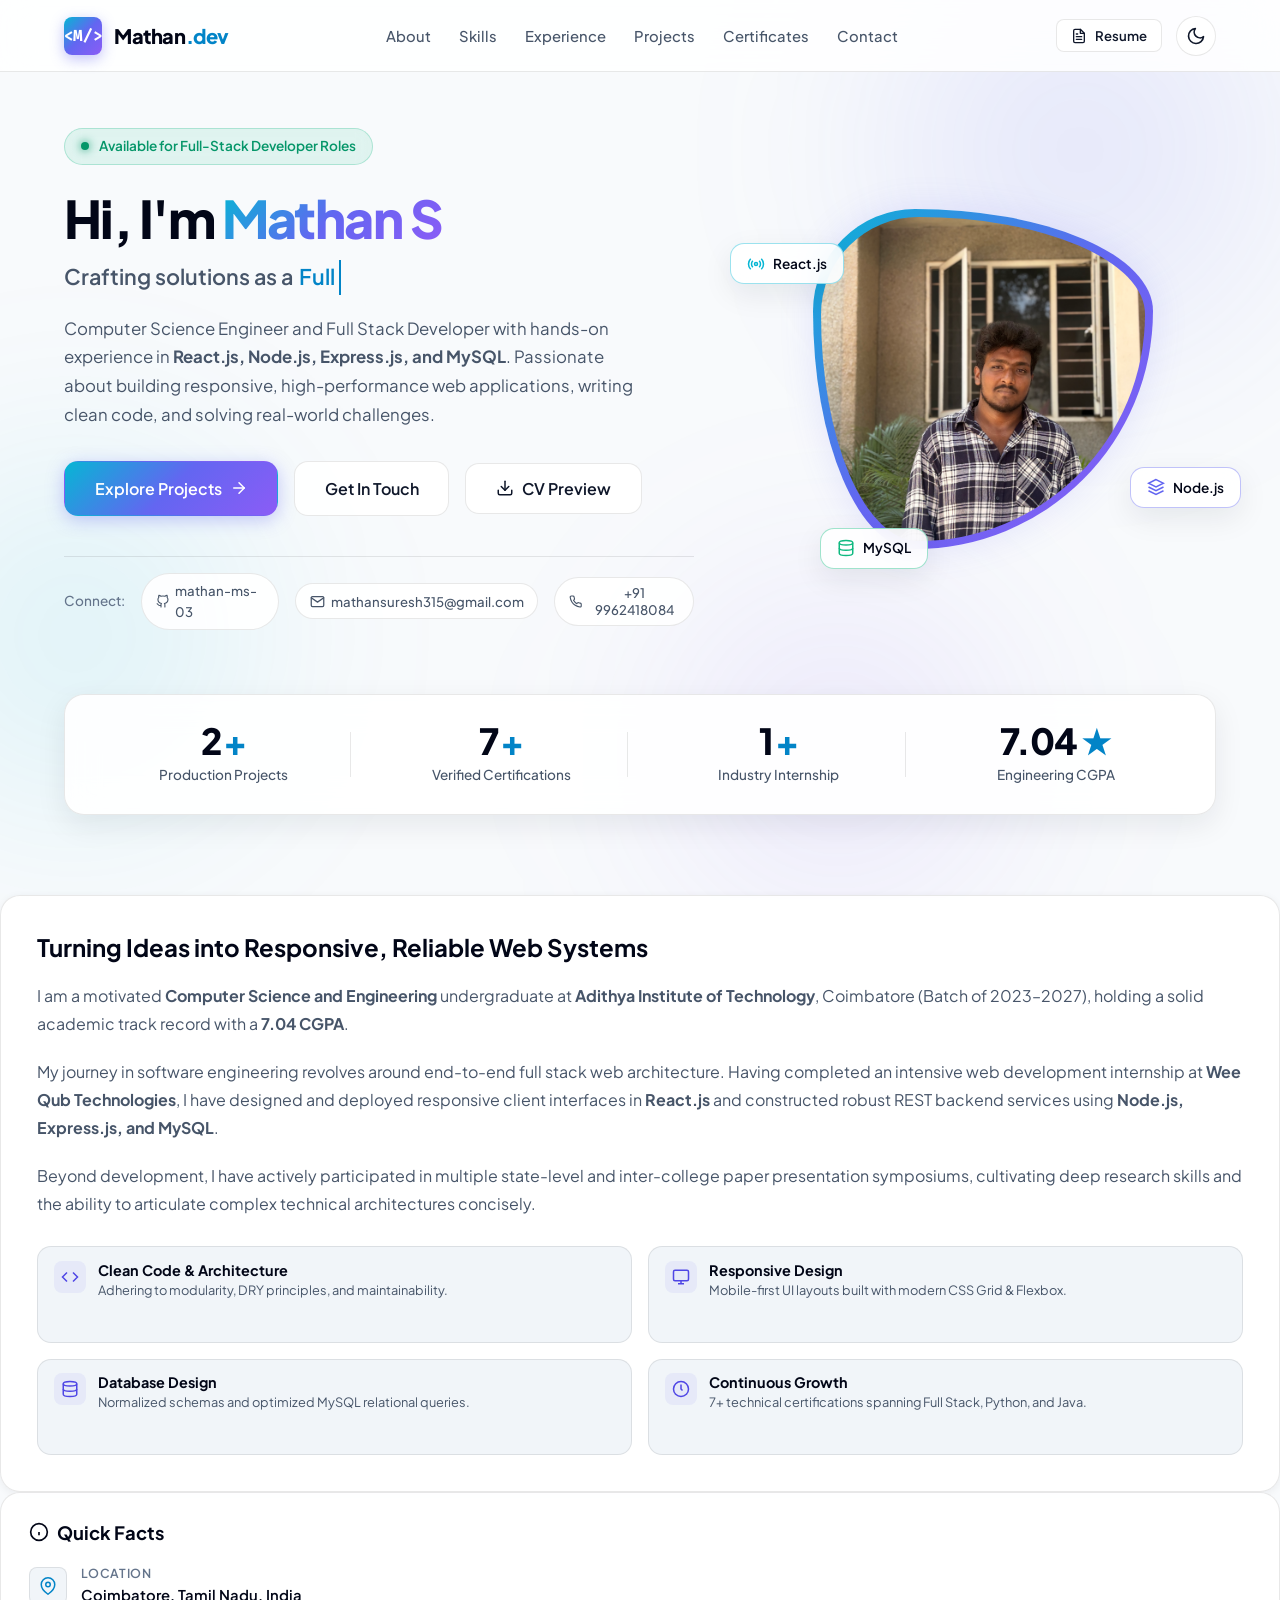
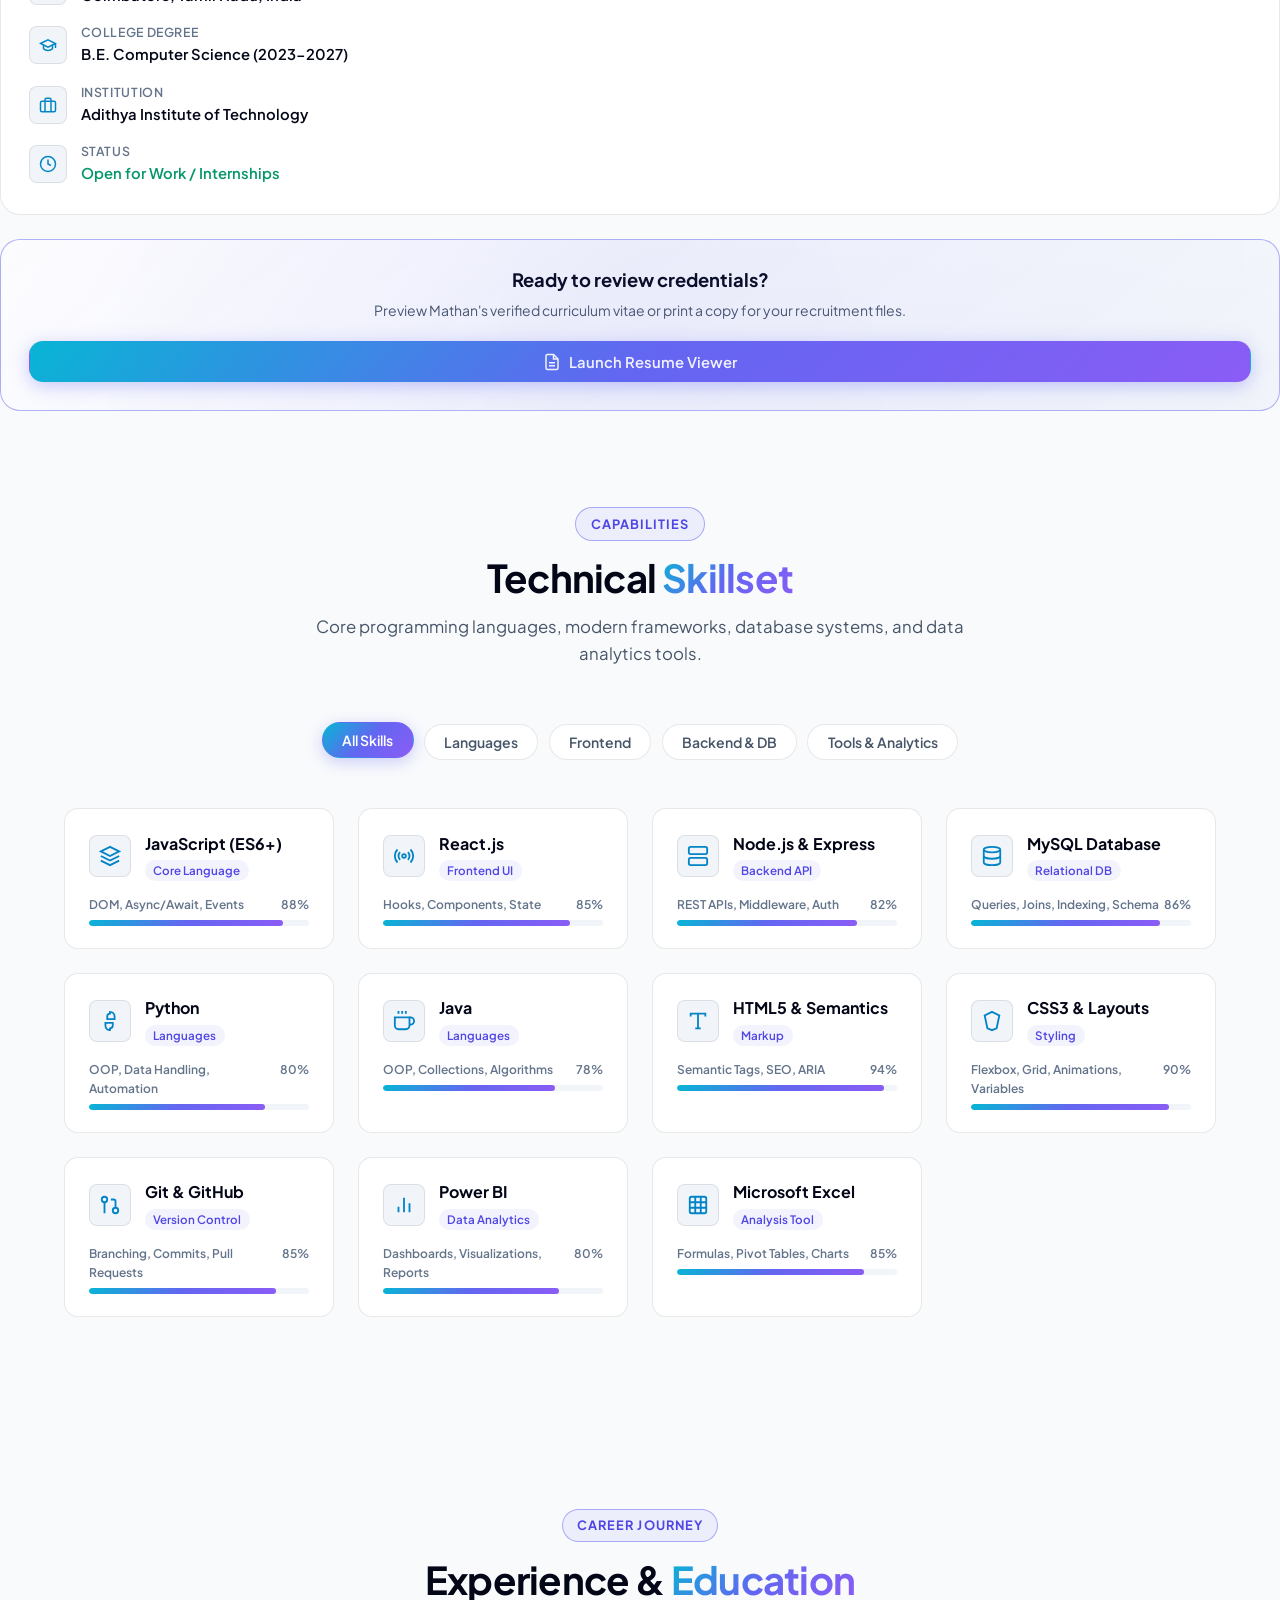
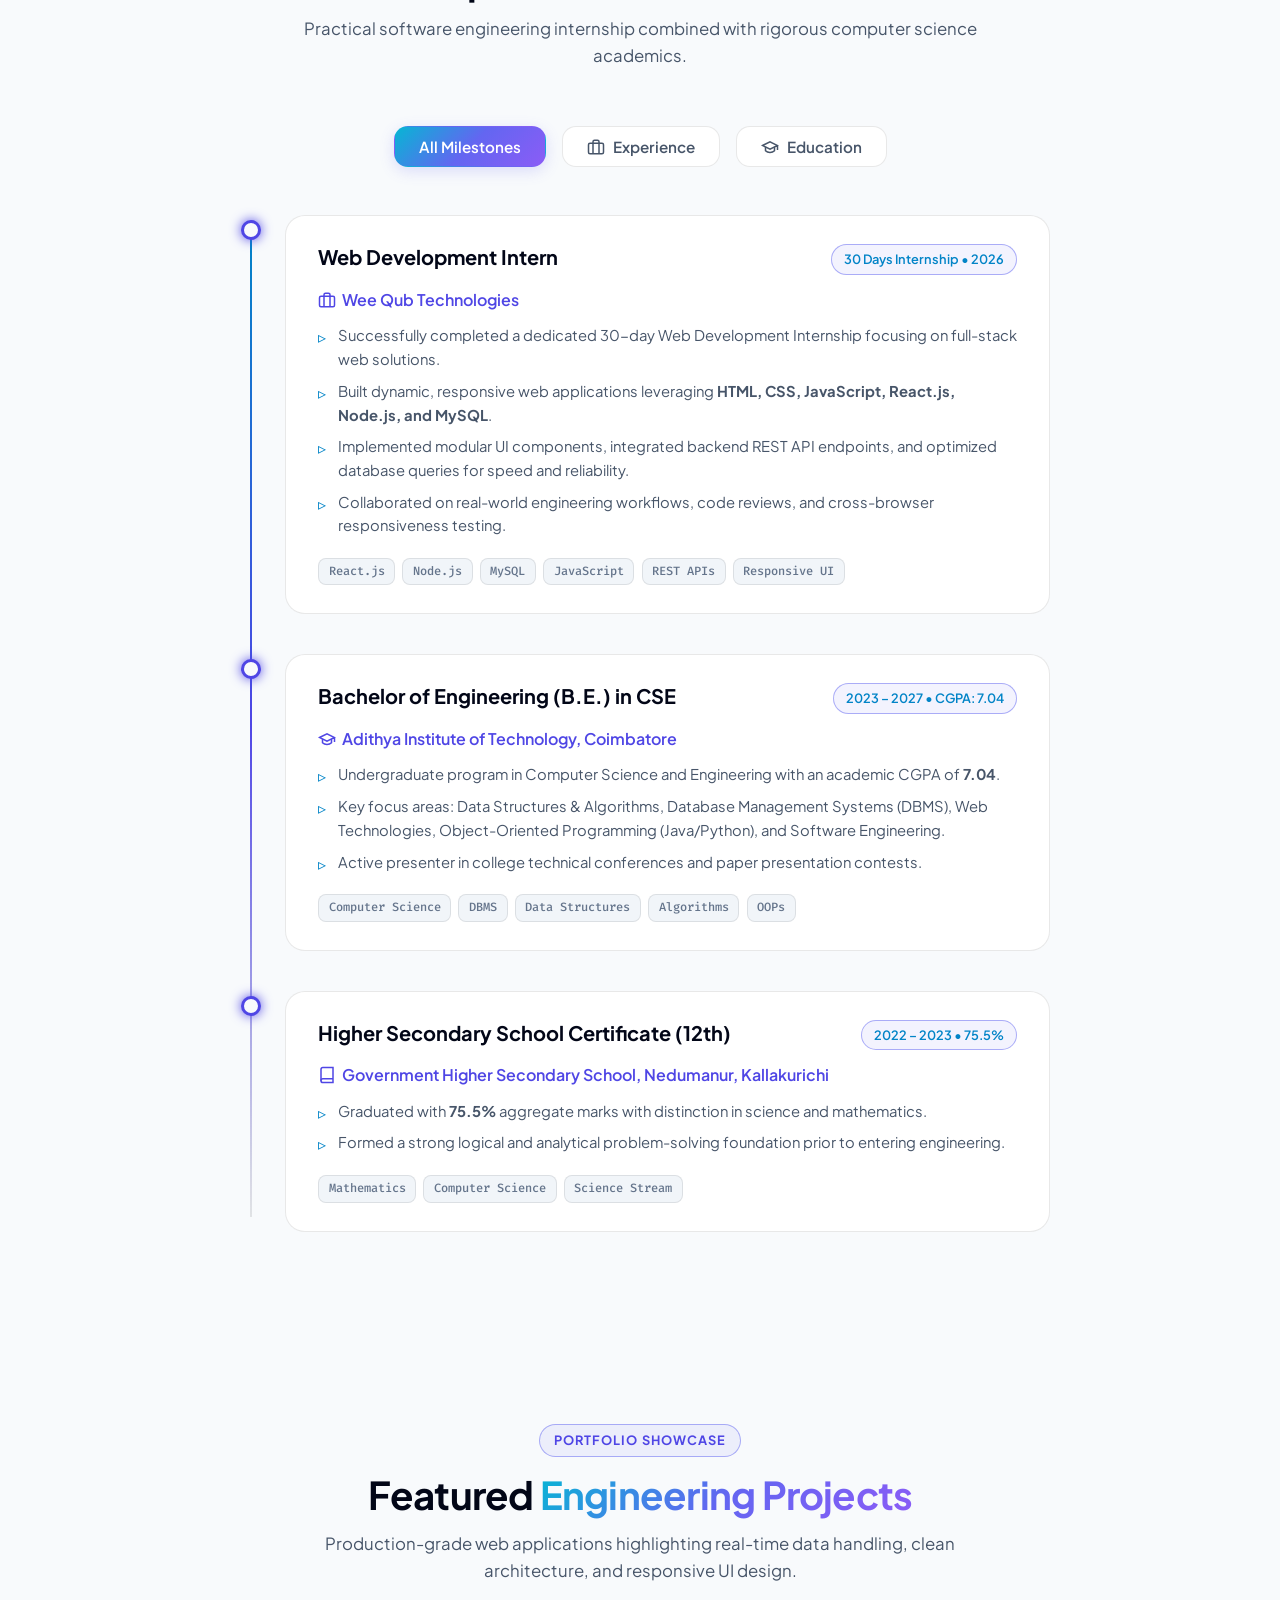
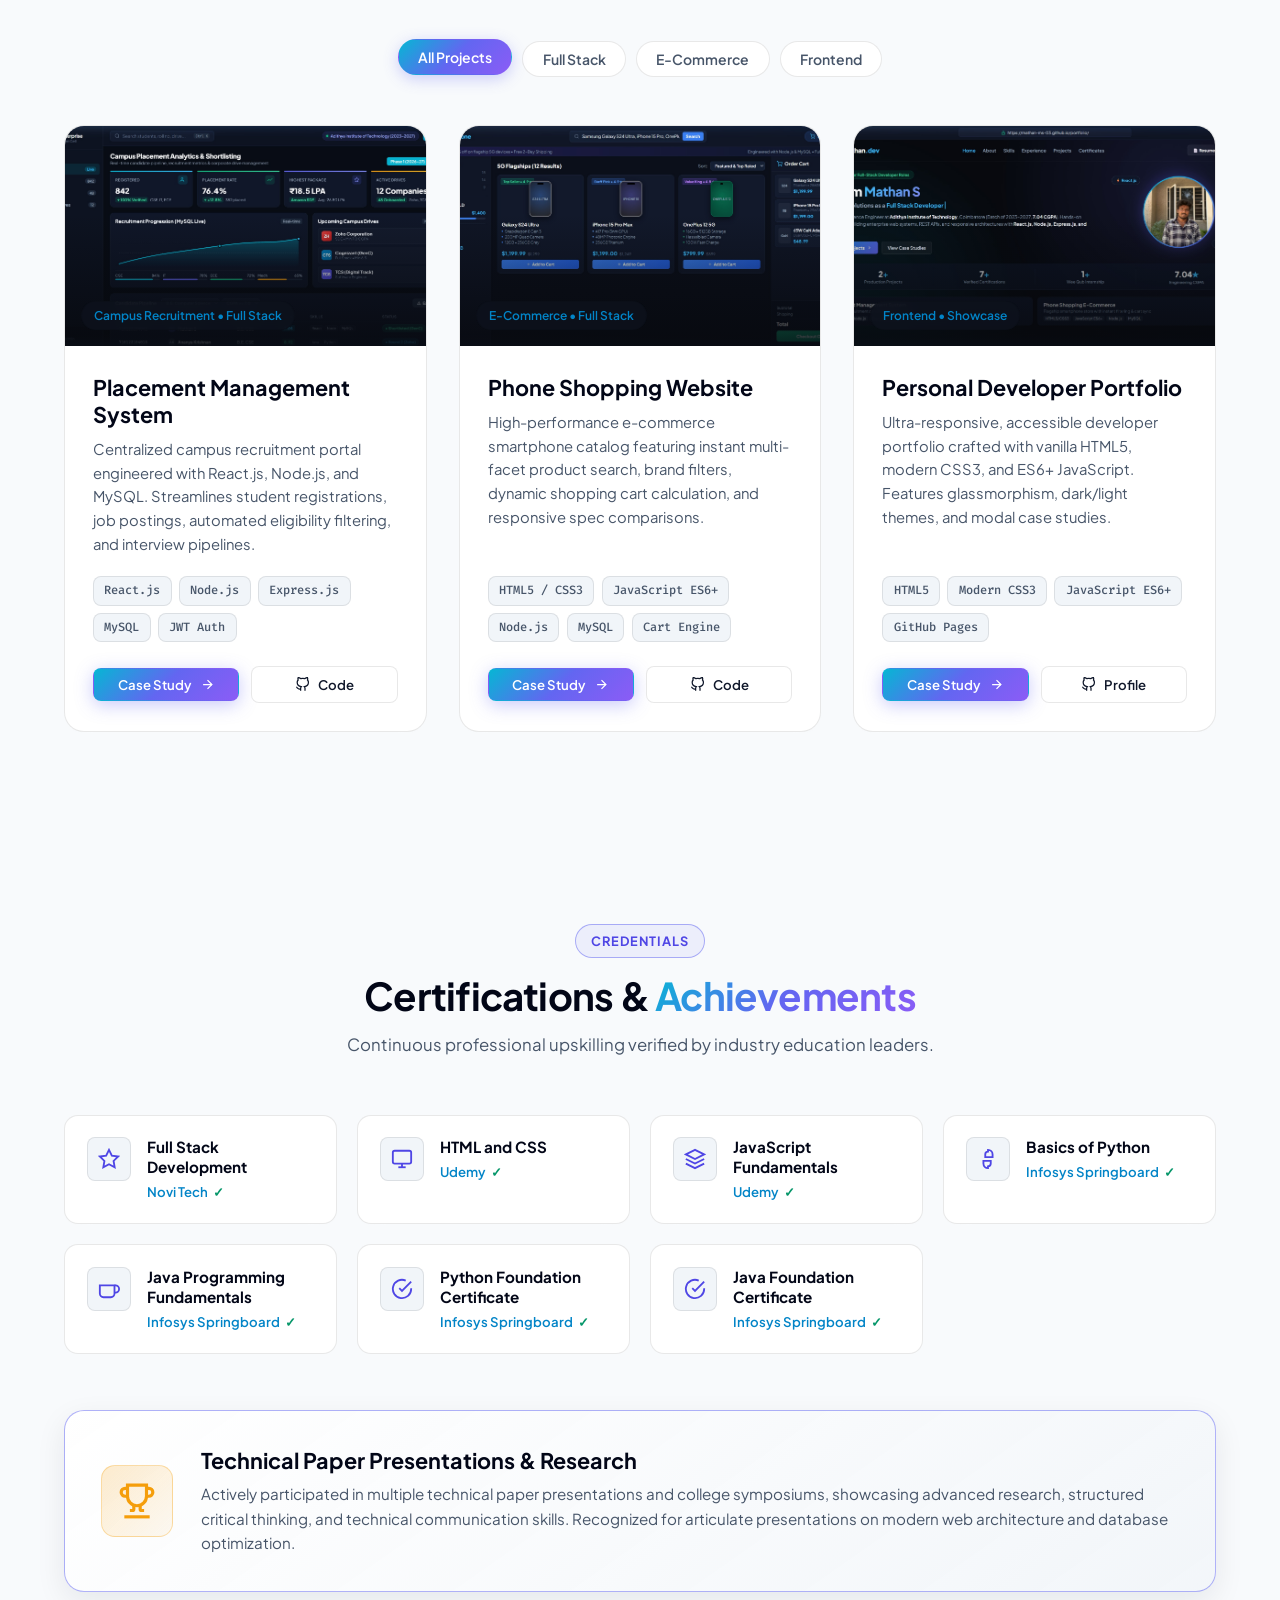
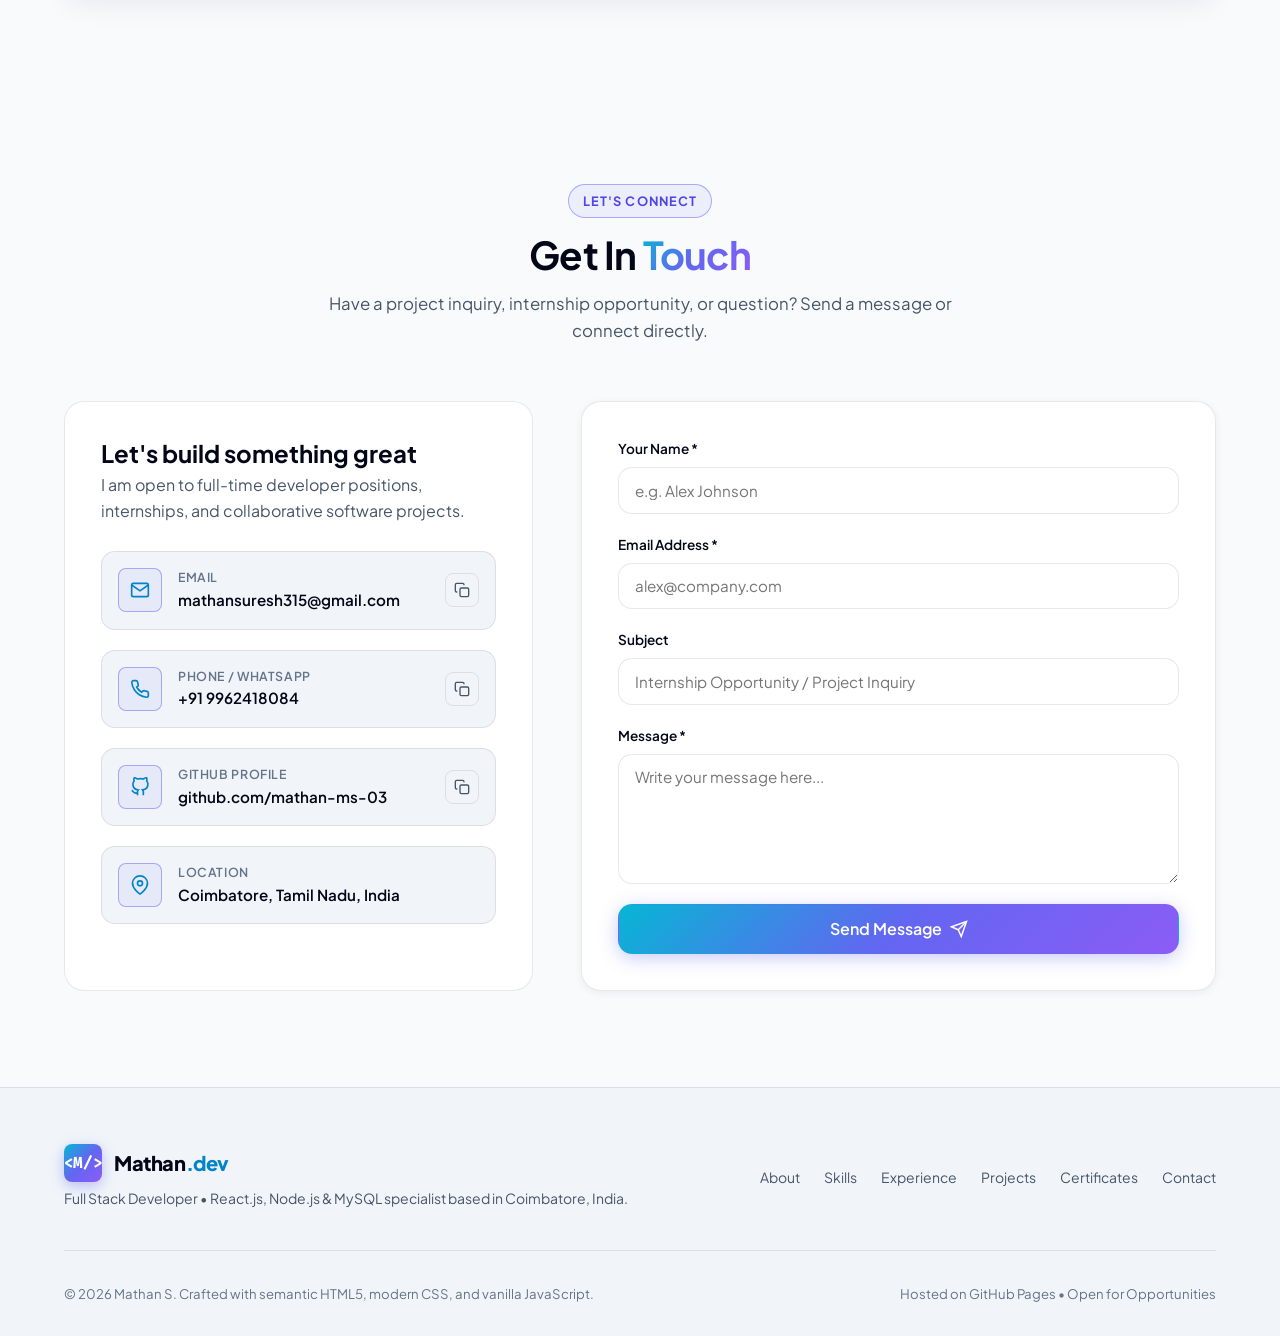
==== commit 85a33458: "feat: replace AI mockups with real human-designed UI dashboard screenshots" ====
--- a/index.html
+++ b/index.html
@@ -869,7 +869,7 @@
           <!-- Project 1: Placement Management System -->
           <div class="project-card" data-category="fullstack">
             <div class="project-thumbnail">
-              <img src="assets/images/placement-system.jpg" alt="Placement Management System Dashboard Mockup" loading="lazy">
+              <img src="assets/images/placement-system.jpg?v=2" alt="Placement Management System Dashboard Mockup" loading="lazy">
               <div class="project-overlay">
                 <span class="project-category-tag">Campus Recruitment • Full Stack</span>
               </div>
@@ -907,7 +907,7 @@
           <!-- Project 2: Phone Shopping Website -->
           <div class="project-card" data-category="ecommerce fullstack">
             <div class="project-thumbnail">
-              <img src="assets/images/phone-store.jpg" alt="Phone Shopping E-Commerce Website Mockup" loading="lazy">
+              <img src="assets/images/phone-store.jpg?v=2" alt="Phone Shopping E-Commerce Website Mockup" loading="lazy">
               <div class="project-overlay">
                 <span class="project-category-tag">E-Commerce • Full Stack</span>
               </div>
@@ -945,7 +945,7 @@
           <!-- Project 3: Portfolio Showcase -->
           <div class="project-card" data-category="frontend">
             <div class="project-thumbnail">
-              <img src="assets/images/portfolio-showcase.jpg" alt="Developer Portfolio Website Mockup" loading="lazy">
+              <img src="assets/images/portfolio-showcase.jpg?v=2" alt="Developer Portfolio Website Mockup" loading="lazy">
               <div class="project-overlay">
                 <span class="project-category-tag">Frontend • Showcase</span>
               </div>
